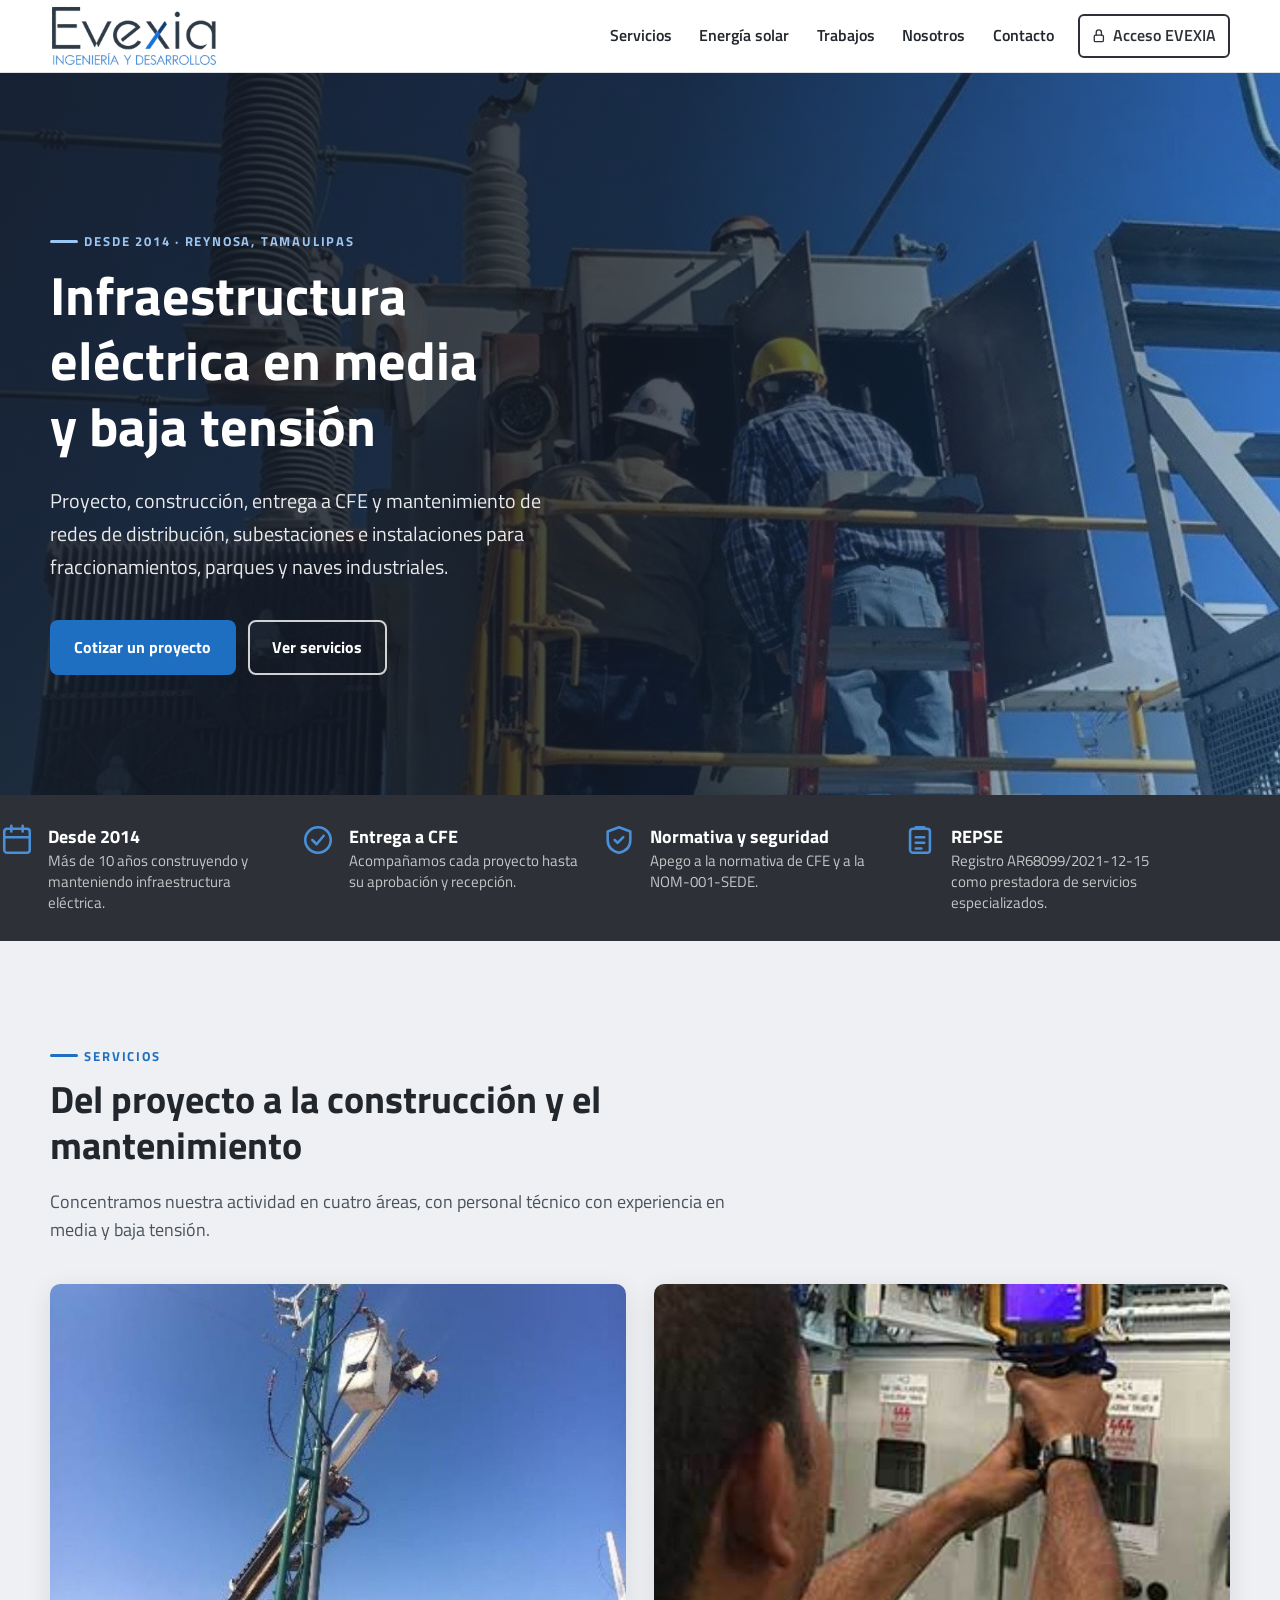
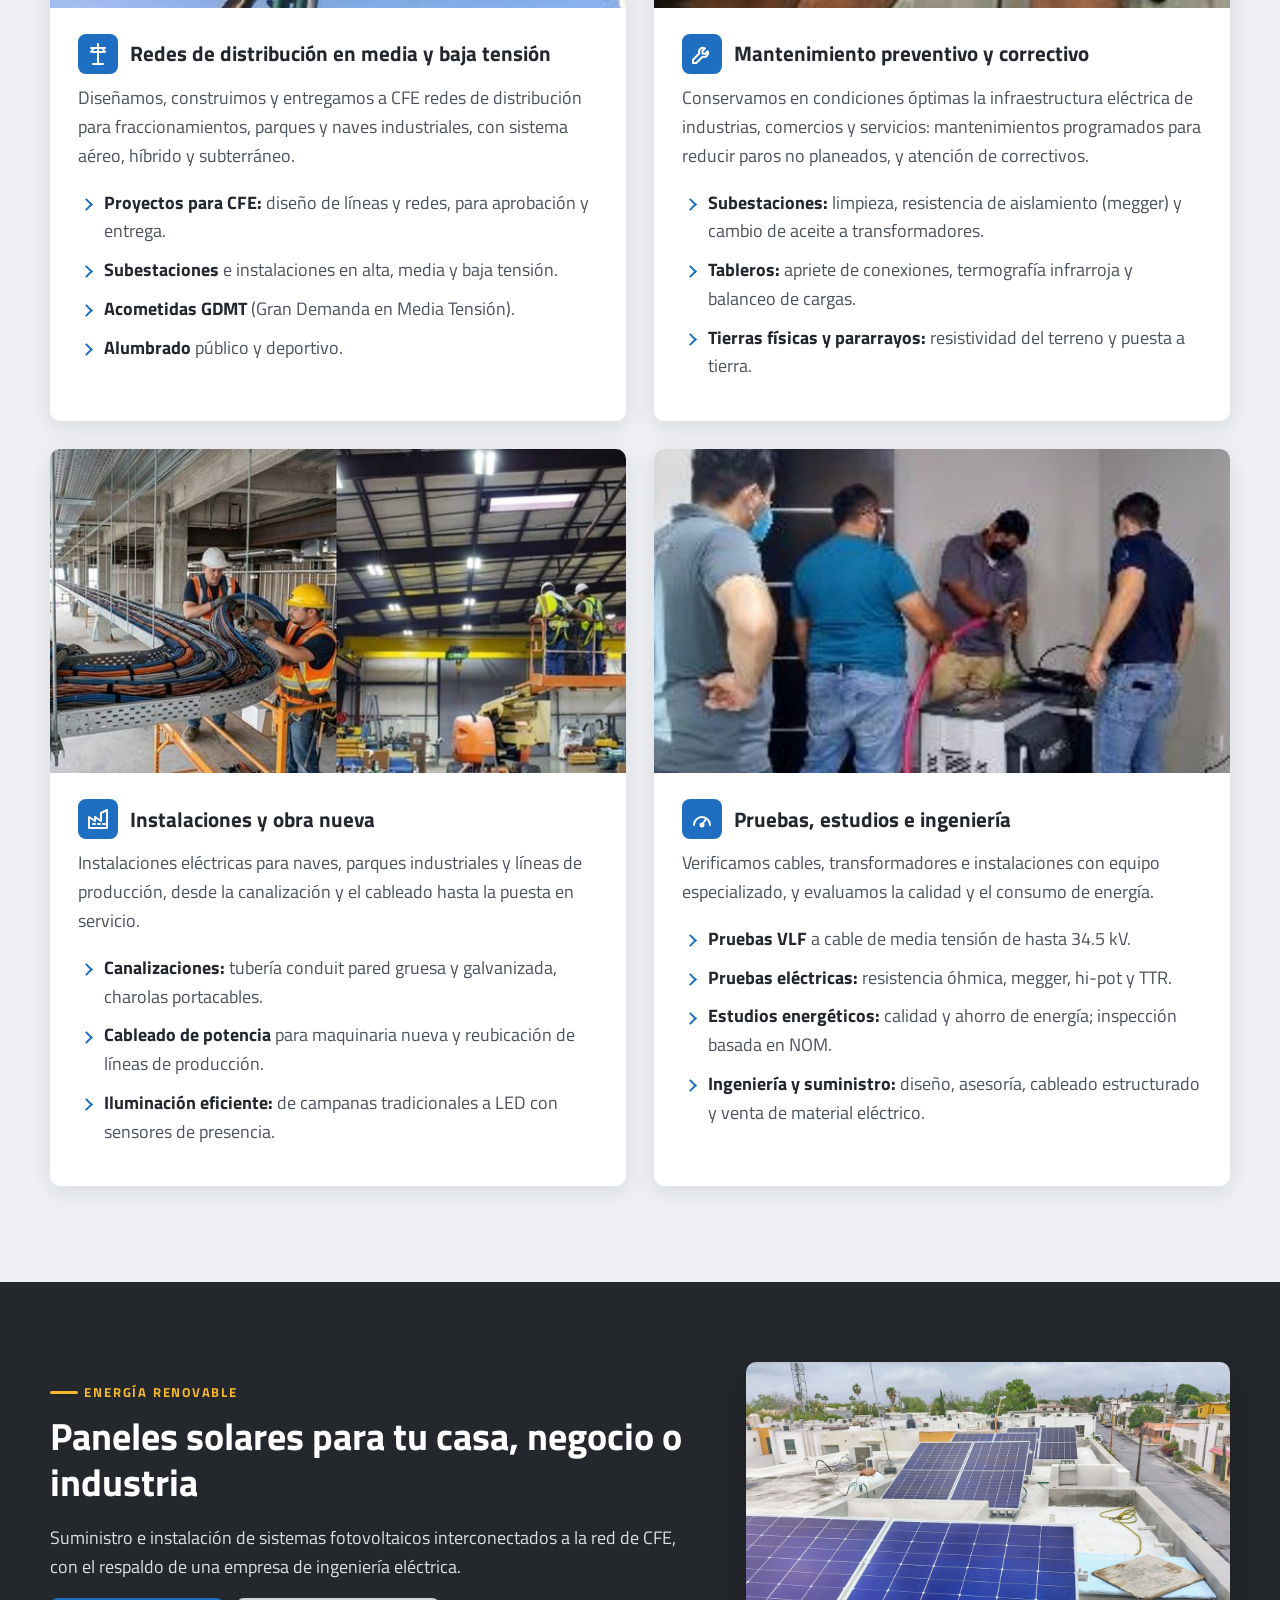
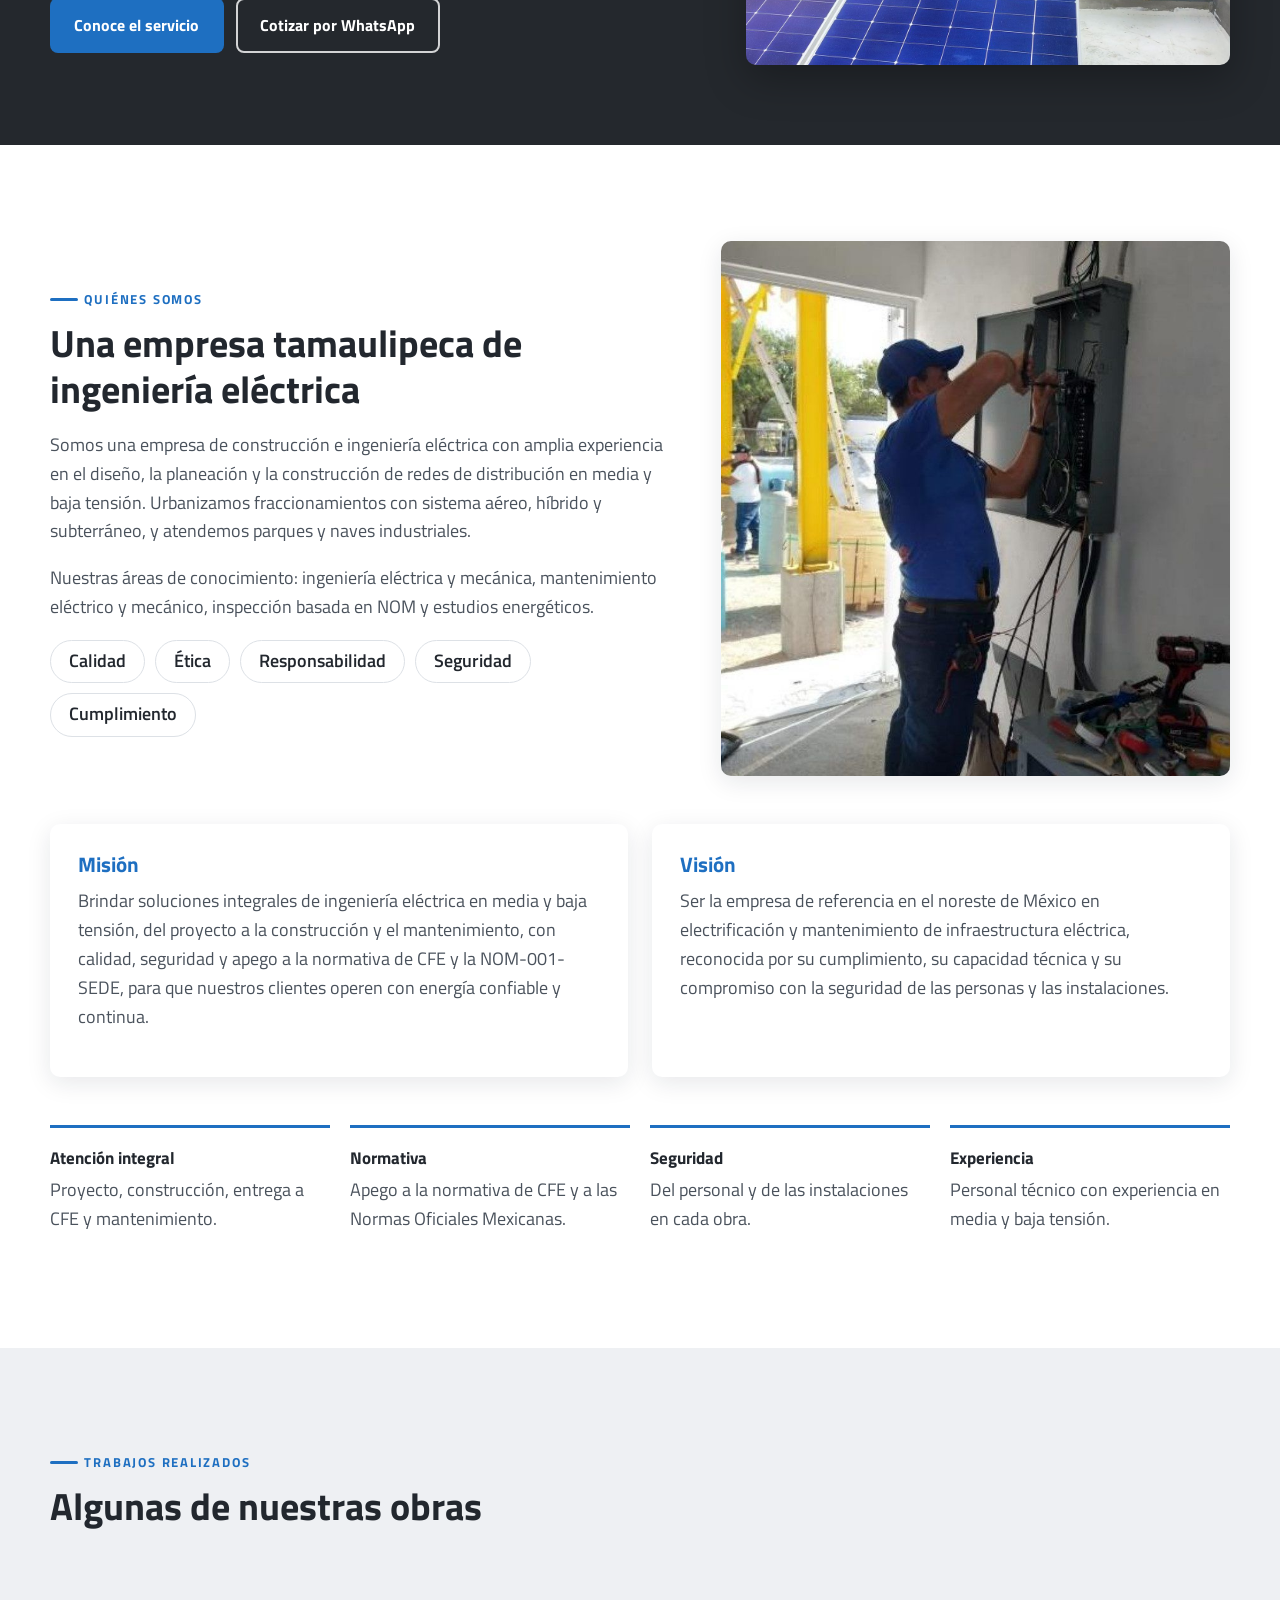
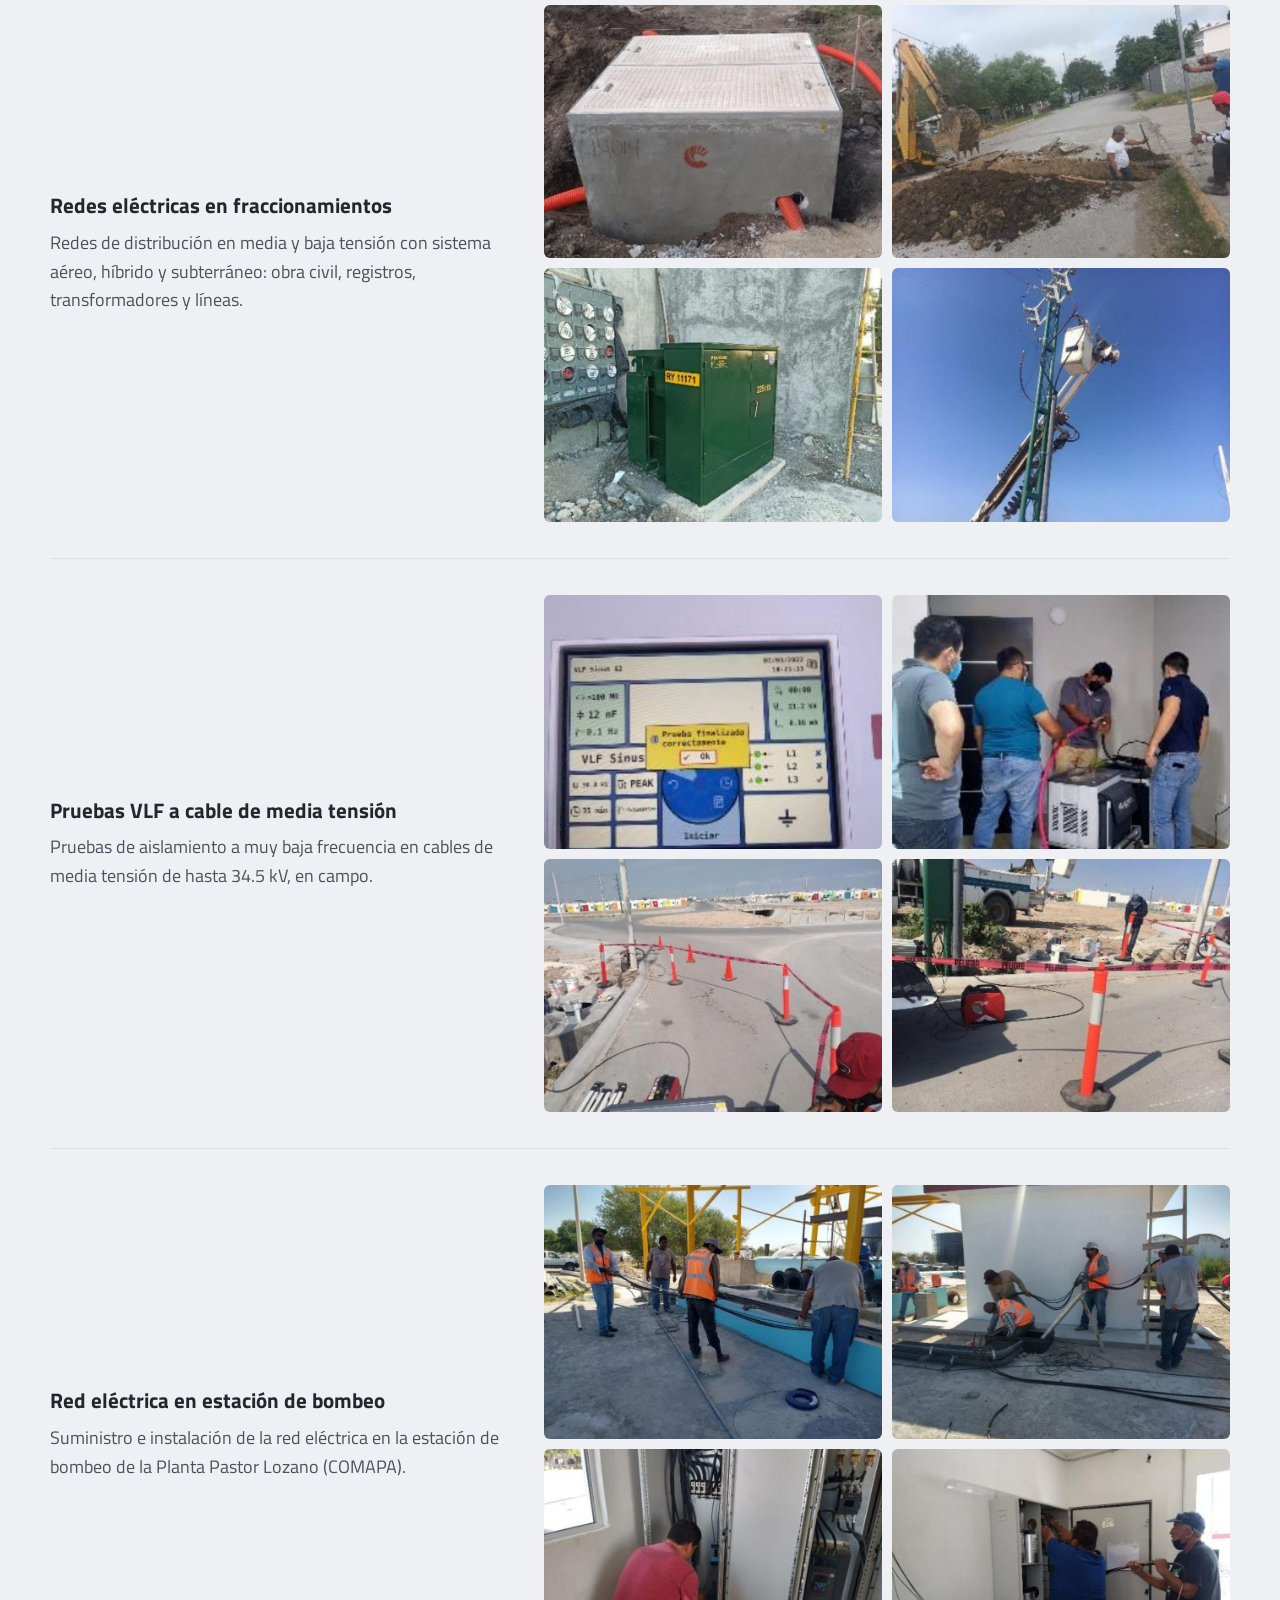
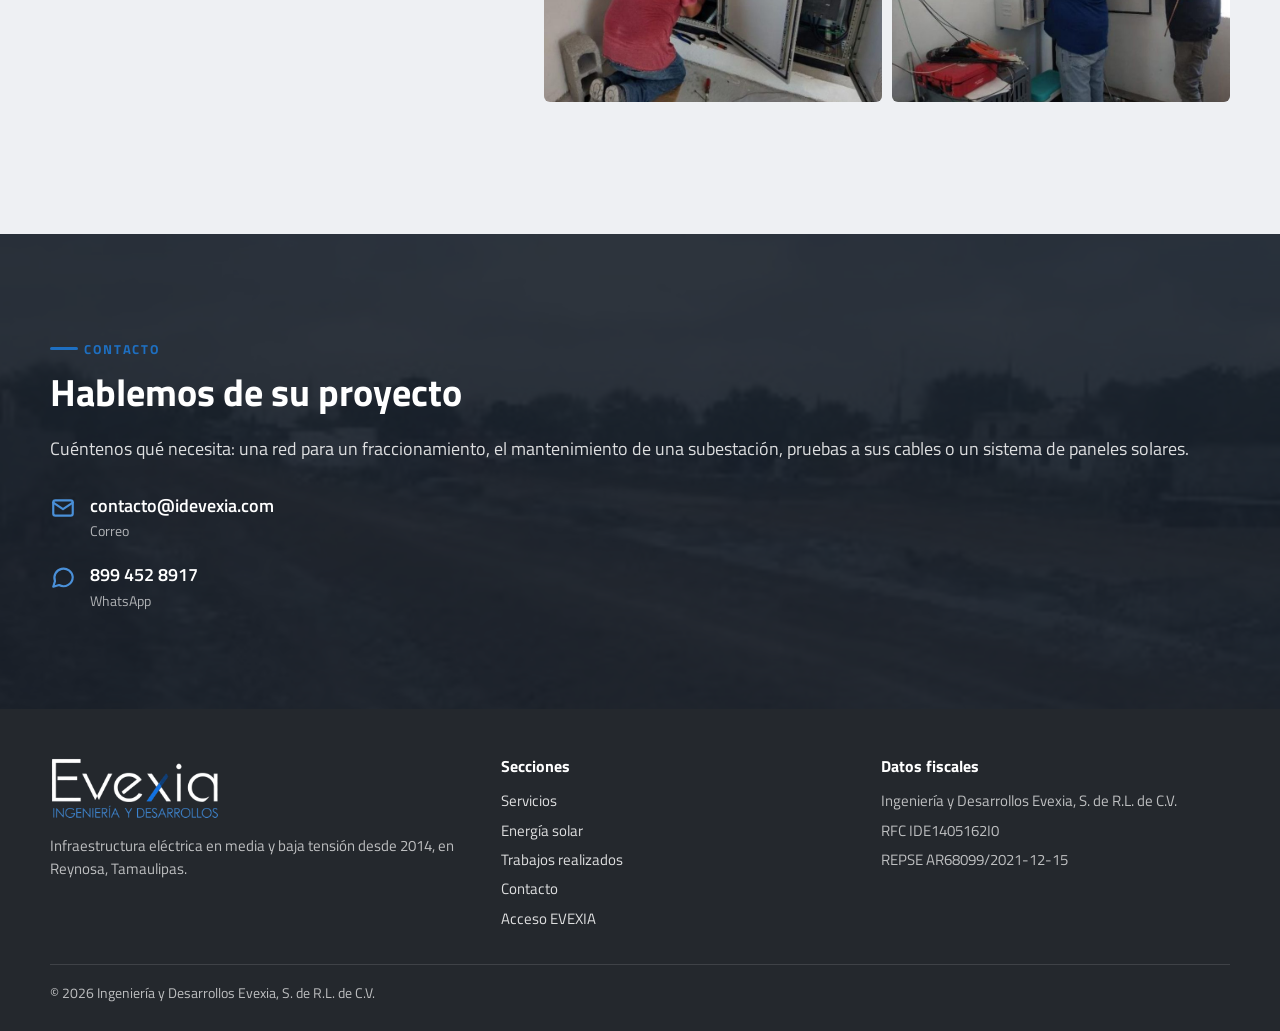
==== index.html @ 0872261a "Contacto: correo de la empresa, WhatsApp y formulario; sin clientes At the owner's request: - The cl" ====
<!doctype html>
<html lang="es-MX">
<head>
<meta charset="utf-8">
<meta name="viewport" content="width=device-width, initial-scale=1">
<title>Ingeniería y Desarrollos EVEXIA · Infraestructura eléctrica en Reynosa, Tamaulipas</title>
<meta name="description" content="Proyecto, construcción, entrega a CFE y mantenimiento de redes de distribución en media y baja tensión, subestaciones e instalaciones industriales. Paneles solares. Desde 2014 en Reynosa, Tamaulipas.">
<link rel="canonical" href="https://idevexia.com/">
<meta property="og:type" content="website">
<meta property="og:locale" content="es_MX">
<meta property="og:site_name" content="Ingeniería y Desarrollos EVEXIA">
<meta property="og:title" content="Ingeniería y Desarrollos EVEXIA · Infraestructura eléctrica">
<meta property="og:description" content="Redes de distribución en media y baja tensión, subestaciones, mantenimiento, pruebas y paneles solares. Desde 2014 en Reynosa, Tamaulipas.">
<meta property="og:url" content="https://idevexia.com/">
<meta property="og:image" content="https://idevexia.com/img/compartir.jpg">
<link rel="icon" href="img/favicon.png" type="image/png">
<link rel="apple-touch-icon" href="img/apple-touch-icon.png">
<link rel="preconnect" href="https://fonts.googleapis.com">
<link rel="preconnect" href="https://fonts.gstatic.com" crossorigin>
<link href="https://fonts.googleapis.com/css2?family=Titillium+Web:wght@400;600;700&display=swap" rel="stylesheet">
<link rel="stylesheet" href="css/estilo.css">
<script type="application/ld+json">
{
  "@context": "https://schema.org",
  "@type": "Electrician",
  "name": "Ingeniería y Desarrollos EVEXIA",
  "legalName": "Ingeniería y Desarrollos Evexia, S. de R.L. de C.V.",
  "url": "https://idevexia.com/",
  "logo": "https://idevexia.com/img/logo.png",
  "image": "https://idevexia.com/img/compartir.jpg",
  "telephone": "+52 899 452 8917",
  "email": "contacto@idevexia.com",
  "foundingDate": "2014-05-16",
  "address": {
    "@type": "PostalAddress",
    "addressLocality": "Reynosa",
    "addressRegion": "Tamaulipas",
    "addressCountry": "MX"
  },
  "areaServed": "Noreste de México"
}
</script>
</head>
<body>

<header class="encabezado" id="encabezado">
  <div class="contenedor">
    <a class="marca" href="./" aria-label="Ingeniería y Desarrollos EVEXIA, inicio"><img src="img/logo.png" alt="Evexia · Ingeniería y Desarrollos" width="480" height="176"></a>
    <button class="boton-menu" type="button" aria-label="Abrir el menú" aria-expanded="false" aria-controls="menu">
      <svg viewBox="0 0 24 24" fill="none" stroke="currentColor" stroke-width="2" stroke-linecap="round"><path d="M4 7h16M4 12h16M4 17h16"/></svg>
    </button>
    <nav class="menu" id="menu" aria-label="Principal">
      <a href="#servicios">Servicios</a>
      <a href="energia-solar.html">Energía solar</a>
      <a href="#trabajos">Trabajos</a>
      <a href="#nosotros">Nosotros</a>
      <a href="#contacto">Contacto</a>
      <a class="acceso" href="https://evexia-ua7i44z5va-pv.a.run.app" rel="noopener">
        <svg viewBox="0 0 24 24" fill="none" stroke="currentColor" stroke-width="2" stroke-linecap="round" stroke-linejoin="round"><rect x="5" y="11" width="14" height="10" rx="2"/><path d="M8 11V7a4 4 0 0 1 8 0v4"/></svg>
        Acceso EVEXIA</a>
    </nav>
  </div>
</header>

<main>
  <section class="portada">
    <div class="contenedor">
      <span class="etiqueta">Desde 2014 · Reynosa, Tamaulipas</span>
      <h1>Infraestructura eléctrica en media y baja tensión</h1>
      <p>Proyecto, construcción, entrega a CFE y mantenimiento de redes de distribución, subestaciones e instalaciones para fraccionamientos, parques y naves industriales.</p>
      <div class="botones">
        <a class="boton primario" href="#contacto">Cotizar un proyecto</a>
        <a class="boton contorno" href="#servicios">Ver servicios</a>
      </div>
    </div>
  </section>

  <section class="datos" aria-label="En pocas palabras">
    <ul class="contenedor">
      <li>
        <svg viewBox="0 0 24 24" fill="none" stroke="currentColor" stroke-width="1.8" stroke-linecap="round" stroke-linejoin="round"><rect x="3" y="4" width="18" height="17" rx="2"/><path d="M16 2v4M8 2v4M3 10h18"/></svg>
        <div><strong>Desde 2014</strong><span>Más de 10 años construyendo y manteniendo infraestructura eléctrica.</span></div>
      </li>
      <li>
        <svg viewBox="0 0 24 24" fill="none" stroke="currentColor" stroke-width="1.8" stroke-linecap="round" stroke-linejoin="round"><circle cx="12" cy="12" r="9"/><path d="m8 12 3 3 5-6"/></svg>
        <div><strong>Entrega a CFE</strong><span>Acompañamos cada proyecto hasta su aprobación y recepción.</span></div>
      </li>
      <li>
        <svg viewBox="0 0 24 24" fill="none" stroke="currentColor" stroke-width="1.8" stroke-linecap="round" stroke-linejoin="round"><path d="M12 3 4 6v6c0 5 3.5 8 8 9 4.5-1 8-4 8-9V6l-8-3z"/><path d="m9 12 2 2 4-4"/></svg>
        <div><strong>Normativa y seguridad</strong><span>Apego a la normativa de CFE y a la NOM-001-SEDE.</span></div>
      </li>
      <li>
        <svg viewBox="0 0 24 24" fill="none" stroke="currentColor" stroke-width="1.8" stroke-linecap="round" stroke-linejoin="round"><rect x="5" y="4" width="14" height="17" rx="2"/><path d="M9 4V3h6v1M9 10h6M9 14h6M9 18h4"/></svg>
        <div><strong>REPSE</strong><span>Registro AR68099/2021-12-15 como prestadora de servicios especializados.</span></div>
      </li>
    </ul>
  </section>

  <section class="seccion gris salto" id="servicios">
    <div class="contenedor">
      <div class="titulo-seccion">
        <span class="etiqueta">Servicios</span>
        <h2>Del proyecto a la construcción y el mantenimiento</h2>
        <p>Concentramos nuestra actividad en cuatro áreas, con personal técnico con experiencia en media y baja tensión.</p>
      </div>
      <div class="servicios">
        <article class="servicio">
          <img src="img/red-aerea.jpg" alt="Poste de una red aérea de media tensión con su equipo" width="900" height="685" loading="lazy">
          <div class="cuerpo">
            <h3><svg viewBox="0 0 24 24" fill="none" stroke="currentColor" stroke-width="2" stroke-linecap="round" stroke-linejoin="round"><path d="M12 2v20M7 22h10M5 6h14M7 10h10M8 6l-3 4M16 6l3 4"/></svg>Redes de distribución en media y baja tensión</h3>
            <p>Diseñamos, construimos y entregamos a CFE redes de distribución para fraccionamientos, parques y naves industriales, con sistema aéreo, híbrido y subterráneo.</p>
            <ul class="lista">
              <li><strong>Proyectos para CFE:</strong> diseño de líneas y redes, para aprobación y entrega.</li>
              <li><strong>Subestaciones</strong> e instalaciones en alta, media y baja tensión.</li>
              <li><strong>Acometidas GDMT</strong> (Gran Demanda en Media Tensión).</li>
              <li><strong>Alumbrado</strong> público y deportivo.</li>
            </ul>
          </div>
        </article>
        <article class="servicio">
          <img src="img/termografia.jpg" alt="Técnico revisando un tablero con cámara termográfica" width="900" height="739" loading="lazy">
          <div class="cuerpo">
            <h3><svg viewBox="0 0 24 24" fill="none" stroke="currentColor" stroke-width="2" stroke-linecap="round" stroke-linejoin="round"><path d="M14.7 6.3a4 4 0 0 0-5.4 5.2L3 17.8V21h3.2l6.3-6.3a4 4 0 0 0 5.2-5.4l-2.6 2.6-2.4-.4-.4-2.4 2.6-2.6z"/></svg>Mantenimiento preventivo y correctivo</h3>
            <p>Conservamos en condiciones óptimas la infraestructura eléctrica de industrias, comercios y servicios: mantenimientos programados para reducir paros no planeados, y atención de correctivos.</p>
            <ul class="lista">
              <li><strong>Subestaciones:</strong> limpieza, resistencia de aislamiento (megger) y cambio de aceite a transformadores.</li>
              <li><strong>Tableros:</strong> apriete de conexiones, termografía infrarroja y balanceo de cargas.</li>
              <li><strong>Tierras físicas y pararrayos:</strong> resistividad del terreno y puesta a tierra.</li>
            </ul>
          </div>
        </article>
        <article class="servicio">
          <img src="img/nave-industrial.jpg" alt="Instalación de charolas y cableado en una nave industrial" width="900" height="337" loading="lazy">
          <div class="cuerpo">
            <h3><svg viewBox="0 0 24 24" fill="none" stroke="currentColor" stroke-width="2" stroke-linecap="round" stroke-linejoin="round"><path d="M3 21V10l6 4V10l6 4V6l6-3v18H3z"/><path d="M7 17h2M12 17h2M17 17h2"/></svg>Instalaciones y obra nueva</h3>
            <p>Instalaciones eléctricas para naves, parques industriales y líneas de producción, desde la canalización y el cableado hasta la puesta en servicio.</p>
            <ul class="lista">
              <li><strong>Canalizaciones:</strong> tubería conduit pared gruesa y galvanizada, charolas portacables.</li>
              <li><strong>Cableado de potencia</strong> para maquinaria nueva y reubicación de líneas de producción.</li>
              <li><strong>Iluminación eficiente:</strong> de campanas tradicionales a LED con sensores de presencia.</li>
            </ul>
          </div>
        </article>
        <article class="servicio">
          <img src="img/pruebas-vlf.jpg" alt="Equipo de pruebas VLF conectado a un cable de media tensión" width="900" height="778" loading="lazy">
          <div class="cuerpo">
            <h3><svg viewBox="0 0 24 24" fill="none" stroke="currentColor" stroke-width="2" stroke-linecap="round" stroke-linejoin="round"><path d="M4 18a8 8 0 1 1 16 0"/><path d="m12 18 4-6"/><circle cx="12" cy="18" r="1.5"/></svg>Pruebas, estudios e ingeniería</h3>
            <p>Verificamos cables, transformadores e instalaciones con equipo especializado, y evaluamos la calidad y el consumo de energía.</p>
            <ul class="lista">
              <li><strong>Pruebas VLF</strong> a cable de media tensión de hasta 34.5 kV.</li>
              <li><strong>Pruebas eléctricas:</strong> resistencia óhmica, megger, hi-pot y TTR.</li>
              <li><strong>Estudios energéticos:</strong> calidad y ahorro de energía; inspección basada en NOM.</li>
              <li><strong>Ingeniería y suministro:</strong> diseño, asesoría, cableado estructurado y venta de material eléctrico.</li>
            </ul>
          </div>
        </article>
      </div>
    </div>
  </section>

  <section class="solar-franja">
    <div class="contenedor">
      <div>
        <span class="etiqueta">Energía renovable</span>
        <h2>Paneles solares para tu casa, negocio o industria</h2>
        <p>Suministro e instalación de sistemas fotovoltaicos interconectados a la red de CFE, con el respaldo de una empresa de ingeniería eléctrica.</p>
        <div class="botones">
          <a class="boton primario" href="energia-solar.html">Conoce el servicio</a>
          <a class="boton contorno" href="https://wa.me/528994528917?text=Hola%2C%20quiero%20cotizar%20un%20sistema%20de%20paneles%20solares." rel="noopener">Cotizar por WhatsApp</a>
        </div>
      </div>
      <img class="foto-solar ancha" src="img/solar-residencial.jpg" alt="Paneles solares instalados por EVEXIA en la azotea de una casa" width="1400" height="788" loading="lazy">
    </div>
  </section>

  <section class="seccion salto" id="nosotros">
    <div class="contenedor">
      <div class="nosotros">
        <div>
          <span class="etiqueta">Quiénes somos</span>
          <h2>Una empresa tamaulipeca de ingeniería eléctrica</h2>
          <p>Somos una empresa de construcción e ingeniería eléctrica con amplia experiencia en el diseño, la planeación y la construcción de redes de distribución en media y baja tensión. Urbanizamos fraccionamientos con sistema aéreo, híbrido y subterráneo, y atendemos parques y naves industriales.</p>
          <p>Nuestras áreas de conocimiento: ingeniería eléctrica y mecánica, mantenimiento eléctrico y mecánico, inspección basada en NOM y estudios energéticos.</p>
          <ul class="valores" aria-label="Valores">
            <li>Calidad</li><li>Ética</li><li>Responsabilidad</li><li>Seguridad</li><li>Cumplimiento</li>
          </ul>
        </div>
        <img src="img/tablero.jpg" alt="Electricista conectando un tablero de distribución" width="816" height="848" loading="lazy">
      </div>
      <div class="tarjetas">
        <div class="tarjeta">
          <h3>Misión</h3>
          <p>Brindar soluciones integrales de ingeniería eléctrica en media y baja tensión, del proyecto a la construcción y el mantenimiento, con calidad, seguridad y apego a la normativa de CFE y la NOM-001-SEDE, para que nuestros clientes operen con energía confiable y continua.</p>
        </div>
        <div class="tarjeta">
          <h3>Visión</h3>
          <p>Ser la empresa de referencia en el noreste de México en electrificación y mantenimiento de infraestructura eléctrica, reconocida por su cumplimiento, su capacidad técnica y su compromiso con la seguridad de las personas y las instalaciones.</p>
        </div>
      </div>
      <ul class="distingue" aria-label="Lo que nos distingue">
        <li><strong>Atención integral</strong>Proyecto, construcción, entrega a CFE y mantenimiento.</li>
        <li><strong>Normativa</strong>Apego a la normativa de CFE y a las Normas Oficiales Mexicanas.</li>
        <li><strong>Seguridad</strong>Del personal y de las instalaciones en cada obra.</li>
        <li><strong>Experiencia</strong>Personal técnico con experiencia en media y baja tensión.</li>
      </ul>
    </div>
  </section>

  <section class="seccion gris salto" id="trabajos">
    <div class="contenedor">
      <div class="titulo-seccion">
        <span class="etiqueta">Trabajos realizados</span>
        <h2>Algunas de nuestras obras</h2>
      </div>
      <article class="trabajo">
        <div>
          <h3>Redes eléctricas en fraccionamientos</h3>
          <p>Redes de distribución en media y baja tensión con sistema aéreo, híbrido y subterráneo: obra civil, registros, transformadores y líneas.</p>
        </div>
        <ul class="galeria">
          <li><img src="img/fracc-registro.jpg" alt="Registro de concreto con sus ductos" width="800" height="609" loading="lazy"></li>
          <li><img src="img/fracc-zanja.jpg" alt="Excavación de zanja para la red subterránea" width="800" height="561" loading="lazy"></li>
          <li><img src="img/fracc-transformador.jpg" alt="Transformador tipo pedestal instalado" width="800" height="609" loading="lazy"></li>
          <li><img src="img/fracc-poste.jpg" alt="Poste de la red aérea con su equipo" width="800" height="609" loading="lazy"></li>
        </ul>
      </article>
      <article class="trabajo">
        <div>
          <h3>Pruebas VLF a cable de media tensión</h3>
          <p>Pruebas de aislamiento a muy baja frecuencia en cables de media tensión de hasta 34.5 kV, en campo.</p>
        </div>
        <ul class="galeria">
          <li><img src="img/vlf-pantalla.jpg" alt="Pantalla del equipo VLF con la prueba terminada correctamente" width="800" height="609" loading="lazy"></li>
          <li><img src="img/vlf-equipo.jpg" alt="Equipo de trabajo preparando la prueba VLF" width="800" height="692" loading="lazy"></li>
          <li><img src="img/vlf-campo.jpg" alt="Área acordonada durante una prueba en campo" width="800" height="609" loading="lazy"></li>
          <li><img src="img/vlf-calle.jpg" alt="Prueba de cable en la vía pública con señalamiento" width="800" height="585" loading="lazy"></li>
        </ul>
      </article>
      <article class="trabajo">
        <div>
          <h3>Red eléctrica en estación de bombeo</h3>
          <p>Suministro e instalación de la red eléctrica en la estación de bombeo de la Planta Pastor Lozano (COMAPA).</p>
        </div>
        <ul class="galeria">
          <li><img src="img/comapa-obra.jpg" alt="Personal tendiendo cable en la estación de bombeo" width="800" height="609" loading="lazy"></li>
          <li><img src="img/comapa-caseta.jpg" alt="Caseta eléctrica de la estación de bombeo" width="800" height="609" loading="lazy"></li>
          <li><img src="img/comapa-tablero.jpg" alt="Conexión de tableros de control" width="800" height="628" loading="lazy"></li>
          <li><img src="img/comapa-centro-carga.jpg" alt="Instalación de centro de carga" width="800" height="609" loading="lazy"></li>
        </ul>
      </article>
    </div>
  </section>

  <section class="seccion contacto salto" id="contacto">
    <div class="contenedor rejilla">
      <div>
        <span class="etiqueta">Contacto</span>
        <h2>Hablemos de su proyecto</h2>
        <p>Cuéntenos qué necesita: una red para un fraccionamiento, el mantenimiento de una subestación, pruebas a sus cables o un sistema de paneles solares.</p>
        <ul class="medios">
          <li>
            <svg viewBox="0 0 24 24" fill="none" stroke="currentColor" stroke-width="2" stroke-linecap="round" stroke-linejoin="round"><rect x="3" y="5" width="18" height="14" rx="2"/><path d="m3 7 9 6 9-6"/></svg>
            <div><a href="mailto:contacto@idevexia.com">contacto@idevexia.com</a><span>Correo</span></div>
          </li>
          <li>
            <svg viewBox="0 0 24 24" fill="none" stroke="currentColor" stroke-width="2" stroke-linecap="round" stroke-linejoin="round"><path d="M21 12a8.5 8.5 0 0 1-12.6 7.4L3 21l1.6-5.2A8.5 8.5 0 1 1 21 12z"/></svg>
            <div><a href="https://wa.me/528994528917?text=Hola%2C%20quiero%20cotizar%20un%20proyecto." rel="noopener">899 452 8917</a><span>WhatsApp</span></div>
          </li>
        </ul>
      </div>
      <!-- El formulario manda sus respuestas a un Formulario de Google de la cuenta de Workspace (js/contacto.js).
           Mientras `data-accion` esté vacío no se enseña. -->
      <form class="formulario" id="formulario" data-accion="" hidden>
        <h3>Escríbanos</h3>
        <label>Nombre
          <input name="nombre" data-entrada="" required maxlength="120" autocomplete="name"></label>
        <label>Correo o WhatsApp
          <input name="contacto" data-entrada="" required maxlength="160" autocomplete="email"></label>
        <label>¿Qué necesita?
          <select name="servicio" data-entrada="">
            <option>Paneles solares</option>
            <option>Redes eléctricas</option>
            <option>Mantenimiento</option>
            <option>Pruebas y estudios</option>
            <option>Otro</option>
          </select></label>
        <label>Mensaje
          <textarea name="mensaje" data-entrada="" rows="4" required maxlength="2000"></textarea></label>
        <button class="boton primario" type="submit">Enviar mensaje</button>
        <p class="estado" role="status" aria-live="polite"></p>
      </form>
    </div>
  </section>
</main>

<footer class="pie">
  <div class="contenedor">
    <div>
      <img src="img/logo-blanco.png" alt="Evexia · Ingeniería y Desarrollos" width="480" height="176" loading="lazy">
      <p>Infraestructura eléctrica en media y baja tensión desde 2014, en Reynosa, Tamaulipas.</p>
    </div>
    <div>
      <h3>Secciones</h3>
      <ul>
        <li><a href="#servicios">Servicios</a></li>
        <li><a href="energia-solar.html">Energía solar</a></li>
        <li><a href="#trabajos">Trabajos realizados</a></li>
        <li><a href="#contacto">Contacto</a></li>
        <li><a href="https://evexia-ua7i44z5va-pv.a.run.app" rel="noopener">Acceso EVEXIA</a></li>
      </ul>
    </div>
    <div>
      <h3>Datos fiscales</h3>
      <ul>
        <li>Ingeniería y Desarrollos Evexia, S. de R.L. de C.V.</li>
        <li>RFC IDE1405162I0</li>
        <li>REPSE AR68099/2021-12-15</li>
      </ul>
    </div>
  </div>
  <div class="contenedor legal">© <span id="anio">2026</span> Ingeniería y Desarrollos Evexia, S. de R.L. de C.V.</div>
</footer>

<script src="js/menu.js" defer></script>
<script src="js/contacto.js" defer></script>
</body>
</html>
---- css/estilo.css ----
/* Ingeniería y Desarrollos EVEXIA · idevexia.com
   Colores y letra del currículum empresarial: pizarra, azul de la marca y blanco; Titillium Web. */

:root {
  --azul: #1e6fc1;
  --azul-oscuro: #17589b;
  --azul-claro: #4a90d9;
  --pizarra: #2d3137;
  --pizarra-2: #24282d;
  --tinta: #22272e;
  --texto: #4a525c;
  --gris: #eef0f3;
  --linea: #dde1e6;
  --blanco: #fff;
  --sol: #f5b82e;
  --radio: 10px;
  --sombra: 0 6px 24px rgba(20, 30, 45, .10);
  --ancho: 1180px;
}

*, *::before, *::after { box-sizing: border-box; }
html { scroll-behavior: smooth; scroll-padding-top: 84px; }
body {
  margin: 0;
  font-family: "Titillium Web", "Segoe UI", system-ui, -apple-system, sans-serif;
  font-size: 18px;
  line-height: 1.6;
  color: var(--texto);
  background: var(--blanco);
}
/* height:auto: sin esto, el alto del atributo HTML le gana al aspect-ratio de cada foto. */
img { max-width: 100%; height: auto; display: block; }
a { color: var(--azul); }
h1, h2, h3 { color: var(--tinta); line-height: 1.2; margin: 0 0 .5em; font-weight: 700; }
h1 { font-size: clamp(2rem, 4.6vw, 3.4rem); }
h2 { font-size: clamp(1.7rem, 3vw, 2.4rem); }
h3 { font-size: 1.3rem; }
p { margin: 0 0 1em; }

.contenedor { width: min(var(--ancho), 100% - 32px); margin-inline: auto; }
.seccion { padding: clamp(56px, 8vw, 96px) 0; }
.seccion.gris { background: var(--gris); }
.etiqueta {
  display: inline-flex; align-items: center; gap: .5em;
  font-size: .8rem; font-weight: 700; letter-spacing: .14em; text-transform: uppercase;
  color: var(--azul); margin-bottom: .8em;
}
.etiqueta::before { content: ""; width: 28px; height: 3px; background: currentColor; border-radius: 2px; }
.titulo-seccion { max-width: 720px; margin-bottom: 40px; }
.titulo-seccion p { font-size: 1.1rem; }
.salto { scroll-margin-top: 84px; }

/* Botones */
.boton {
  display: inline-flex; align-items: center; justify-content: center; gap: .55em;
  padding: .8em 1.4em; border-radius: 8px; border: 2px solid transparent;
  font: inherit; font-weight: 700; font-size: 1rem; text-decoration: none; cursor: pointer;
  transition: background .2s, color .2s, border-color .2s, transform .2s;
}
.boton:hover { transform: translateY(-1px); }
.boton svg { width: 1.2em; height: 1.2em; flex: none; }
.boton.primario { background: var(--azul); color: var(--blanco); }
.boton.primario:hover { background: var(--azul-oscuro); }
.boton.contorno { border-color: rgba(255, 255, 255, .8); color: var(--blanco); }
.boton.contorno:hover { background: rgba(255, 255, 255, .12); }
.boton.contorno-azul { border-color: var(--azul); color: var(--azul); }
.boton.contorno-azul:hover { background: var(--azul); color: var(--blanco); }
.boton.whatsapp { background: #1fa855; color: var(--blanco); }
.boton.whatsapp:hover { background: #178a45; }
.botones { display: flex; flex-wrap: wrap; gap: 12px; }

:focus-visible { outline: 3px solid var(--azul-claro); outline-offset: 3px; }

/* Encabezado */
.encabezado {
  position: sticky; top: 0; z-index: 50;
  background: rgba(255, 255, 255, .97); border-bottom: 1px solid var(--linea);
  backdrop-filter: saturate(1.4) blur(6px);
}
.encabezado .contenedor { display: flex; align-items: center; justify-content: space-between; gap: 20px; min-height: 72px; }
.marca img { width: 168px; height: auto; }
.menu { display: flex; align-items: center; gap: 4px; }
.menu a {
  color: var(--tinta); text-decoration: none; font-weight: 600; font-size: .98rem;
  padding: .45em .75em; border-radius: 6px;
}
.menu a:hover, .menu a[aria-current="page"] { color: var(--azul); background: var(--gris); }
.menu a.acceso {
  margin-left: 8px; border: 2px solid var(--pizarra); color: var(--pizarra);
  display: inline-flex; align-items: center; gap: .4em;
}
.menu a.acceso:hover { background: var(--pizarra); color: var(--blanco); }
.menu a.acceso svg { width: 1em; height: 1em; }
.boton-menu {
  display: none; background: none; border: 0; padding: 8px; cursor: pointer; color: var(--tinta);
}
.boton-menu svg { width: 28px; height: 28px; }

@media (max-width: 960px) {
  .boton-menu { display: block; }
  .menu {
    position: absolute; top: 100%; left: 0; right: 0;
    flex-direction: column; align-items: stretch; gap: 0;
    background: var(--blanco); border-bottom: 1px solid var(--linea); box-shadow: var(--sombra);
    padding: 8px 16px 16px; display: none;
  }
  .encabezado.abierto .menu { display: flex; }
  .menu a { padding: .8em .6em; border-radius: 0; border-bottom: 1px solid var(--gris); }
  .menu a.acceso { margin: 12px 0 0; justify-content: center; border-radius: 8px; }
}

/* Portada */
.portada {
  position: relative; color: var(--blanco); isolation: isolate;
  background: var(--pizarra) url("../img/subestacion.jpg") center 30% / cover no-repeat;
}
.portada::before {
  content: ""; position: absolute; inset: 0; z-index: -1;
  background: linear-gradient(100deg, rgba(20, 28, 40, .92) 0%, rgba(20, 28, 40, .78) 48%, rgba(30, 111, 193, .35) 100%);
}
.portada .contenedor { padding: clamp(72px, 12vw, 150px) 0 clamp(64px, 10vw, 120px); }
.portada h1 { color: var(--blanco); max-width: 15ch; }
.portada p { font-size: clamp(1.05rem, 1.6vw, 1.3rem); max-width: 46ch; color: rgba(255, 255, 255, .9); margin-bottom: 1.8em; }
.portada .etiqueta { color: #9cc6f2; }

/* Franja de datos */
.datos { background: var(--pizarra); color: var(--blanco); }
.datos ul {
  list-style: none; margin: 0; padding: 28px 0;
  display: grid; grid-template-columns: repeat(4, 1fr); gap: 24px;
}
.datos li { display: flex; gap: 14px; align-items: flex-start; }
.datos svg { width: 34px; height: 34px; flex: none; color: var(--azul-claro); }
.datos strong { display: block; font-size: 1.1rem; }
.datos span { font-size: .92rem; color: rgba(255, 255, 255, .72); line-height: 1.4; display: block; }
@media (max-width: 900px) { .datos ul { grid-template-columns: repeat(2, 1fr); } }
@media (max-width: 520px) { .datos ul { grid-template-columns: 1fr; } }

/* Servicios */
.servicios { display: grid; grid-template-columns: repeat(2, 1fr); gap: 28px; }
.servicio {
  background: var(--blanco); border-radius: var(--radio); overflow: hidden; box-shadow: var(--sombra);
  display: flex; flex-direction: column;
}
.servicio img { width: 100%; aspect-ratio: 16 / 9; object-fit: cover; }
.servicio .cuerpo { padding: 26px 28px 30px; }
.servicio h3 { display: flex; align-items: center; gap: 12px; }
.servicio h3 svg {
  width: 40px; height: 40px; padding: 8px; flex: none; border-radius: 8px;
  background: var(--azul); color: var(--blanco);
}
@media (max-width: 820px) { .servicios { grid-template-columns: 1fr; } }

.lista { list-style: none; margin: 0; padding: 0; }
.lista li { position: relative; padding-left: 26px; margin-bottom: .55em; }
.lista li::before {
  content: ""; position: absolute; left: 4px; top: .62em; width: 9px; height: 9px;
  border-right: 2.5px solid var(--azul); border-top: 2.5px solid var(--azul); transform: rotate(45deg);
}
.lista strong { color: var(--tinta); }

/* Franja solar */
.solar-franja { background: var(--pizarra-2); color: var(--blanco); overflow: hidden; }
.solar-franja .contenedor {
  display: grid; grid-template-columns: 1.15fr .85fr; gap: 40px; align-items: center;
  padding: clamp(48px, 7vw, 80px) 0;
}
.solar-franja h2 { color: var(--blanco); }
.solar-franja p { color: rgba(255, 255, 255, .85); font-size: 1.1rem; }
.solar-franja .etiqueta { color: var(--sol); }
.foto-solar {
  width: 100%; max-width: 540px; justify-self: center; aspect-ratio: 4 / 3; object-fit: cover;
  border-radius: var(--radio); box-shadow: 0 14px 40px rgba(0, 0, 0, .28);
}
.foto-solar.ancha { max-width: 600px; aspect-ratio: 16 / 10; object-position: 40% 60%; }
@media (max-width: 820px) {
  .solar-franja .contenedor { grid-template-columns: 1fr; }
}

/* Nosotros */
.nosotros { display: grid; grid-template-columns: 1.1fr .9fr; gap: 48px; align-items: center; }
.nosotros img { border-radius: var(--radio); box-shadow: var(--sombra); aspect-ratio: 4 / 4.2; object-fit: cover; }
@media (max-width: 860px) { .nosotros { grid-template-columns: 1fr; } .nosotros img { aspect-ratio: 16 / 10; } }

.tarjetas { display: grid; grid-template-columns: repeat(2, 1fr); gap: 24px; margin-top: 48px; }
.tarjeta { background: var(--blanco); border-radius: var(--radio); padding: 28px; box-shadow: var(--sombra); }
.tarjeta h3 { color: var(--azul); }
@media (max-width: 720px) { .tarjetas { grid-template-columns: 1fr; } }

.valores { display: flex; flex-wrap: wrap; gap: 10px; list-style: none; padding: 0; margin: 12px 0 0; }
.valores li {
  background: var(--blanco); border: 1px solid var(--linea); border-radius: 999px;
  padding: .35em 1em; font-weight: 600; color: var(--tinta);
}

.distingue { display: grid; grid-template-columns: repeat(4, 1fr); gap: 20px; margin-top: 48px; list-style: none; padding: 0; }
.distingue li { border-top: 3px solid var(--azul); padding-top: 16px; }
.distingue strong { display: block; color: var(--tinta); font-size: 1.08rem; margin-bottom: 4px; }
@media (max-width: 900px) { .distingue { grid-template-columns: repeat(2, 1fr); } }
@media (max-width: 520px) { .distingue { grid-template-columns: 1fr; } }

/* Trabajos realizados */
.trabajo { display: grid; grid-template-columns: .8fr 1.2fr; gap: 36px; align-items: center; padding: 36px 0; }
.trabajo + .trabajo { border-top: 1px solid var(--linea); }
.galeria { display: grid; grid-template-columns: repeat(2, 1fr); gap: 10px; list-style: none; margin: 0; padding: 0; }
.galeria img { width: 100%; aspect-ratio: 4 / 3; object-fit: cover; border-radius: 6px; }
@media (max-width: 860px) { .trabajo { grid-template-columns: 1fr; gap: 18px; } }

/* Dos proyectos distintos lado a lado en cualquier pantalla (él lo pidió así: sin bajar ni alejar), cada foto en su
   proporción: las columnas van como sus anchos (16:9 junto a 9:16 → 3.16 a 1) y las dos miden lo mismo de alto. */
.otras-obras { margin: 28px 0 14px; }
.obras-pares { display: grid; grid-template-columns: 3.16fr 1fr; gap: 12px; align-items: start; }
.obras-pares img { width: 100%; border-radius: 6px; }
@media (max-width: 560px) { .obras-pares { gap: 6px; } }

/* Contacto */
.contacto {
  position: relative; color: var(--blanco); isolation: isolate;
  background: var(--pizarra) url("../img/fraccionamiento.jpg") center / cover no-repeat;
}
.contacto::before { content: ""; position: absolute; inset: 0; z-index: -1; background: rgba(23, 30, 40, .9); }
.contacto h2 { color: var(--blanco); }
.contacto .rejilla { display: grid; grid-template-columns: 1fr 1fr; gap: 48px; align-items: start; }
.contacto p { color: rgba(255, 255, 255, .85); }
.medios { list-style: none; margin: 0; padding: 0; display: grid; gap: 18px; }
.medios li { display: flex; gap: 14px; align-items: flex-start; }
.medios svg { width: 26px; height: 26px; flex: none; color: var(--azul-claro); margin-top: 3px; }
.medios a { color: var(--blanco); font-weight: 600; text-decoration: none; }
.medios a:hover { text-decoration: underline; }
.medios span { display: block; font-size: .9rem; color: rgba(255, 255, 255, .65); }
.contacto .medios { margin-top: 28px; }
/* Sin el formulario configurado, el texto y los medios ocupan todo el ancho. */
.contacto .rejilla:has(> .formulario[hidden]) { grid-template-columns: 1fr; }
@media (max-width: 860px) { .contacto .rejilla { grid-template-columns: 1fr; } }

/* Formulario de contacto: tarjeta blanca sobre el fondo oscuro. */
.formulario {
  background: var(--blanco); color: var(--texto); border-radius: var(--radio); padding: 28px;
  box-shadow: 0 14px 40px rgba(0, 0, 0, .3); display: grid; gap: 14px;
}
.formulario[hidden] { display: none; }
.formulario h3 { margin: 0; }
.formulario label { display: grid; gap: 6px; font-weight: 600; color: var(--tinta); font-size: .95rem; }
.formulario input, .formulario select, .formulario textarea {
  font: inherit; font-weight: 400; color: var(--tinta); background: #fbfcfd;
  padding: .6em .8em; border: 1px solid var(--linea); border-radius: 8px; width: 100%;
}
.formulario textarea { resize: vertical; min-height: 110px; }
.formulario input:focus, .formulario select:focus, .formulario textarea:focus { outline: 2px solid var(--azul-claro); border-color: var(--azul); }
.formulario button { justify-self: start; }
.contacto .formulario .estado { margin: 0; min-height: 1.4em; color: var(--texto); font-size: .95rem; }

/* Pie */
.pie { background: var(--pizarra-2); color: rgba(255, 255, 255, .7); font-size: .92rem; }
.pie .contenedor { display: grid; grid-template-columns: 1.2fr 1fr 1fr; gap: 32px; padding: 48px 0 28px; }
.pie img { width: 170px; margin-bottom: 14px; }
.pie h3 { color: var(--blanco); font-size: 1rem; margin-bottom: .8em; }
.pie ul { list-style: none; margin: 0; padding: 0; }
.pie li { margin-bottom: .4em; }
.pie a { color: rgba(255, 255, 255, .85); text-decoration: none; }
.pie a:hover { color: var(--blanco); text-decoration: underline; }
.pie .contenedor.legal { display: block; border-top: 1px solid rgba(255, 255, 255, .12); padding: 18px 0 26px; font-size: .85rem; }
@media (max-width: 820px) { .pie .contenedor { grid-template-columns: 1fr; } }

/* Página de energía solar */
.portada-solar { background: linear-gradient(160deg, #eaf3fc 0%, #f7fbff 55%, #fff6e0 100%); }
.portada-solar .contenedor {
  display: grid; grid-template-columns: 1.1fr .9fr; gap: 40px; align-items: center;
  padding: clamp(56px, 9vw, 110px) 0;
}
.portada-solar p { font-size: 1.2rem; max-width: 44ch; }
@media (max-width: 860px) { .portada-solar .contenedor { grid-template-columns: 1fr; } }

.pasos { display: grid; grid-template-columns: repeat(3, 1fr); gap: 24px; list-style: none; padding: 0; margin: 0; counter-reset: paso; }
.pasos li { background: var(--blanco); border-radius: var(--radio); padding: 28px; box-shadow: var(--sombra); counter-increment: paso; }
.pasos li::before {
  content: counter(paso); display: grid; place-items: center; width: 44px; height: 44px; border-radius: 50%;
  background: var(--azul); color: var(--blanco); font-weight: 700; font-size: 1.2rem; margin-bottom: 14px;
}
.pasos strong { display: block; color: var(--tinta); font-size: 1.1rem; margin-bottom: 4px; }
@media (max-width: 820px) { .pasos { grid-template-columns: 1fr; } }

.tres { display: grid; grid-template-columns: repeat(3, 1fr); gap: 24px; }
@media (max-width: 820px) { .tres { grid-template-columns: 1fr; } }
.dos { display: grid; grid-template-columns: 1fr 1fr; gap: 48px; align-items: start; }
@media (max-width: 820px) { .dos { grid-template-columns: 1fr; } }

.preguntas details {
  background: var(--blanco); border-radius: 8px; box-shadow: var(--sombra); margin-bottom: 12px; padding: 0 22px;
}
.preguntas summary {
  cursor: pointer; list-style: none; padding: 18px 0; font-weight: 700; color: var(--tinta);
  display: flex; justify-content: space-between; gap: 16px;
}
.preguntas summary::-webkit-details-marker { display: none; }
.preguntas summary::after { content: "+"; color: var(--azul); font-size: 1.4rem; line-height: 1; }
.preguntas details[open] summary::after { content: "–"; }
.preguntas details p { padding-bottom: 18px; margin: 0; }

.llamado { background: var(--azul); color: var(--blanco); text-align: center; }
.llamado h2 { color: var(--blanco); }
.llamado p { color: rgba(255, 255, 255, .9); font-size: 1.15rem; max-width: 52ch; margin-inline: auto; }
.llamado .botones { justify-content: center; }
.llamado .boton.contorno { border-color: var(--blanco); }

/* Página no encontrada */
.no-encontrada { text-align: center; padding: 120px 0; }
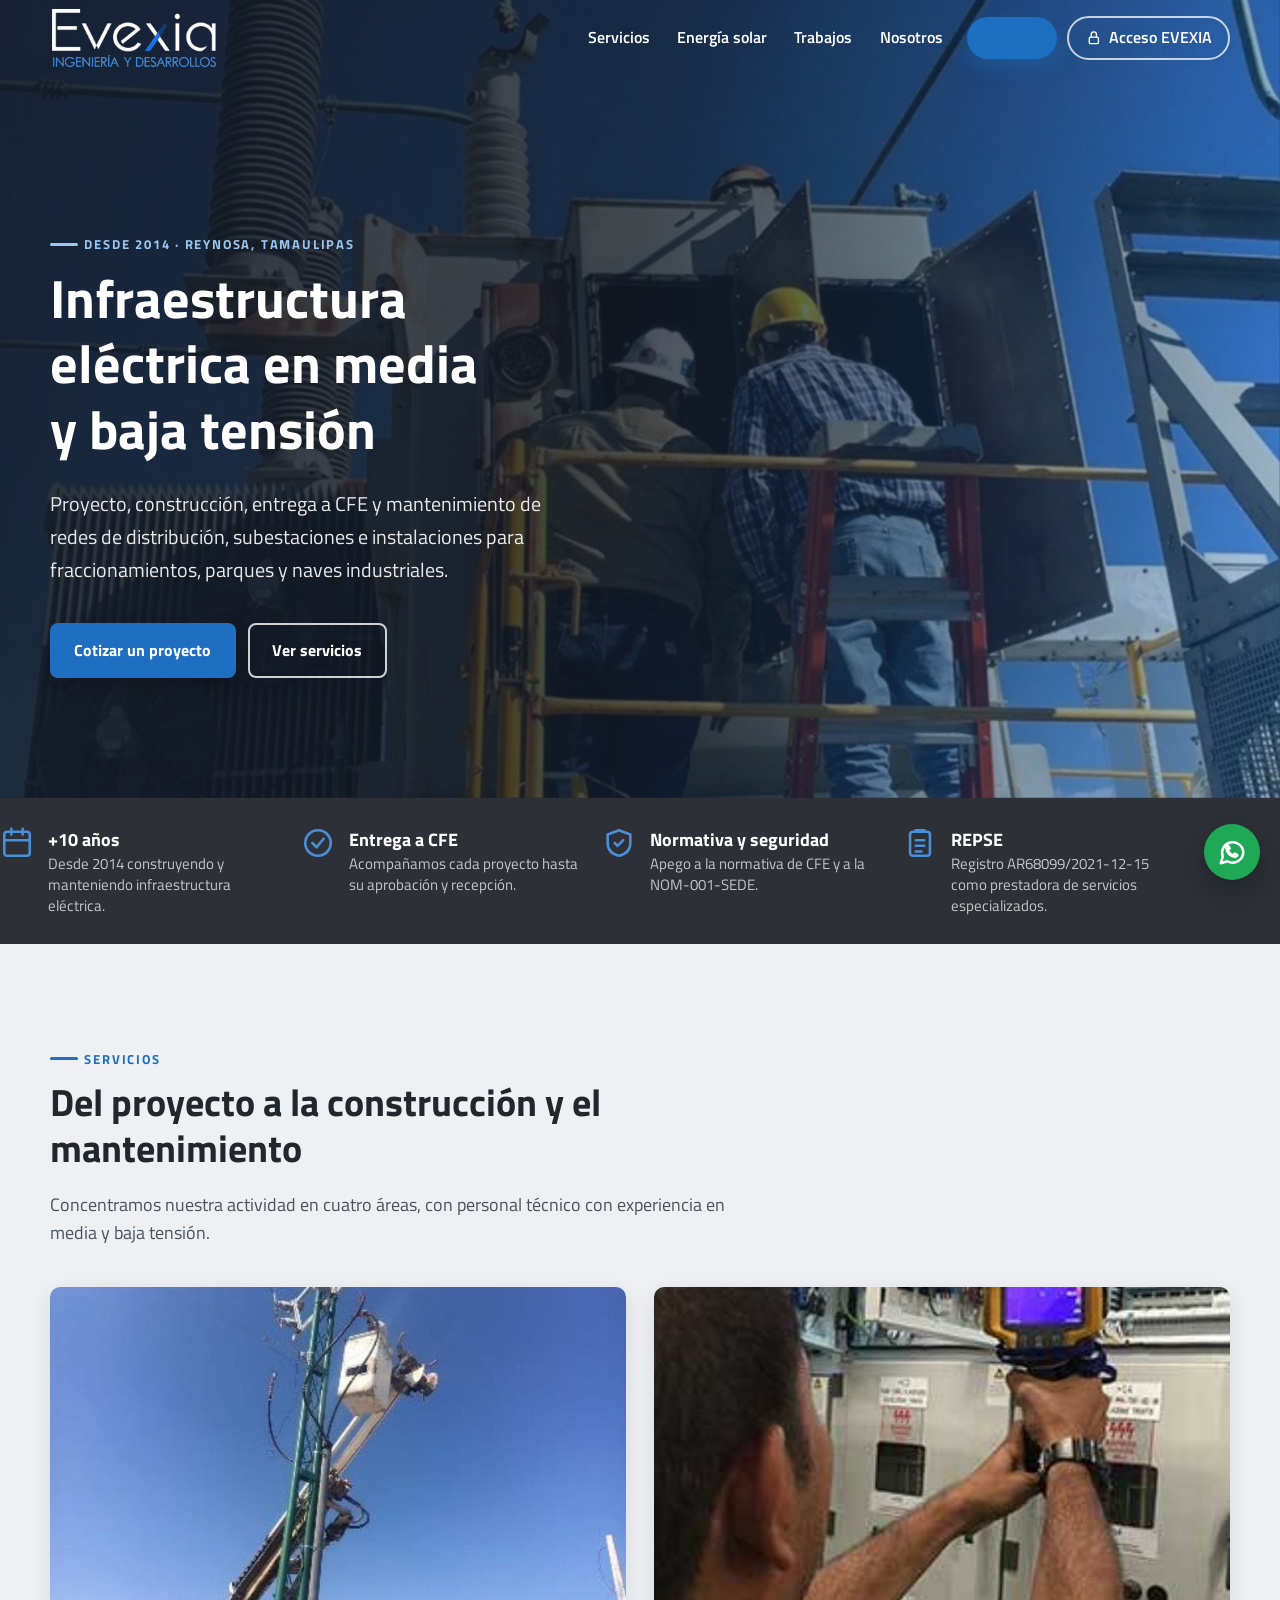
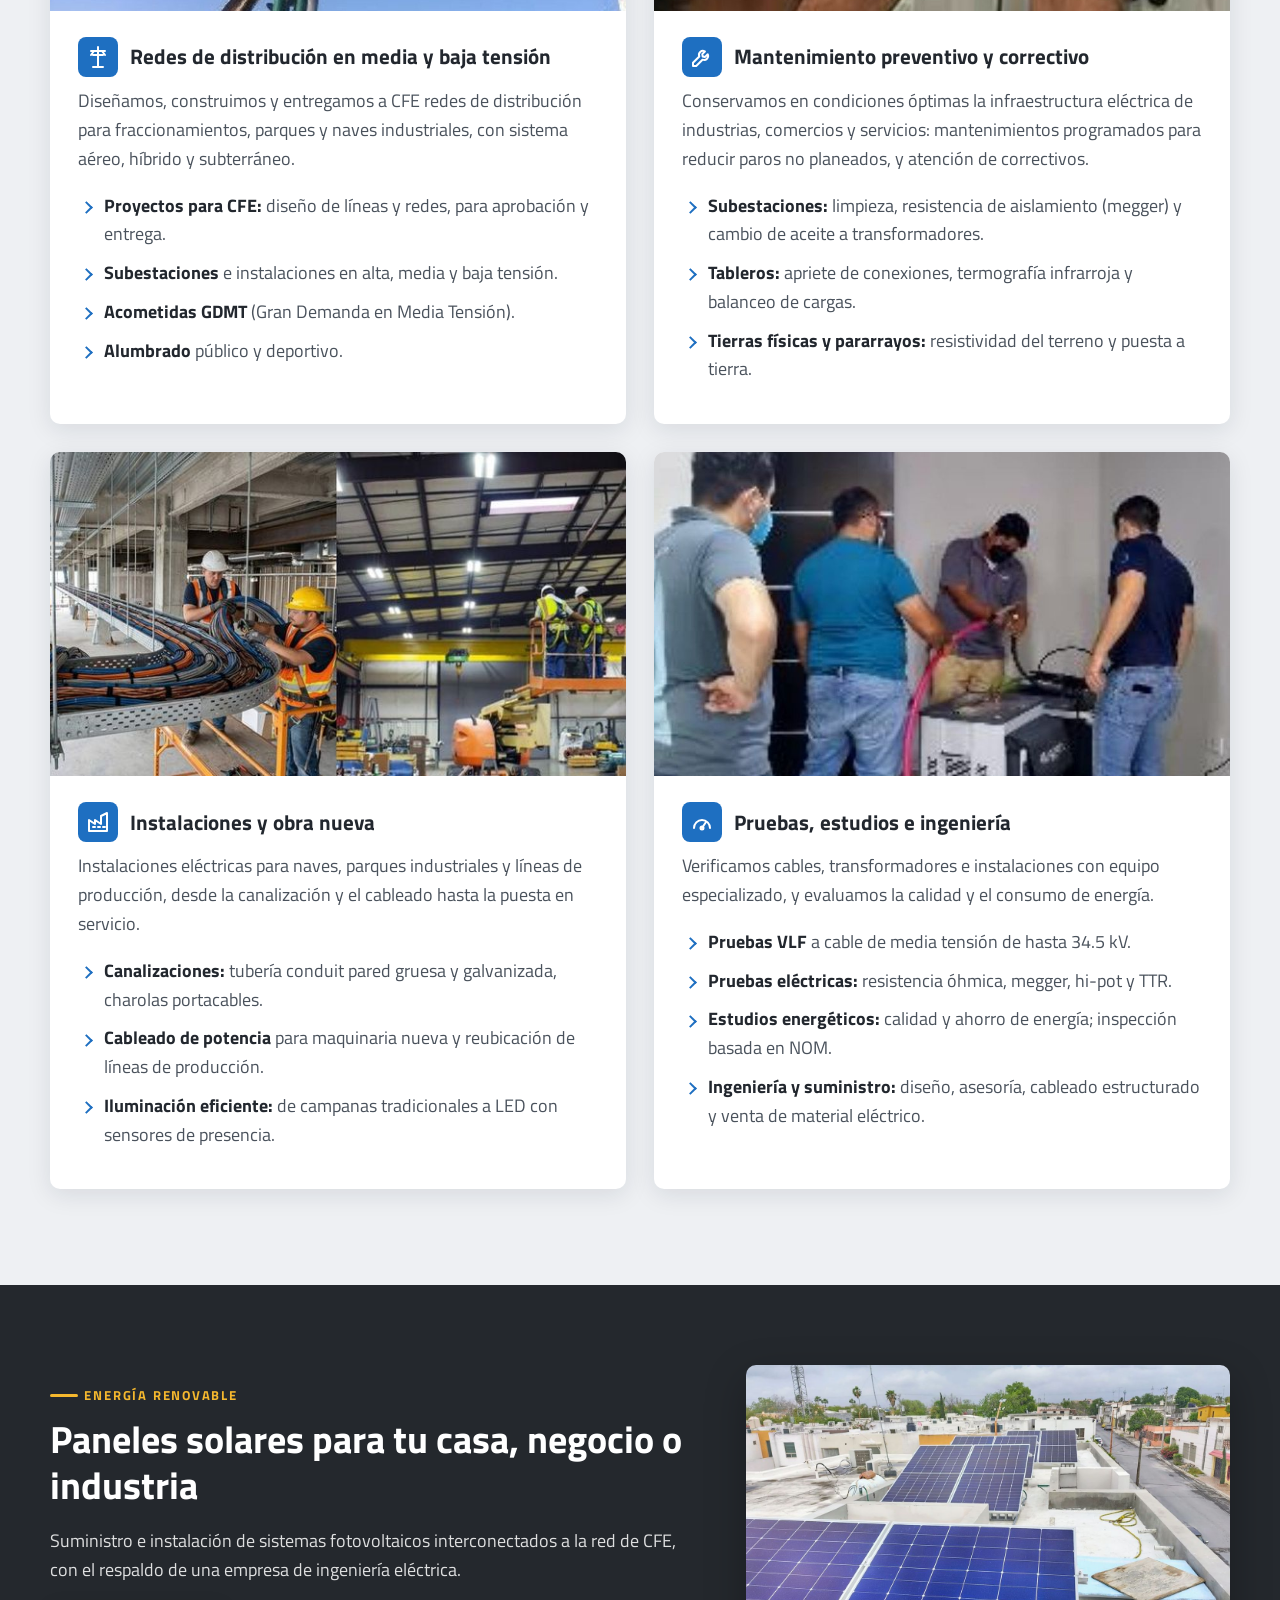
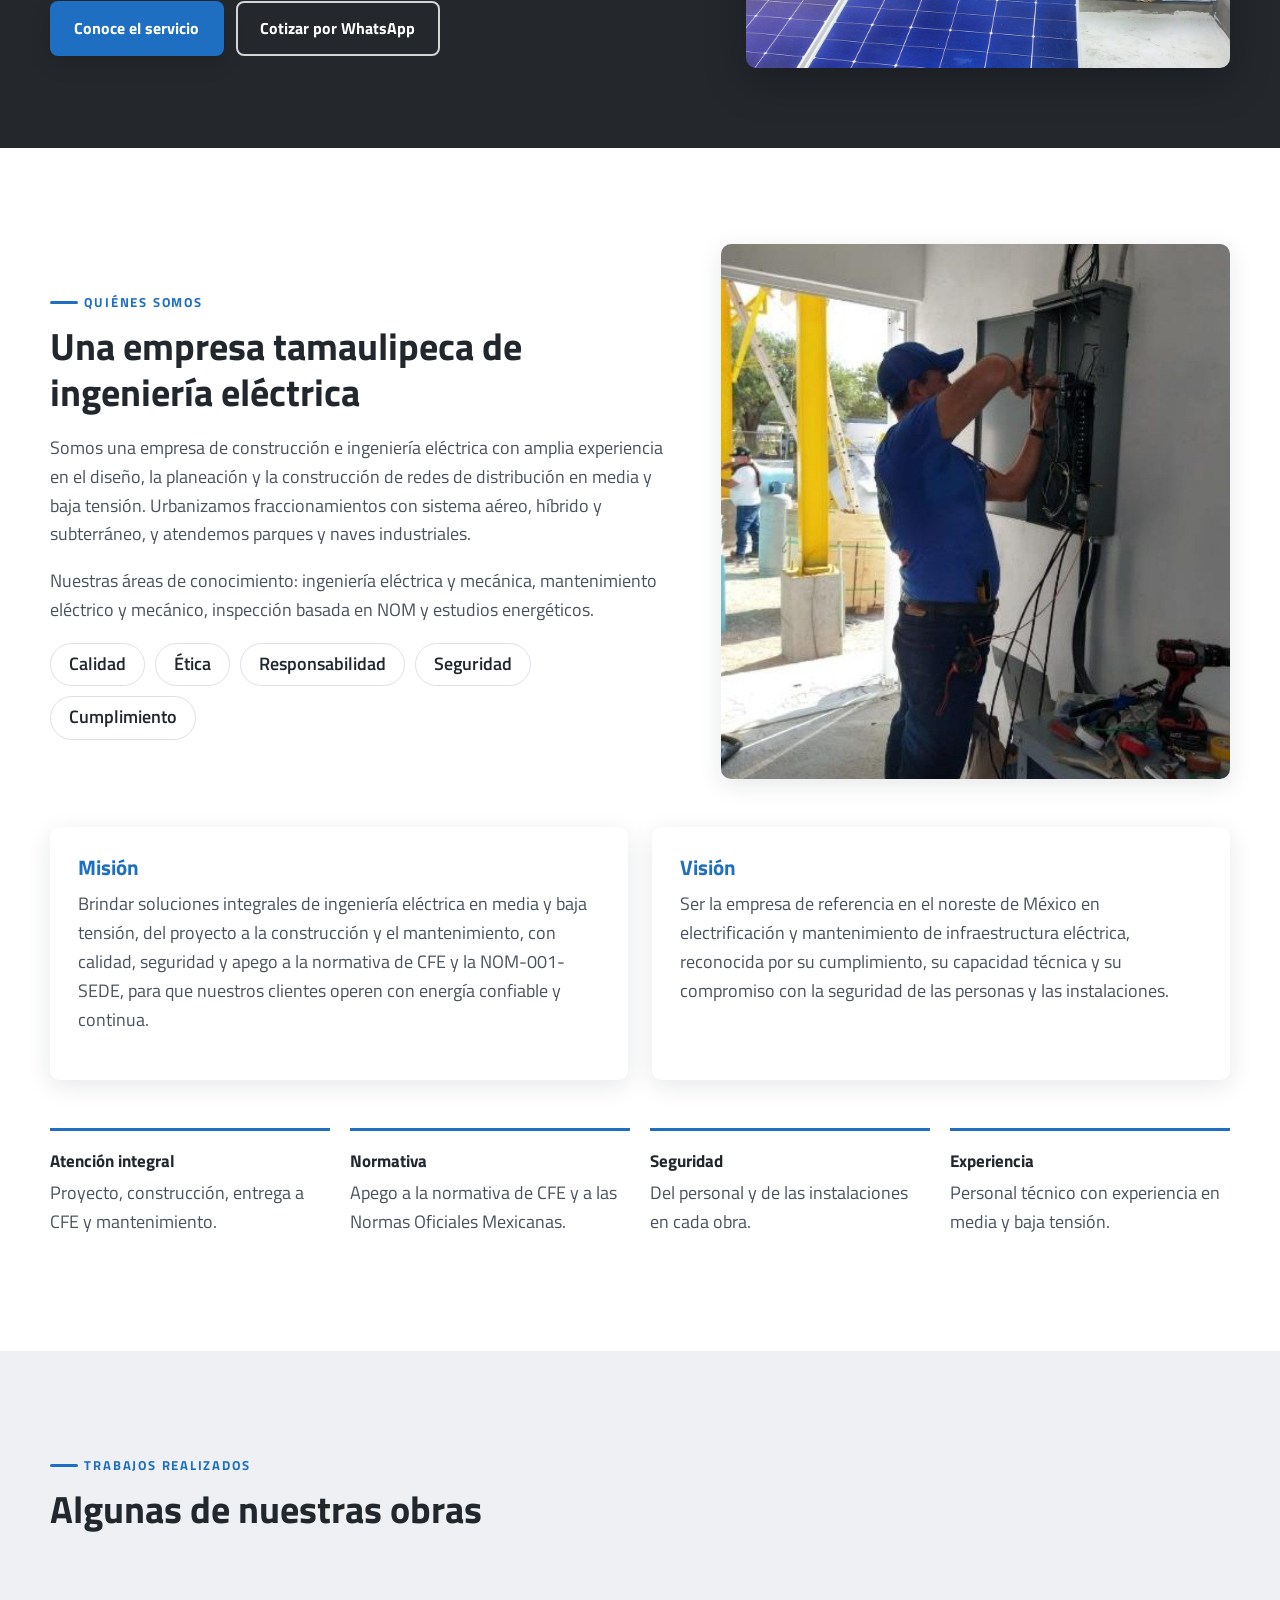
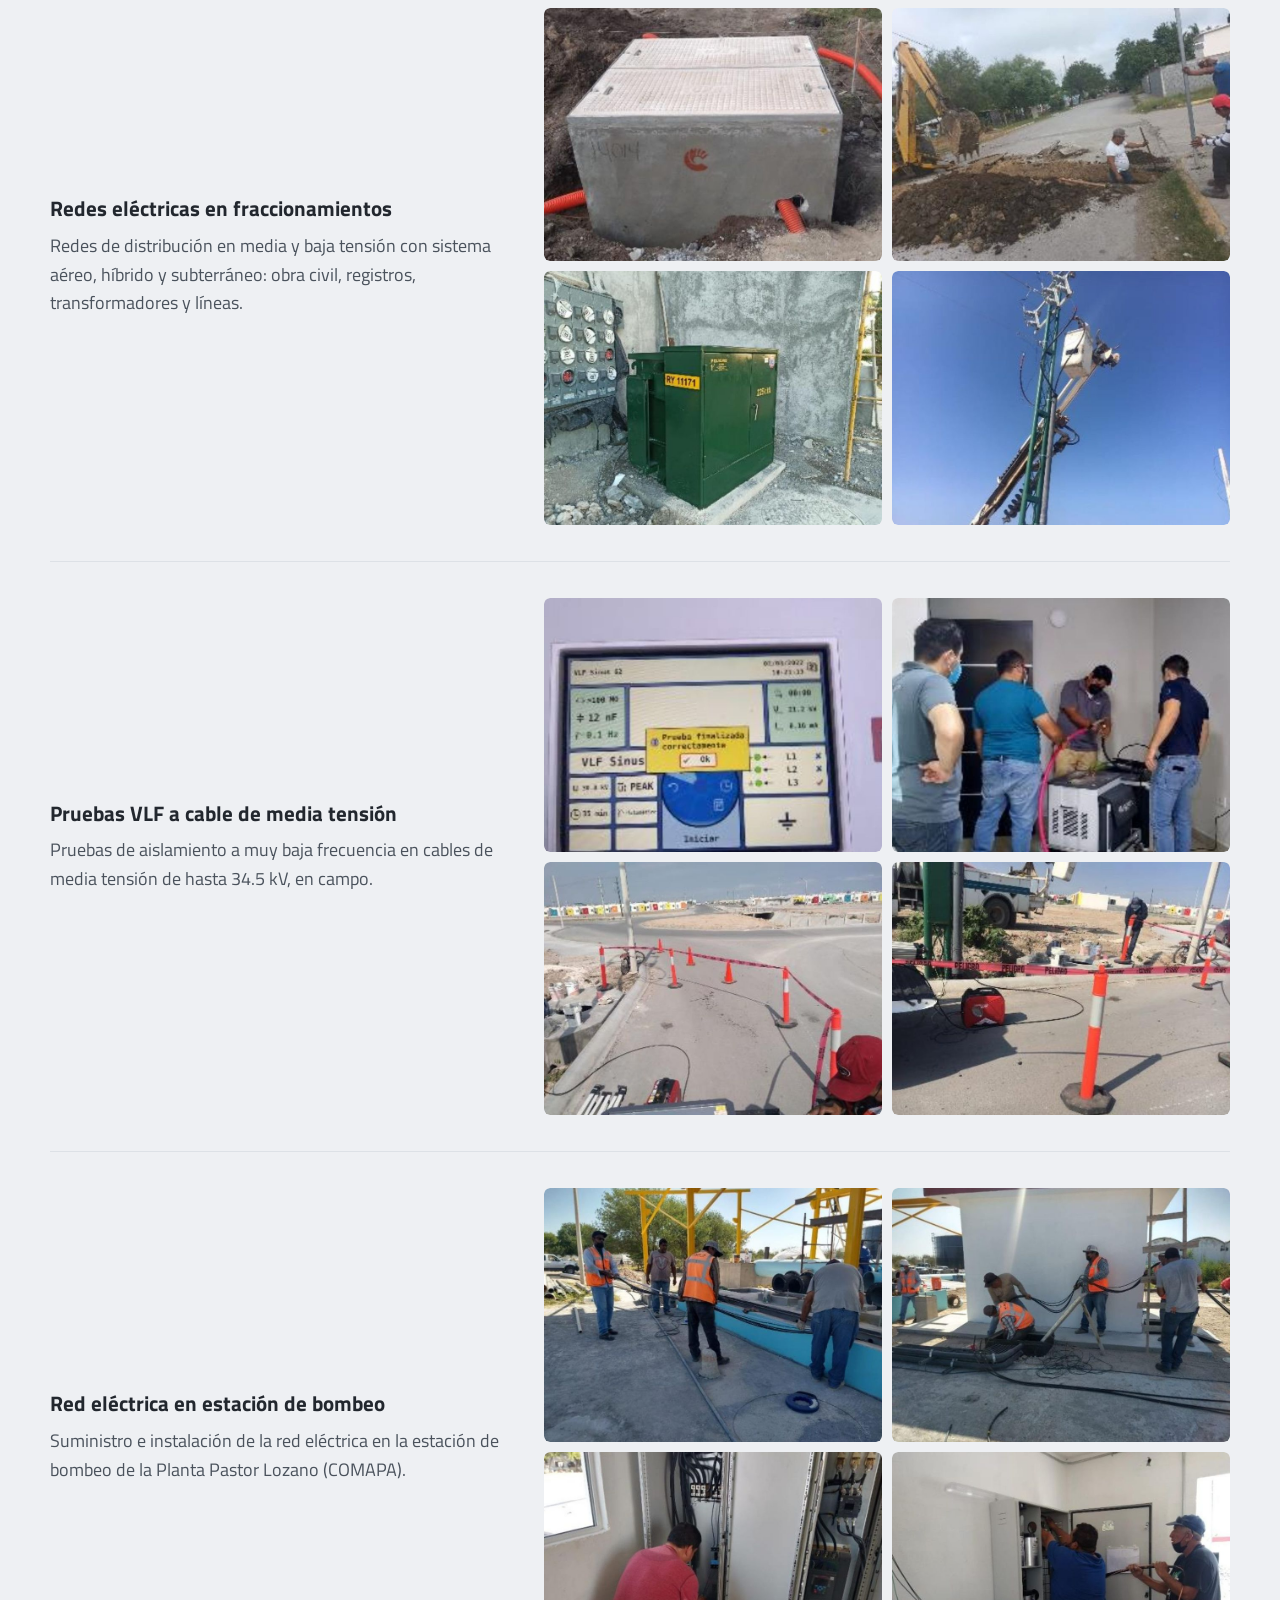
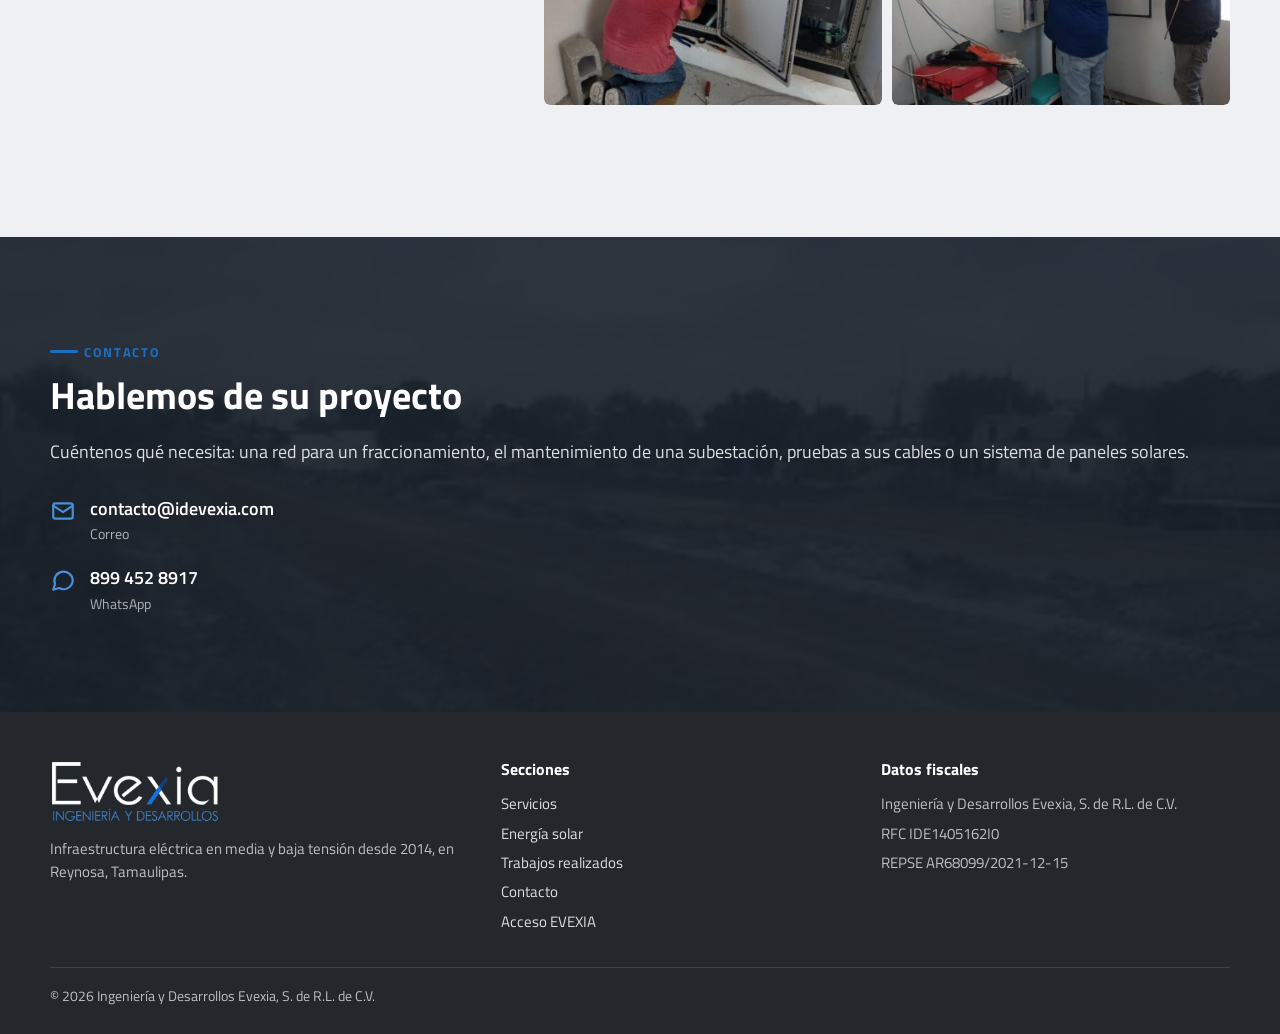
==== commit 0703efe9: "Diseno: menu, animaciones, visor de fotos y WhatsApp flotante First design package, approved by the " ====
--- a/index.html
+++ b/index.html
@@ -43,22 +43,28 @@
 </head>
 <body>
 
-<header class="encabezado" id="encabezado">
+<header class="encabezado sobre-portada" id="encabezado">
   <div class="contenedor">
-    <a class="marca" href="./" aria-label="Ingeniería y Desarrollos EVEXIA, inicio"><img src="img/logo.png" alt="Evexia · Ingeniería y Desarrollos" width="480" height="176"></a>
-    <button class="boton-menu" type="button" aria-label="Abrir el menú" aria-expanded="false" aria-controls="menu">
-      <svg viewBox="0 0 24 24" fill="none" stroke="currentColor" stroke-width="2" stroke-linecap="round"><path d="M4 7h16M4 12h16M4 17h16"/></svg>
-    </button>
+    <a class="marca" href="./" aria-label="Ingeniería y Desarrollos EVEXIA, inicio">
+      <img class="logo-color" src="img/logo.png" alt="Evexia · Ingeniería y Desarrollos" width="480" height="176">
+      <img class="logo-claro" src="img/logo-blanco.png" alt="" width="480" height="176">
+    </a>
     <nav class="menu" id="menu" aria-label="Principal">
       <a href="#servicios">Servicios</a>
       <a href="energia-solar.html">Energía solar</a>
       <a href="#trabajos">Trabajos</a>
       <a href="#nosotros">Nosotros</a>
-      <a href="#contacto">Contacto</a>
+      <a class="boton-cotizar" href="#contacto">Cotizar</a>
       <a class="acceso" href="https://evexia-ua7i44z5va-pv.a.run.app" rel="noopener">
         <svg viewBox="0 0 24 24" fill="none" stroke="currentColor" stroke-width="2" stroke-linecap="round" stroke-linejoin="round"><rect x="5" y="11" width="14" height="10" rx="2"/><path d="M8 11V7a4 4 0 0 1 8 0v4"/></svg>
         Acceso EVEXIA</a>
+      <a class="whatsapp-menu" href="https://wa.me/528994528917?text=Hola%2C%20quiero%20cotizar%20un%20proyecto." rel="noopener">
+        <svg viewBox="0 0 24 24" fill="none" stroke="currentColor" stroke-width="2" stroke-linecap="round" stroke-linejoin="round"><path d="M21 12a8.5 8.5 0 0 1-12.6 7.4L3 21l1.6-5.2A8.5 8.5 0 1 1 21 12z"/></svg>
+        WhatsApp 899 452 8917</a>
     </nav>
+    <button class="boton-menu" type="button" aria-label="Abrir el menú" aria-expanded="false" aria-controls="menu">
+      <span></span><span></span><span></span>
+    </button>
   </div>
 </header>
 
@@ -79,7 +85,7 @@
     <ul class="contenedor">
       <li>
         <svg viewBox="0 0 24 24" fill="none" stroke="currentColor" stroke-width="1.8" stroke-linecap="round" stroke-linejoin="round"><rect x="3" y="4" width="18" height="17" rx="2"/><path d="M16 2v4M8 2v4M3 10h18"/></svg>
-        <div><strong>Desde 2014</strong><span>Más de 10 años construyendo y manteniendo infraestructura eléctrica.</span></div>
+        <div><strong>+<span data-contar="10">10</span> años</strong><span>Desde 2014 construyendo y manteniendo infraestructura eléctrica.</span></div>
       </li>
       <li>
         <svg viewBox="0 0 24 24" fill="none" stroke="currentColor" stroke-width="1.8" stroke-linecap="round" stroke-linejoin="round"><circle cx="12" cy="12" r="9"/><path d="m8 12 3 3 5-6"/></svg>
@@ -321,7 +327,12 @@
   <div class="contenedor legal">© <span id="anio">2026</span> Ingeniería y Desarrollos Evexia, S. de R.L. de C.V.</div>
 </footer>
 
-<script src="js/menu.js" defer></script>
+<a class="whatsapp-flotante" href="https://wa.me/528994528917?text=Hola%2C%20quiero%20cotizar%20un%20proyecto." rel="noopener" aria-label="Escríbanos por WhatsApp">
+  <svg viewBox="0 0 24 24" fill="none" stroke="currentColor" stroke-width="2" stroke-linecap="round" stroke-linejoin="round"><path d="M21 12a8.5 8.5 0 0 1-12.6 7.4L3 21l1.6-5.2A8.5 8.5 0 1 1 21 12z"/><path d="M8.5 9.5c.3 2.3 2.2 4.4 4.6 5l1.2-1.2 2 1.1c-.3 1-1.2 1.6-2.2 1.5-3.4-.4-6.1-3.1-6.5-6.5-.1-1 .5-1.9 1.5-2.2l1.1 2-1.7.3z"/></svg>
+  <span>¿Cotizamos? Escríbanos</span>
+</a>
+
+<script src="js/sitio.js" defer></script>
 <script src="js/contacto.js" defer></script>
 </body>
 </html>
--- a/css/estilo.css
+++ b/css/estilo.css
@@ -71,49 +71,124 @@
 
 :focus-visible { outline: 3px solid var(--azul-claro); outline-offset: 3px; }
 
-/* Encabezado */
+/* Encabezado (2026-10-15): sólido y fijo arriba; en el inicio, transparente sobre la portada hasta que se baja
+   (`.sobre-portada` → `.solido`, js/sitio.js). Sin backdrop-filter: haría del encabezado el marco del menú de
+   pantalla completa del celular. */
 .encabezado {
   position: sticky; top: 0; z-index: 50;
-  background: rgba(255, 255, 255, .97); border-bottom: 1px solid var(--linea);
-  backdrop-filter: saturate(1.4) blur(6px);
-}
-.encabezado .contenedor { display: flex; align-items: center; justify-content: space-between; gap: 20px; min-height: 72px; }
-.marca img { width: 168px; height: auto; }
-.menu { display: flex; align-items: center; gap: 4px; }
-.menu a {
-  color: var(--tinta); text-decoration: none; font-weight: 600; font-size: .98rem;
-  padding: .45em .75em; border-radius: 6px;
-}
-.menu a:hover, .menu a[aria-current="page"] { color: var(--azul); background: var(--gris); }
+  background: var(--blanco); border-bottom: 1px solid var(--linea);
+  transition: background-color .35s ease, box-shadow .35s ease, border-color .35s ease;
+}
+.encabezado .contenedor { display: flex; align-items: center; justify-content: space-between; gap: 20px; min-height: 76px; }
+.marca { position: relative; display: block; z-index: 60; flex: none; }
+.marca img { width: 168px; height: auto; transition: opacity .35s ease; }
+.marca .logo-claro { position: absolute; inset: 0; opacity: 0; }
+.encabezado.sobre-portada { position: fixed; left: 0; right: 0; background: transparent; border-bottom-color: transparent; }
+.encabezado.sobre-portada.solido {
+  background: var(--blanco); border-bottom-color: var(--linea); box-shadow: 0 8px 28px rgba(20, 30, 45, .10);
+}
+.encabezado.sobre-portada:not(.solido) .logo-claro, .encabezado.abierto .logo-claro { opacity: 1; }
+.encabezado.sobre-portada:not(.solido) .logo-color, .encabezado.abierto .logo-color { opacity: 0; }
+
+.menu { display: flex; align-items: center; gap: 2px; }
+.menu > a {
+  position: relative; color: var(--tinta); text-decoration: none; font-weight: 600; font-size: .98rem;
+  padding: .5em .8em; transition: color .25s ease;
+}
+/* La línea que se desliza: al pasar el mouse, en la sección en la que vas y en la página actual. */
+.menu > a:not(.boton-cotizar):not(.acceso):not(.whatsapp-menu)::after {
+  content: ""; position: absolute; left: .8em; right: .8em; bottom: .2em; height: 2px; border-radius: 2px;
+  background: var(--azul); transform: scaleX(0); transform-origin: left; transition: transform .3s cubic-bezier(.2, .7, .2, 1);
+}
+.menu > a:hover::after, .menu > a.activo::after, .menu > a[aria-current="page"]::after { transform: scaleX(1); }
+.menu > a:hover, .menu > a.activo, .menu > a[aria-current="page"] { color: var(--azul); }
+.menu .boton-cotizar {
+  margin-left: 10px; padding: .55em 1.35em; border-radius: 999px; background: var(--azul); color: var(--blanco);
+  box-shadow: 0 8px 20px rgba(30, 111, 193, .35); transition: background-color .25s, transform .25s, box-shadow .25s;
+}
+.menu .boton-cotizar:hover { background: var(--azul-oscuro); color: var(--blanco); transform: translateY(-1px); }
 .menu a.acceso {
-  margin-left: 8px; border: 2px solid var(--pizarra); color: var(--pizarra);
-  display: inline-flex; align-items: center; gap: .4em;
+  margin-left: 8px; padding: .45em 1.05em; border: 2px solid var(--pizarra); border-radius: 999px; color: var(--pizarra);
+  display: inline-flex; align-items: center; gap: .45em; transition: background-color .25s, color .25s, border-color .25s;
 }
 .menu a.acceso:hover { background: var(--pizarra); color: var(--blanco); }
 .menu a.acceso svg { width: 1em; height: 1em; }
+.menu .whatsapp-menu { display: none; }
+/* Sobre la portada oscura, en blanco. */
+.encabezado.sobre-portada:not(.solido) .menu > a:not(.boton-cotizar) { color: var(--blanco); }
+.encabezado.sobre-portada:not(.solido) .menu > a:not(.boton-cotizar)::after { background: #9cc6f2; }
+.encabezado.sobre-portada:not(.solido) .menu a.acceso { border-color: rgba(255, 255, 255, .75); }
+.encabezado.sobre-portada:not(.solido) .menu a.acceso:hover { background: var(--blanco); color: var(--pizarra); }
+
+/* El botón del celular: tres rayas que se vuelven una ✕. */
 .boton-menu {
-  display: none; background: none; border: 0; padding: 8px; cursor: pointer; color: var(--tinta);
-}
-.boton-menu svg { width: 28px; height: 28px; }
+  display: none; position: relative; z-index: 60; width: 44px; height: 44px; padding: 0;
+  background: none; border: 0; cursor: pointer; color: var(--tinta);
+}
+.boton-menu span {
+  position: absolute; left: 10px; right: 10px; top: 21px; height: 2px; border-radius: 2px; background: currentColor;
+  transition: transform .35s cubic-bezier(.2, .7, .2, 1), opacity .2s;
+}
+.boton-menu span:nth-child(1) { transform: translateY(-7px); }
+.boton-menu span:nth-child(3) { transform: translateY(7px); }
+.encabezado.abierto .boton-menu span:nth-child(1) { transform: rotate(45deg); }
+.encabezado.abierto .boton-menu span:nth-child(2) { opacity: 0; }
+.encabezado.abierto .boton-menu span:nth-child(3) { transform: rotate(-45deg); }
+.encabezado.sobre-portada:not(.solido) .boton-menu, .encabezado.abierto .boton-menu { color: var(--blanco); }
 
 @media (max-width: 960px) {
   .boton-menu { display: block; }
+  /* El menú a pantalla completa: entra deslizándose y sus ligas aparecen una tras otra. */
   .menu {
-    position: absolute; top: 100%; left: 0; right: 0;
-    flex-direction: column; align-items: stretch; gap: 0;
-    background: var(--blanco); border-bottom: 1px solid var(--linea); box-shadow: var(--sombra);
-    padding: 8px 16px 16px; display: none;
+    position: fixed; inset: 0; z-index: 55; display: flex; flex-direction: column; align-items: stretch; gap: 0;
+    padding: 108px 28px 36px; overflow-y: auto;
+    background: linear-gradient(160deg, var(--pizarra) 0%, #1b2430 100%);
+    opacity: 0; visibility: hidden; transform: translateY(-16px);
+    transition: opacity .35s ease, transform .35s cubic-bezier(.2, .7, .2, 1), visibility 0s linear .35s;
   }
-  .encabezado.abierto .menu { display: flex; }
-  .menu a { padding: .8em .6em; border-radius: 0; border-bottom: 1px solid var(--gris); }
-  .menu a.acceso { margin: 12px 0 0; justify-content: center; border-radius: 8px; }
-}
-
-/* Portada */
+  .encabezado.abierto .menu { opacity: 1; visibility: visible; transform: none; transition: opacity .35s ease, transform .35s cubic-bezier(.2, .7, .2, 1); }
+  .menu > a { color: var(--blanco); }
+  .menu > a:not(.boton-cotizar):not(.acceso):not(.whatsapp-menu) {
+    font-size: 1.45rem; padding: .55em 0; border-bottom: 1px solid rgba(255, 255, 255, .08);
+  }
+  .menu > a:not(.boton-cotizar):not(.acceso):not(.whatsapp-menu)::after { left: 0; right: auto; width: 36px; bottom: .25em; background: var(--azul-claro); }
+  .menu > a.activo, .menu > a[aria-current="page"], .menu > a:hover { color: #9cc6f2; }
+  .menu .boton-cotizar, .menu a.acceso, .menu .whatsapp-menu {
+    margin: 14px 0 0; justify-content: center; text-align: center; font-size: 1.05rem; padding: .85em 1em; border-radius: 12px; border-bottom: 0;
+  }
+  .menu .boton-cotizar { margin-top: 28px; }
+  .menu a.acceso, .encabezado.sobre-portada:not(.solido) .menu a.acceso { border-color: rgba(255, 255, 255, .5); color: var(--blanco); }
+  .menu .whatsapp-menu { display: inline-flex; align-items: center; gap: .5em; background: #1fa855; color: var(--blanco); }
+  .menu .whatsapp-menu svg { width: 1.2em; height: 1.2em; }
+  .encabezado.abierto .menu > a { animation: entrar-liga .45s cubic-bezier(.2, .7, .2, 1) both; }
+  .encabezado.abierto .menu > a:nth-child(2) { animation-delay: .04s; }
+  .encabezado.abierto .menu > a:nth-child(3) { animation-delay: .08s; }
+  .encabezado.abierto .menu > a:nth-child(4) { animation-delay: .12s; }
+  .encabezado.abierto .menu > a:nth-child(5) { animation-delay: .16s; }
+  .encabezado.abierto .menu > a:nth-child(6) { animation-delay: .20s; }
+  .encabezado.abierto .menu > a:nth-child(7) { animation-delay: .24s; }
+}
+@keyframes entrar-liga { from { opacity: 0; transform: translateY(14px); } to { opacity: 1; transform: none; } }
+html.menu-abierto, html.visor-abierto { overflow: hidden; }
+
+/* Portada: la foto se acerca despacio y el texto entra escalonado. */
 .portada {
-  position: relative; color: var(--blanco); isolation: isolate;
-  background: var(--pizarra) url("../img/subestacion.jpg") center 30% / cover no-repeat;
-}
+  position: relative; color: var(--blanco); isolation: isolate; overflow: hidden;
+  background: var(--pizarra); padding-top: 76px;
+}
+.portada::after {
+  content: ""; position: absolute; inset: 0; z-index: -2;
+  background: url("../img/subestacion.jpg") center 30% / cover no-repeat;
+  animation: acercar 22s ease-out both;
+}
+@keyframes acercar { from { transform: scale(1.12); } to { transform: scale(1); } }
+/* En el celular, la misma foto más ligera (71 KB en lugar de 164). */
+@media (max-width: 700px) { .portada::after { background-image: url("../img/subestacion-movil.jpg"); } }
+.portada .etiqueta, .portada h1, .portada p, .portada .botones { animation: subir .9s cubic-bezier(.2, .7, .2, 1) both; }
+.portada h1 { animation-delay: .12s; }
+.portada p { animation-delay: .24s; }
+.portada .botones { animation-delay: .36s; }
+@keyframes subir { from { opacity: 0; transform: translateY(28px); } to { opacity: 1; transform: none; } }
 .portada::before {
   content: ""; position: absolute; inset: 0; z-index: -1;
   background: linear-gradient(100deg, rgba(20, 28, 40, .92) 0%, rgba(20, 28, 40, .78) 48%, rgba(30, 111, 193, .35) 100%);
@@ -133,6 +208,7 @@
 .datos svg { width: 34px; height: 34px; flex: none; color: var(--azul-claro); }
 .datos strong { display: block; font-size: 1.1rem; }
 .datos span { font-size: .92rem; color: rgba(255, 255, 255, .72); line-height: 1.4; display: block; }
+.datos [data-contar] { display: inline; font-size: inherit; color: inherit; line-height: inherit; font-variant-numeric: tabular-nums; }
 @media (max-width: 900px) { .datos ul { grid-template-columns: repeat(2, 1fr); } }
 @media (max-width: 520px) { .datos ul { grid-template-columns: 1fr; } }
 
@@ -305,3 +381,97 @@
 
 /* Página no encontrada */
 .no-encontrada { text-align: center; padding: 120px 0; }
+
+/* ===== Movimiento (2026-10-15) ======================================================================== */
+
+/* Aparecer al bajar: js/sitio.js marca `.revelar` sólo lo que no se ve al cargar, y `.visible` al llegar. */
+.revelar {
+  opacity: 0; transform: translateY(28px);
+  transition: opacity .75s ease, transform .75s cubic-bezier(.2, .7, .2, 1);
+  transition-delay: var(--retraso, 0ms);
+}
+.revelar.visible { opacity: 1; transform: none; }
+
+/* Tarjetas que se elevan y fotos que se acercan al pasar el mouse. */
+.servicio, .tarjeta, .pasos li { transition: transform .35s cubic-bezier(.2, .7, .2, 1), box-shadow .35s ease; }
+.servicio:hover, .tarjeta:hover, .pasos li:hover { transform: translateY(-6px); box-shadow: 0 20px 44px rgba(20, 30, 45, .16); }
+.servicio img { transition: transform .7s cubic-bezier(.2, .7, .2, 1); }
+.servicio:hover img { transform: scale(1.05); }
+.servicio h3 svg { transition: transform .35s cubic-bezier(.2, .7, .2, 1), background-color .35s; }
+.servicio:hover h3 svg { transform: rotate(-6deg) scale(1.08); background: var(--azul-oscuro); }
+.galeria li { overflow: hidden; border-radius: 6px; }
+.galeria img, .obras-pares img { cursor: zoom-in; transition: transform .6s cubic-bezier(.2, .7, .2, 1), filter .3s; }
+.galeria li:hover img { transform: scale(1.06); }
+.obras-pares img:hover { filter: brightness(1.06); }
+.boton.primario, .boton.whatsapp { box-shadow: 0 8px 20px rgba(0, 0, 0, .14); }
+.boton:hover { transform: translateY(-2px); }
+
+/* Botón flotante de WhatsApp: un círculo que late; al pasar el mouse dice qué hace. */
+.whatsapp-flotante {
+  position: fixed; right: 20px; bottom: 20px; z-index: 40;
+  display: flex; align-items: center; padding: 13px; border-radius: 999px;
+  background: #1fa855; color: var(--blanco); text-decoration: none; font-weight: 700;
+  box-shadow: 0 12px 28px rgba(0, 0, 0, .28); transition: transform .25s, background-color .25s;
+}
+.whatsapp-flotante::before {
+  content: ""; position: absolute; inset: 0; border-radius: inherit; animation: latido 2.6s ease-out infinite;
+}
+.whatsapp-flotante svg { width: 30px; height: 30px; flex: none; }
+.whatsapp-flotante span {
+  max-width: 0; overflow: hidden; white-space: nowrap;
+  transition: max-width .4s cubic-bezier(.2, .7, .2, 1), padding .4s;
+}
+.whatsapp-flotante:hover, .whatsapp-flotante:focus-visible { background: #178a45; transform: translateY(-2px); }
+.whatsapp-flotante:hover span, .whatsapp-flotante:focus-visible span { max-width: 260px; padding: 0 8px 0 10px; }
+@keyframes latido {
+  0% { box-shadow: 0 0 0 0 rgba(31, 168, 85, .55); }
+  70% { box-shadow: 0 0 0 18px rgba(31, 168, 85, 0); }
+  100% { box-shadow: 0 0 0 0 rgba(31, 168, 85, 0); }
+}
+html.menu-abierto .whatsapp-flotante, html.visor-abierto .whatsapp-flotante { opacity: 0; pointer-events: none; }
+@media (max-width: 560px) {
+  .whatsapp-flotante { right: 14px; bottom: 14px; padding: 12px; }
+  .whatsapp-flotante svg { width: 28px; height: 28px; }
+  /* Que el botón flotante no tape la última línea de la página. */
+  .pie .contenedor.legal { padding-bottom: 96px; }
+  /* Botones que llenan el ancho: dos por renglón si caben, si no uno. */
+  .botones .boton { flex: 1 1 auto; }
+}
+
+/* Visor de fotos. */
+.visor {
+  position: fixed; inset: 0; z-index: 90; display: grid; grid-template-columns: auto 1fr auto; align-items: center;
+  gap: 12px; padding: 56px 18px 40px; background: rgba(12, 16, 22, .92);
+  opacity: 0; transition: opacity .22s ease;
+}
+.visor.abierto { opacity: 1; }
+.visor[hidden] { display: none; }
+.visor figure { margin: 0; display: grid; justify-items: center; gap: 12px; min-width: 0; }
+.visor img {
+  max-width: 100%; max-height: calc(100vh - 150px); width: auto; height: auto; border-radius: 6px;
+  box-shadow: 0 20px 60px rgba(0, 0, 0, .5); transform: scale(.96); transition: transform .3s cubic-bezier(.2, .7, .2, 1);
+}
+.visor.abierto img { transform: none; }
+.visor figcaption { color: rgba(255, 255, 255, .85); font-size: .95rem; text-align: center; max-width: 60ch; }
+.visor button {
+  display: grid; place-items: center; width: 48px; height: 48px; border-radius: 50%; border: 0; cursor: pointer;
+  background: rgba(255, 255, 255, .12); color: var(--blanco); font-size: 2rem; line-height: 1; transition: background-color .2s;
+}
+.visor button:hover { background: rgba(255, 255, 255, .25); }
+.visor button[hidden] { visibility: hidden; display: grid; }
+.visor .visor-cerrar { position: absolute; top: 12px; right: 14px; font-size: 1.8rem; }
+.visor-cuenta { position: absolute; top: 22px; left: 0; right: 0; margin: 0; text-align: center; color: rgba(255, 255, 255, .7); font-size: .9rem; pointer-events: none; }
+@media (max-width: 560px) {
+  .visor { grid-template-columns: 1fr; padding: 56px 10px 30px; }
+  .visor .visor-anterior, .visor .visor-siguiente { position: absolute; bottom: 18px; }
+  .visor .visor-anterior { left: 24px; }
+  .visor .visor-siguiente { right: 24px; }
+}
+
+/* Quien pidió reducir movimiento: sin animaciones ni desplazamientos. */
+@media (prefers-reduced-motion: reduce) {
+  html { scroll-behavior: auto; }
+  *, *::before, *::after { animation: none !important; transition-duration: .01ms !important; transition-delay: 0ms !important; }
+  .revelar { opacity: 1; transform: none; }
+  .servicio:hover, .tarjeta:hover, .pasos li:hover, .servicio:hover img, .galeria li:hover img, .boton:hover { transform: none; }
+}
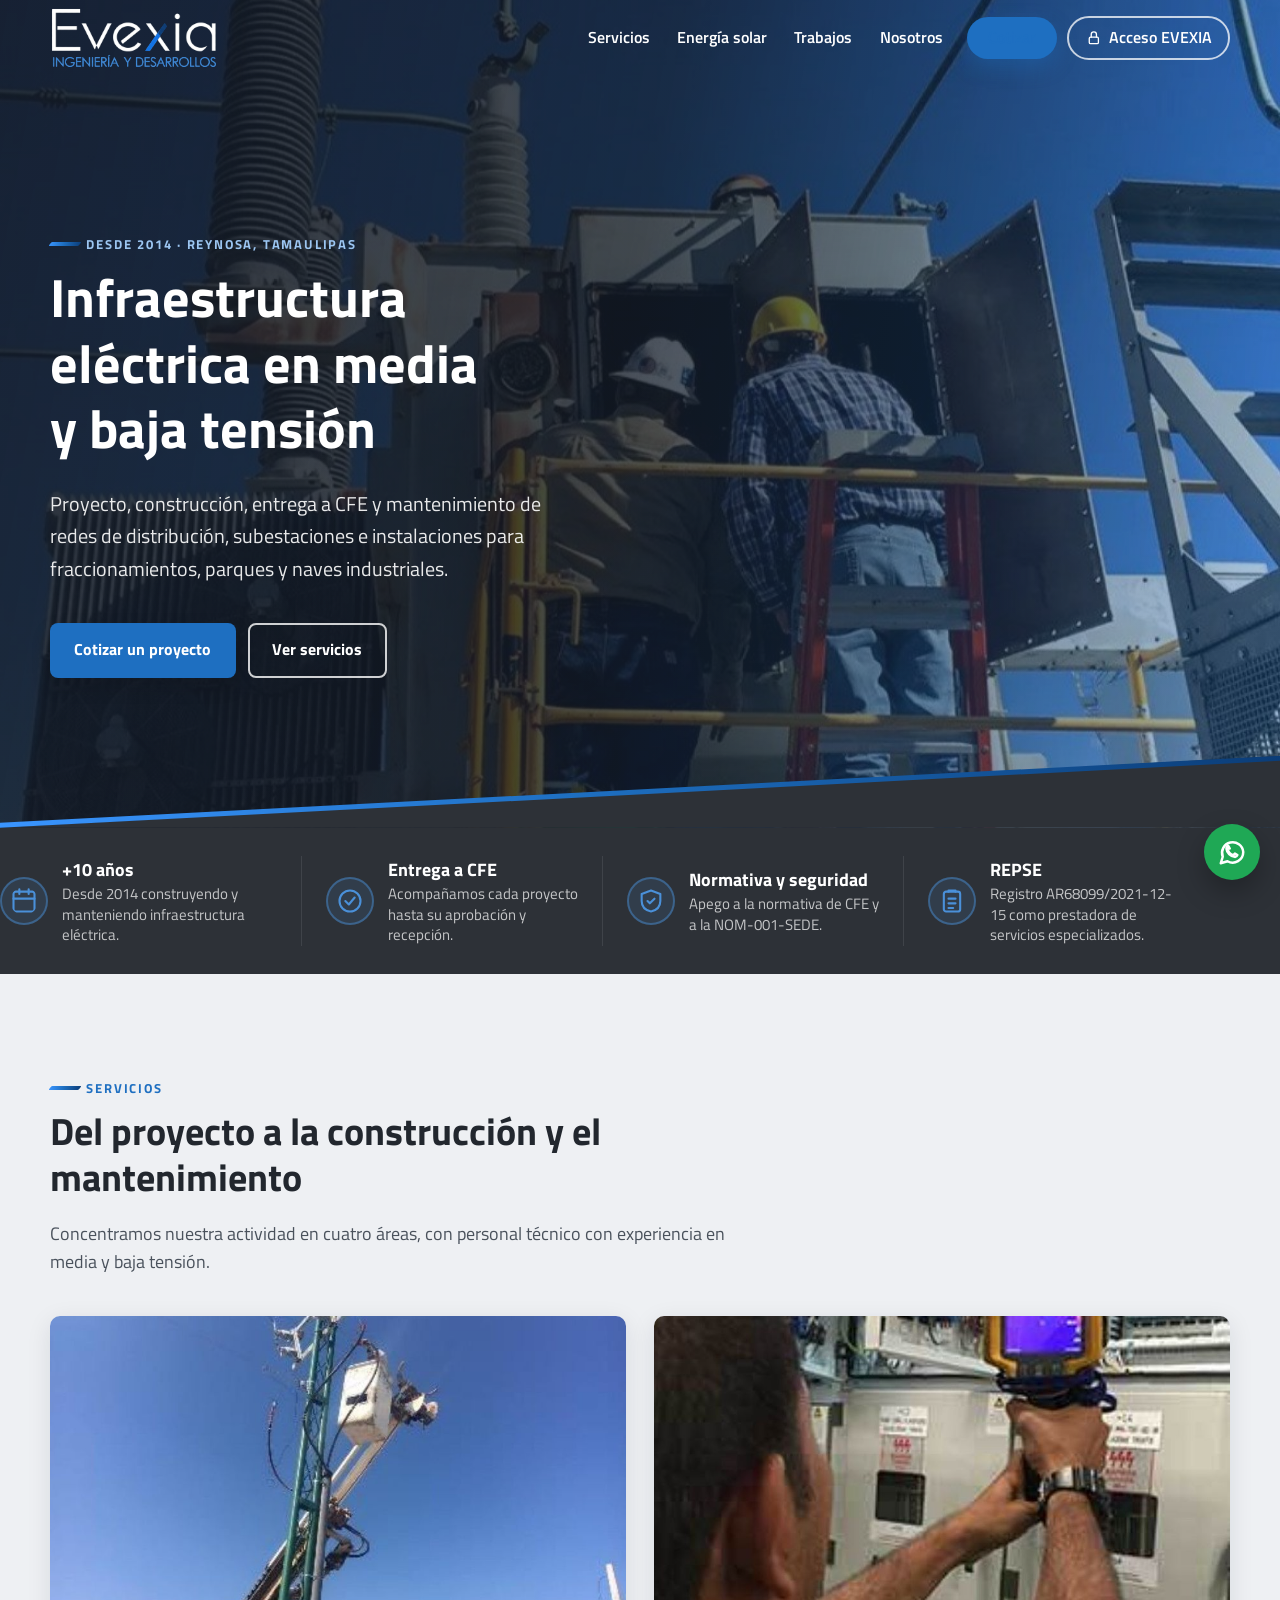
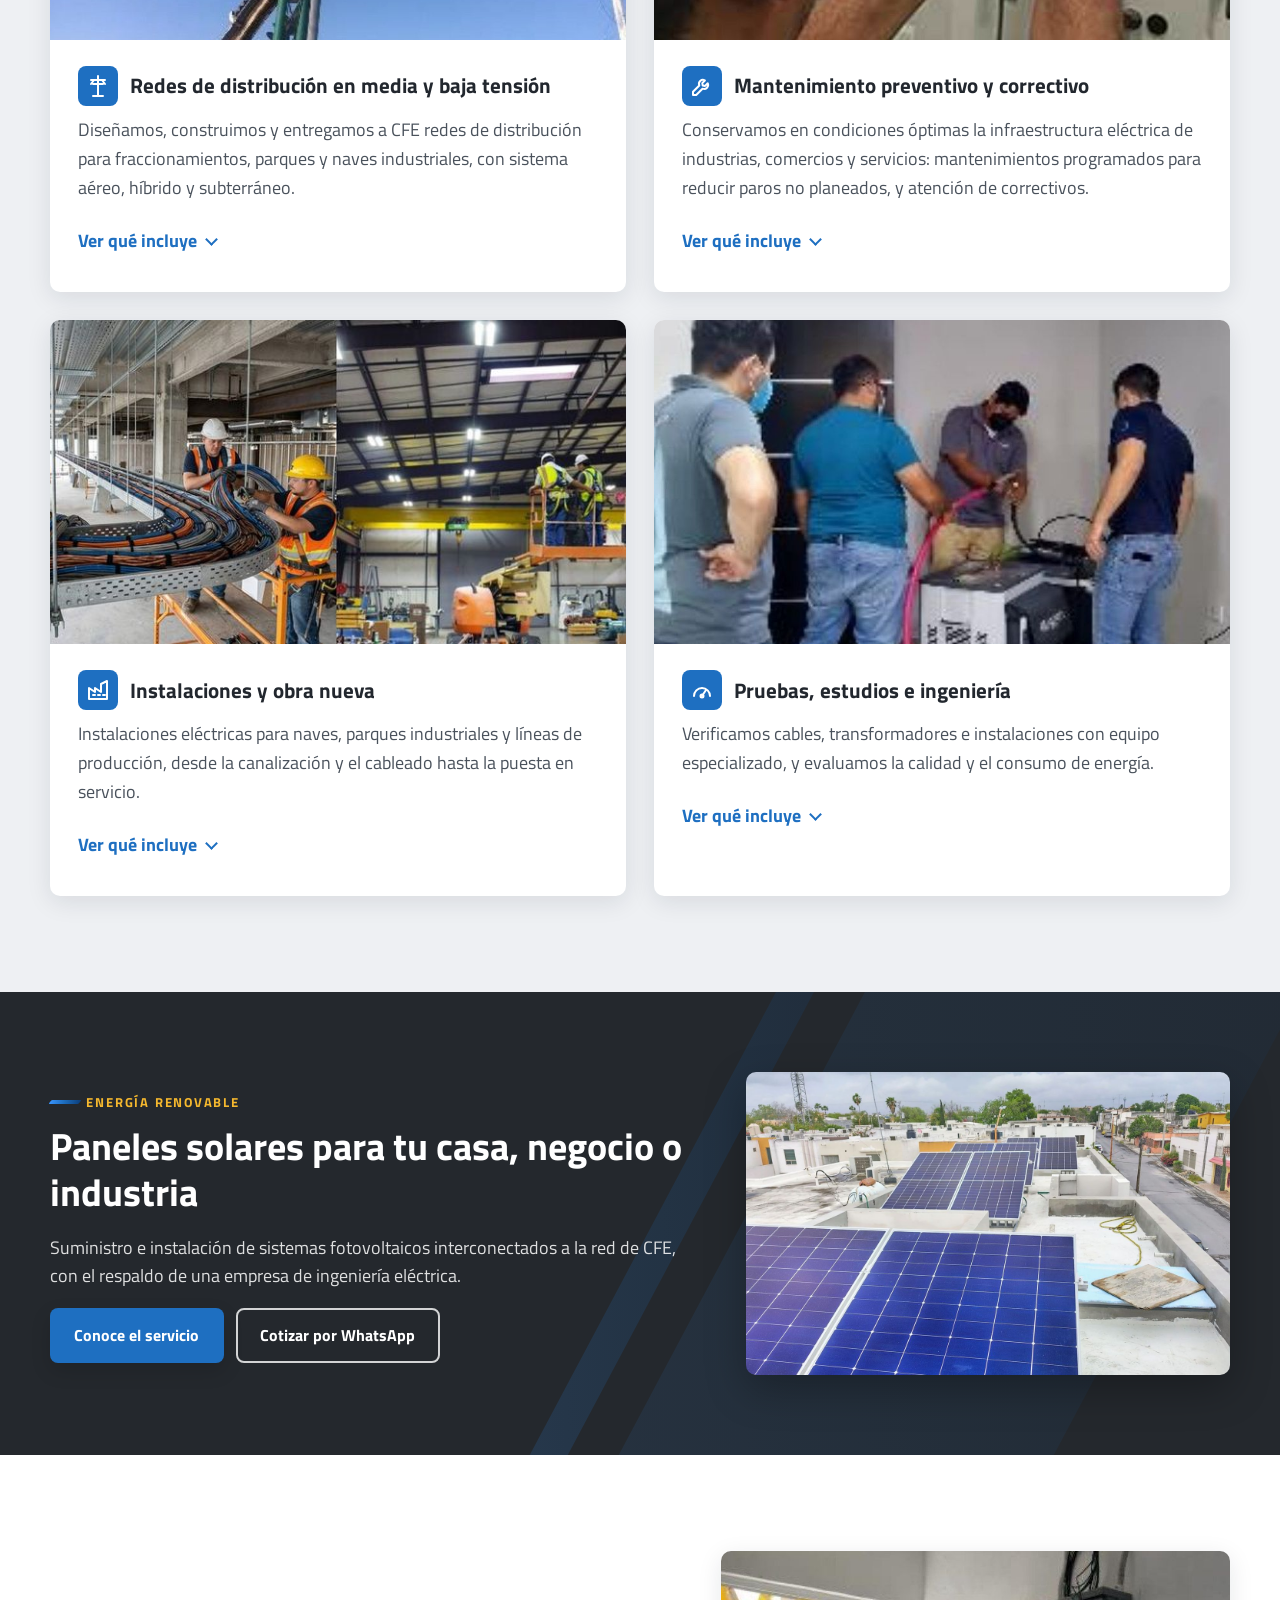
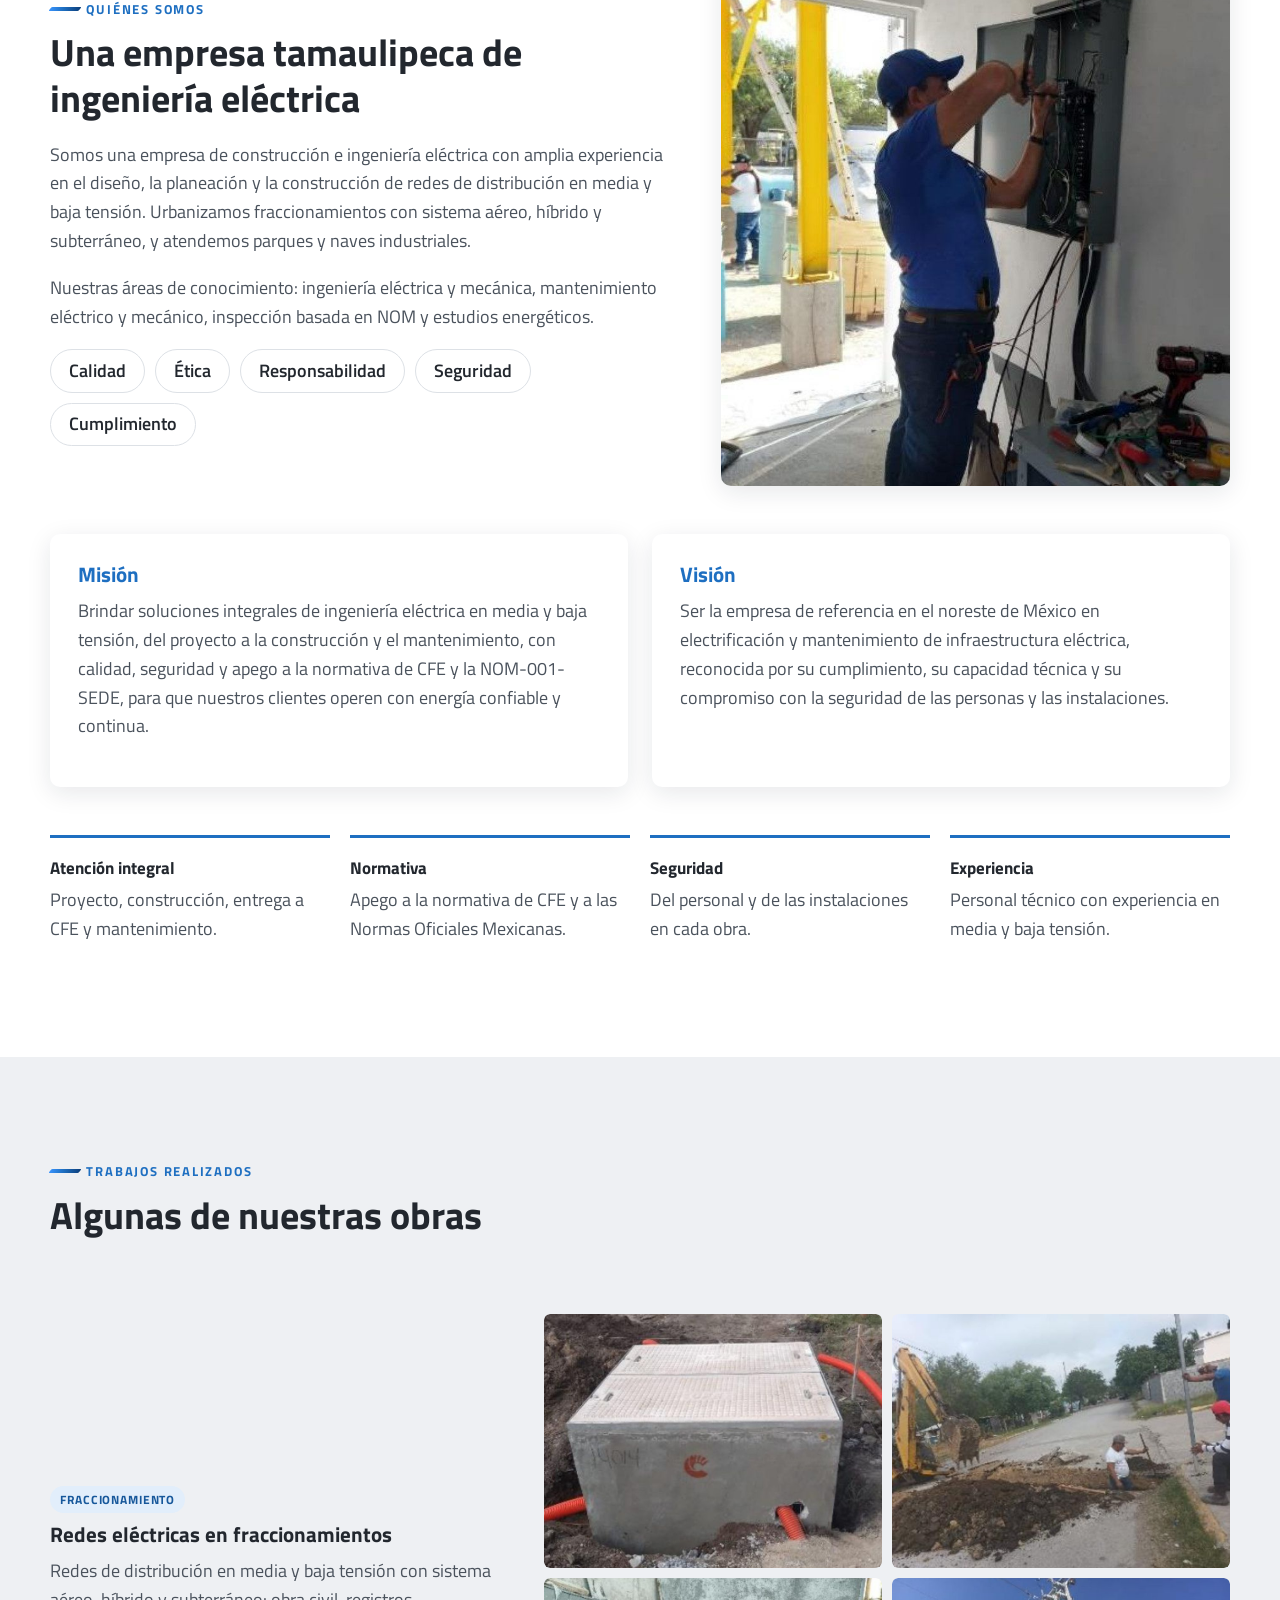
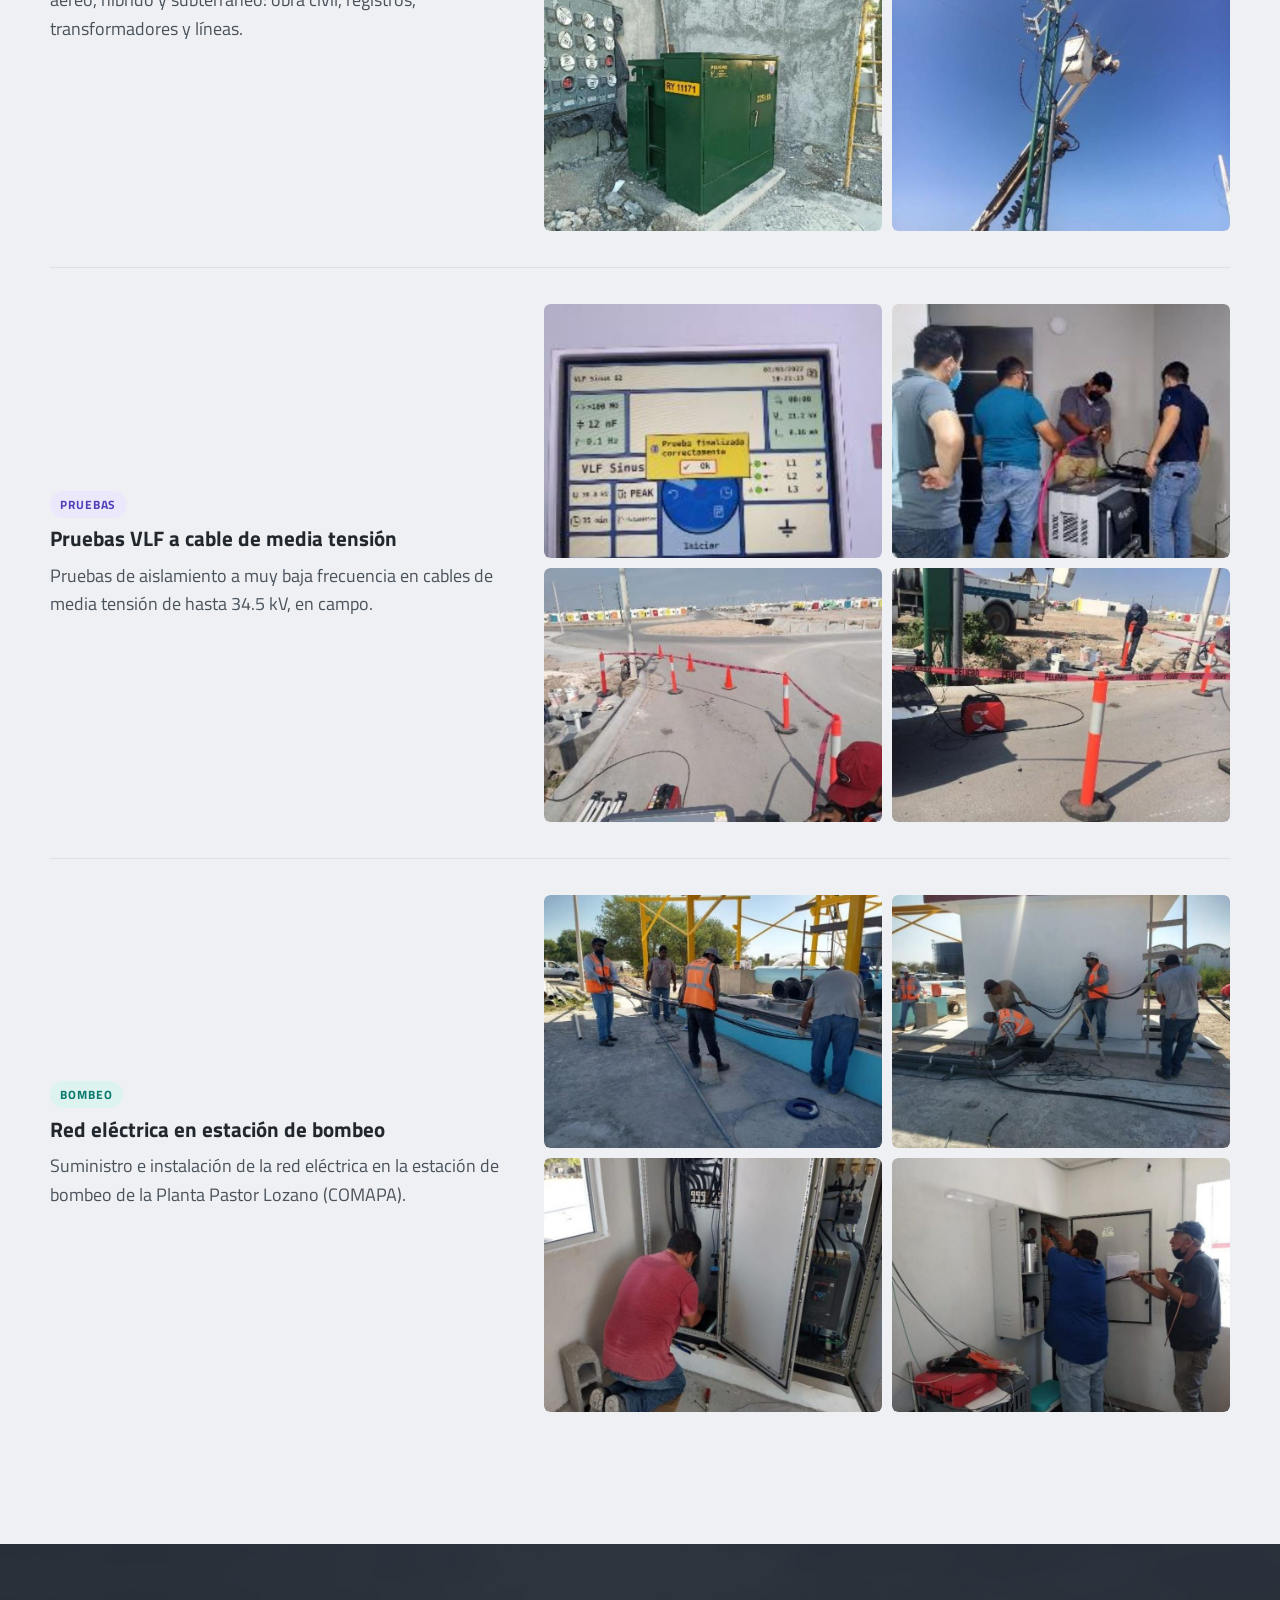
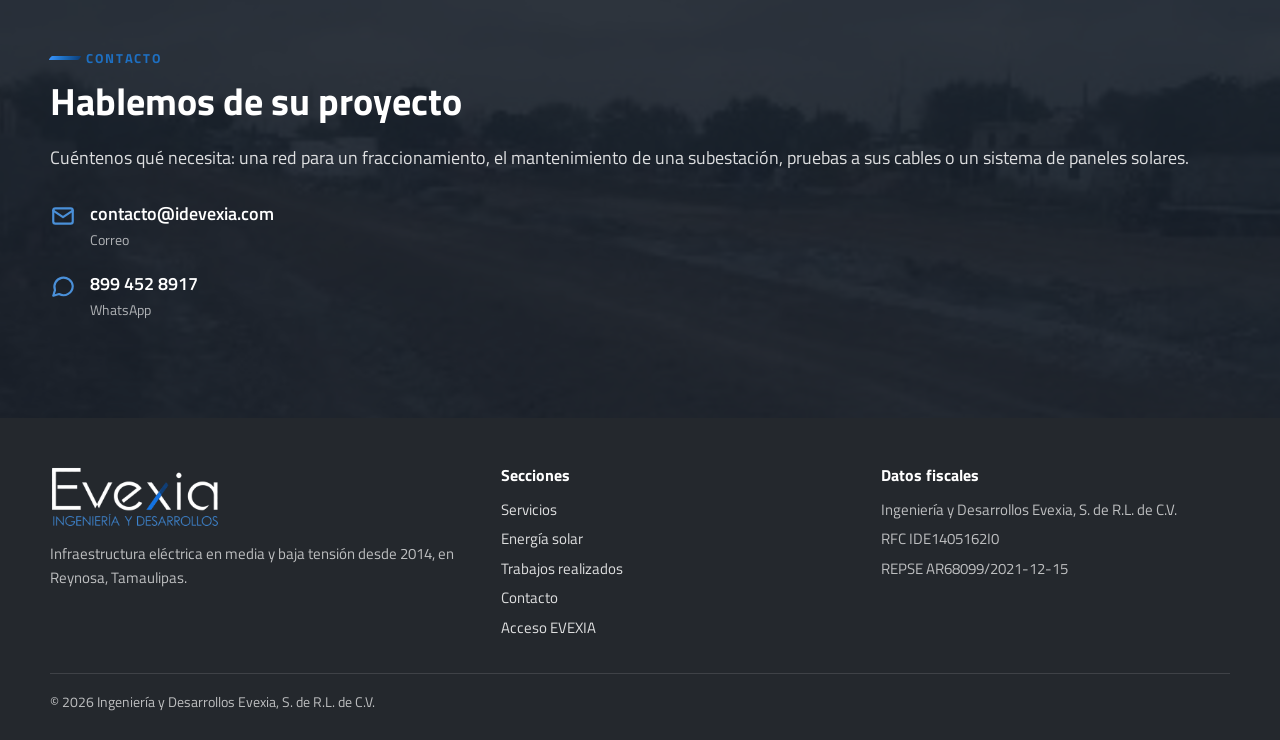
==== commit f97f2d31: "Diseno: diagonal de la marca, servicios plegables, insignias y etiquetas Second design package, appr" ====
--- a/index.html
+++ b/index.html
@@ -13,12 +13,13 @@
 <meta property="og:description" content="Redes de distribución en media y baja tensión, subestaciones, mantenimiento, pruebas y paneles solares. Desde 2014 en Reynosa, Tamaulipas.">
 <meta property="og:url" content="https://idevexia.com/">
 <meta property="og:image" content="https://idevexia.com/img/compartir.jpg">
+<link rel="icon" href="img/favicon.svg" type="image/svg+xml">
 <link rel="icon" href="img/favicon.png" type="image/png">
 <link rel="apple-touch-icon" href="img/apple-touch-icon.png">
 <link rel="preconnect" href="https://fonts.googleapis.com">
 <link rel="preconnect" href="https://fonts.gstatic.com" crossorigin>
 <link href="https://fonts.googleapis.com/css2?family=Titillium+Web:wght@400;600;700&display=swap" rel="stylesheet">
-<link rel="stylesheet" href="css/estilo.css">
+<link rel="stylesheet" href="css/estilo.css?v=20261015c">
 <script type="application/ld+json">
 {
   "@context": "https://schema.org",
@@ -115,12 +116,15 @@
           <div class="cuerpo">
             <h3><svg viewBox="0 0 24 24" fill="none" stroke="currentColor" stroke-width="2" stroke-linecap="round" stroke-linejoin="round"><path d="M12 2v20M7 22h10M5 6h14M7 10h10M8 6l-3 4M16 6l3 4"/></svg>Redes de distribución en media y baja tensión</h3>
             <p>Diseñamos, construimos y entregamos a CFE redes de distribución para fraccionamientos, parques y naves industriales, con sistema aéreo, híbrido y subterráneo.</p>
-            <ul class="lista">
-              <li><strong>Proyectos para CFE:</strong> diseño de líneas y redes, para aprobación y entrega.</li>
-              <li><strong>Subestaciones</strong> e instalaciones en alta, media y baja tensión.</li>
-              <li><strong>Acometidas GDMT</strong> (Gran Demanda en Media Tensión).</li>
-              <li><strong>Alumbrado</strong> público y deportivo.</li>
-            </ul>
+            <details class="mas">
+              <summary><span class="cerrado">Ver qué incluye</span><span class="abierto">Ver menos</span></summary>
+              <ul class="lista">
+                <li><strong>Proyectos para CFE:</strong> diseño de líneas y redes, para aprobación y entrega.</li>
+                <li><strong>Subestaciones</strong> e instalaciones en alta, media y baja tensión.</li>
+                <li><strong>Acometidas GDMT</strong> (Gran Demanda en Media Tensión).</li>
+                <li><strong>Alumbrado</strong> público y deportivo.</li>
+              </ul>
+            </details>
           </div>
         </article>
         <article class="servicio">
@@ -128,11 +132,14 @@
           <div class="cuerpo">
             <h3><svg viewBox="0 0 24 24" fill="none" stroke="currentColor" stroke-width="2" stroke-linecap="round" stroke-linejoin="round"><path d="M14.7 6.3a4 4 0 0 0-5.4 5.2L3 17.8V21h3.2l6.3-6.3a4 4 0 0 0 5.2-5.4l-2.6 2.6-2.4-.4-.4-2.4 2.6-2.6z"/></svg>Mantenimiento preventivo y correctivo</h3>
             <p>Conservamos en condiciones óptimas la infraestructura eléctrica de industrias, comercios y servicios: mantenimientos programados para reducir paros no planeados, y atención de correctivos.</p>
-            <ul class="lista">
-              <li><strong>Subestaciones:</strong> limpieza, resistencia de aislamiento (megger) y cambio de aceite a transformadores.</li>
-              <li><strong>Tableros:</strong> apriete de conexiones, termografía infrarroja y balanceo de cargas.</li>
-              <li><strong>Tierras físicas y pararrayos:</strong> resistividad del terreno y puesta a tierra.</li>
-            </ul>
+            <details class="mas">
+              <summary><span class="cerrado">Ver qué incluye</span><span class="abierto">Ver menos</span></summary>
+              <ul class="lista">
+                <li><strong>Subestaciones:</strong> limpieza, resistencia de aislamiento (megger) y cambio de aceite a transformadores.</li>
+                <li><strong>Tableros:</strong> apriete de conexiones, termografía infrarroja y balanceo de cargas.</li>
+                <li><strong>Tierras físicas y pararrayos:</strong> resistividad del terreno y puesta a tierra.</li>
+              </ul>
+            </details>
           </div>
         </article>
         <article class="servicio">
@@ -140,11 +147,14 @@
           <div class="cuerpo">
             <h3><svg viewBox="0 0 24 24" fill="none" stroke="currentColor" stroke-width="2" stroke-linecap="round" stroke-linejoin="round"><path d="M3 21V10l6 4V10l6 4V6l6-3v18H3z"/><path d="M7 17h2M12 17h2M17 17h2"/></svg>Instalaciones y obra nueva</h3>
             <p>Instalaciones eléctricas para naves, parques industriales y líneas de producción, desde la canalización y el cableado hasta la puesta en servicio.</p>
-            <ul class="lista">
-              <li><strong>Canalizaciones:</strong> tubería conduit pared gruesa y galvanizada, charolas portacables.</li>
-              <li><strong>Cableado de potencia</strong> para maquinaria nueva y reubicación de líneas de producción.</li>
-              <li><strong>Iluminación eficiente:</strong> de campanas tradicionales a LED con sensores de presencia.</li>
-            </ul>
+            <details class="mas">
+              <summary><span class="cerrado">Ver qué incluye</span><span class="abierto">Ver menos</span></summary>
+              <ul class="lista">
+                <li><strong>Canalizaciones:</strong> tubería conduit pared gruesa y galvanizada, charolas portacables.</li>
+                <li><strong>Cableado de potencia</strong> para maquinaria nueva y reubicación de líneas de producción.</li>
+                <li><strong>Iluminación eficiente:</strong> de campanas tradicionales a LED con sensores de presencia.</li>
+              </ul>
+            </details>
           </div>
         </article>
         <article class="servicio">
@@ -152,12 +162,15 @@
           <div class="cuerpo">
             <h3><svg viewBox="0 0 24 24" fill="none" stroke="currentColor" stroke-width="2" stroke-linecap="round" stroke-linejoin="round"><path d="M4 18a8 8 0 1 1 16 0"/><path d="m12 18 4-6"/><circle cx="12" cy="18" r="1.5"/></svg>Pruebas, estudios e ingeniería</h3>
             <p>Verificamos cables, transformadores e instalaciones con equipo especializado, y evaluamos la calidad y el consumo de energía.</p>
-            <ul class="lista">
-              <li><strong>Pruebas VLF</strong> a cable de media tensión de hasta 34.5 kV.</li>
-              <li><strong>Pruebas eléctricas:</strong> resistencia óhmica, megger, hi-pot y TTR.</li>
-              <li><strong>Estudios energéticos:</strong> calidad y ahorro de energía; inspección basada en NOM.</li>
-              <li><strong>Ingeniería y suministro:</strong> diseño, asesoría, cableado estructurado y venta de material eléctrico.</li>
-            </ul>
+            <details class="mas">
+              <summary><span class="cerrado">Ver qué incluye</span><span class="abierto">Ver menos</span></summary>
+              <ul class="lista">
+                <li><strong>Pruebas VLF</strong> a cable de media tensión de hasta 34.5 kV.</li>
+                <li><strong>Pruebas eléctricas:</strong> resistencia óhmica, megger, hi-pot y TTR.</li>
+                <li><strong>Estudios energéticos:</strong> calidad y ahorro de energía; inspección basada en NOM.</li>
+                <li><strong>Ingeniería y suministro:</strong> diseño, asesoría, cableado estructurado y venta de material eléctrico.</li>
+              </ul>
+            </details>
           </div>
         </article>
       </div>
@@ -220,6 +233,7 @@
       </div>
       <article class="trabajo">
         <div>
+          <span class="chip chip-azul">Fraccionamiento</span>
           <h3>Redes eléctricas en fraccionamientos</h3>
           <p>Redes de distribución en media y baja tensión con sistema aéreo, híbrido y subterráneo: obra civil, registros, transformadores y líneas.</p>
         </div>
@@ -232,6 +246,7 @@
       </article>
       <article class="trabajo">
         <div>
+          <span class="chip chip-violeta">Pruebas</span>
           <h3>Pruebas VLF a cable de media tensión</h3>
           <p>Pruebas de aislamiento a muy baja frecuencia en cables de media tensión de hasta 34.5 kV, en campo.</p>
         </div>
@@ -244,6 +259,7 @@
       </article>
       <article class="trabajo">
         <div>
+          <span class="chip chip-turquesa">Bombeo</span>
           <h3>Red eléctrica en estación de bombeo</h3>
           <p>Suministro e instalación de la red eléctrica en la estación de bombeo de la Planta Pastor Lozano (COMAPA).</p>
         </div>
@@ -332,7 +348,7 @@
   <span>¿Cotizamos? Escríbanos</span>
 </a>
 
-<script src="js/sitio.js" defer></script>
-<script src="js/contacto.js" defer></script>
+<script src="js/sitio.js?v=20261015c" defer></script>
+<script src="js/contacto.js?v=20261015c" defer></script>
 </body>
 </html>
--- a/css/estilo.css
+++ b/css/estilo.css
@@ -468,6 +468,75 @@
   .visor .visor-siguiente { right: 24px; }
 }
 
+/* ===== Marca (2026-10-15, segundo paquete) =========================================================== */
+/* La diagonal de la «X» del logo: el trazo «/» en degradado azul. Se repite en la portada, las etiquetas de
+   sección y los fondos oscuros. */
+:root { --diagonal: linear-gradient(60deg, #3a95ff 0%, #1e6fc1 45%, #0b3d78 100%); }
+
+/* Las etiquetas de sección: la raya se inclina como el trazo del logo. */
+.etiqueta::before { width: 30px; height: 4px; background: var(--diagonal); transform: skewX(-38deg); border-radius: 1px; }
+
+/* La portada termina en diagonal sobre la franja de datos, con el trazo azul en el borde. */
+.datos { position: relative; }
+.datos::before, .datos::after {
+  content: ""; position: absolute; left: 0; right: 0; bottom: 100%; height: 72px; pointer-events: none;
+}
+.datos::before { background: var(--pizarra); clip-path: polygon(0 100%, 100% 0, 100% 100%); }
+.datos::after { background: var(--diagonal); clip-path: polygon(0 calc(100% - 5px), 100% 0, 100% 5px, 0 100%); }
+.portada .contenedor { padding-bottom: clamp(96px, 12vw, 150px); }
+@media (max-width: 700px) { .datos::before, .datos::after { height: 38px; } }
+
+/* Los datos, como insignias: el ícono en un círculo con anillo y una raya entre una y otra. */
+.datos svg {
+  width: 48px; height: 48px; padding: 10px; border-radius: 50%;
+  background: rgba(74, 144, 217, .12); box-shadow: inset 0 0 0 2px rgba(74, 144, 217, .45);
+}
+.datos li { align-items: center; }
+@media (min-width: 901px) {
+  .datos li + li { border-left: 1px solid rgba(255, 255, 255, .09); padding-left: 24px; }
+}
+
+/* Trazos diagonales de fondo en las franjas oscuras y en la azul. */
+.solar-franja, .llamado { position: relative; overflow: hidden; isolation: isolate; }
+.solar-franja::before, .llamado::before {
+  content: ""; position: absolute; z-index: -1; top: -30%; bottom: -30%; width: 34%; right: 8%;
+  background: var(--diagonal); opacity: .09; transform: skewX(-28deg);
+}
+.solar-franja::after, .llamado::after {
+  content: ""; position: absolute; z-index: -1; top: -30%; bottom: -30%; width: 3%; right: 46%;
+  background: var(--diagonal); opacity: .16; transform: skewX(-28deg);
+}
+.llamado::before, .llamado::after { background: var(--blanco); }
+
+/* Servicios: las viñetas se abren con «Ver qué incluye». */
+.mas { margin-top: 4px; }
+.mas summary {
+  list-style: none; cursor: pointer; display: inline-flex; align-items: center; gap: .55em;
+  font-weight: 700; color: var(--azul); padding: .35em 0; user-select: none;
+}
+.mas summary::-webkit-details-marker { display: none; }
+.mas summary::after {
+  content: ""; width: .5em; height: .5em; border-right: 2.5px solid currentColor; border-bottom: 2.5px solid currentColor;
+  transform: translateY(-2px) rotate(45deg); transition: transform .3s cubic-bezier(.2, .7, .2, 1);
+}
+.mas[open] summary::after { transform: translateY(2px) rotate(-135deg); }
+.mas summary:hover { color: var(--azul-oscuro); }
+.mas .abierto, .mas[open] .cerrado { display: none; }
+.mas[open] .abierto { display: inline; }
+.mas .lista { margin-top: 10px; }
+.mas[open] .lista { animation: desplegar .4s cubic-bezier(.2, .7, .2, 1) both; }
+@keyframes desplegar { from { opacity: 0; transform: translateY(-6px); } to { opacity: 1; transform: none; } }
+
+/* Etiquetas de color de las obras. */
+.chip {
+  display: inline-block; margin-bottom: .7em; padding: .3em .85em; border-radius: 999px;
+  font-size: .76rem; font-weight: 700; letter-spacing: .07em; text-transform: uppercase;
+}
+.chip-azul { background: #e2eefb; color: #17589b; }
+.chip-violeta { background: #ebe8fb; color: #4f40b8; }
+.chip-turquesa { background: #dcf3ef; color: #0b7a6d; }
+.chip-solar { background: #fff1d1; color: #8a5d00; }
+
 /* Quien pidió reducir movimiento: sin animaciones ni desplazamientos. */
 @media (prefers-reduced-motion: reduce) {
   html { scroll-behavior: auto; }
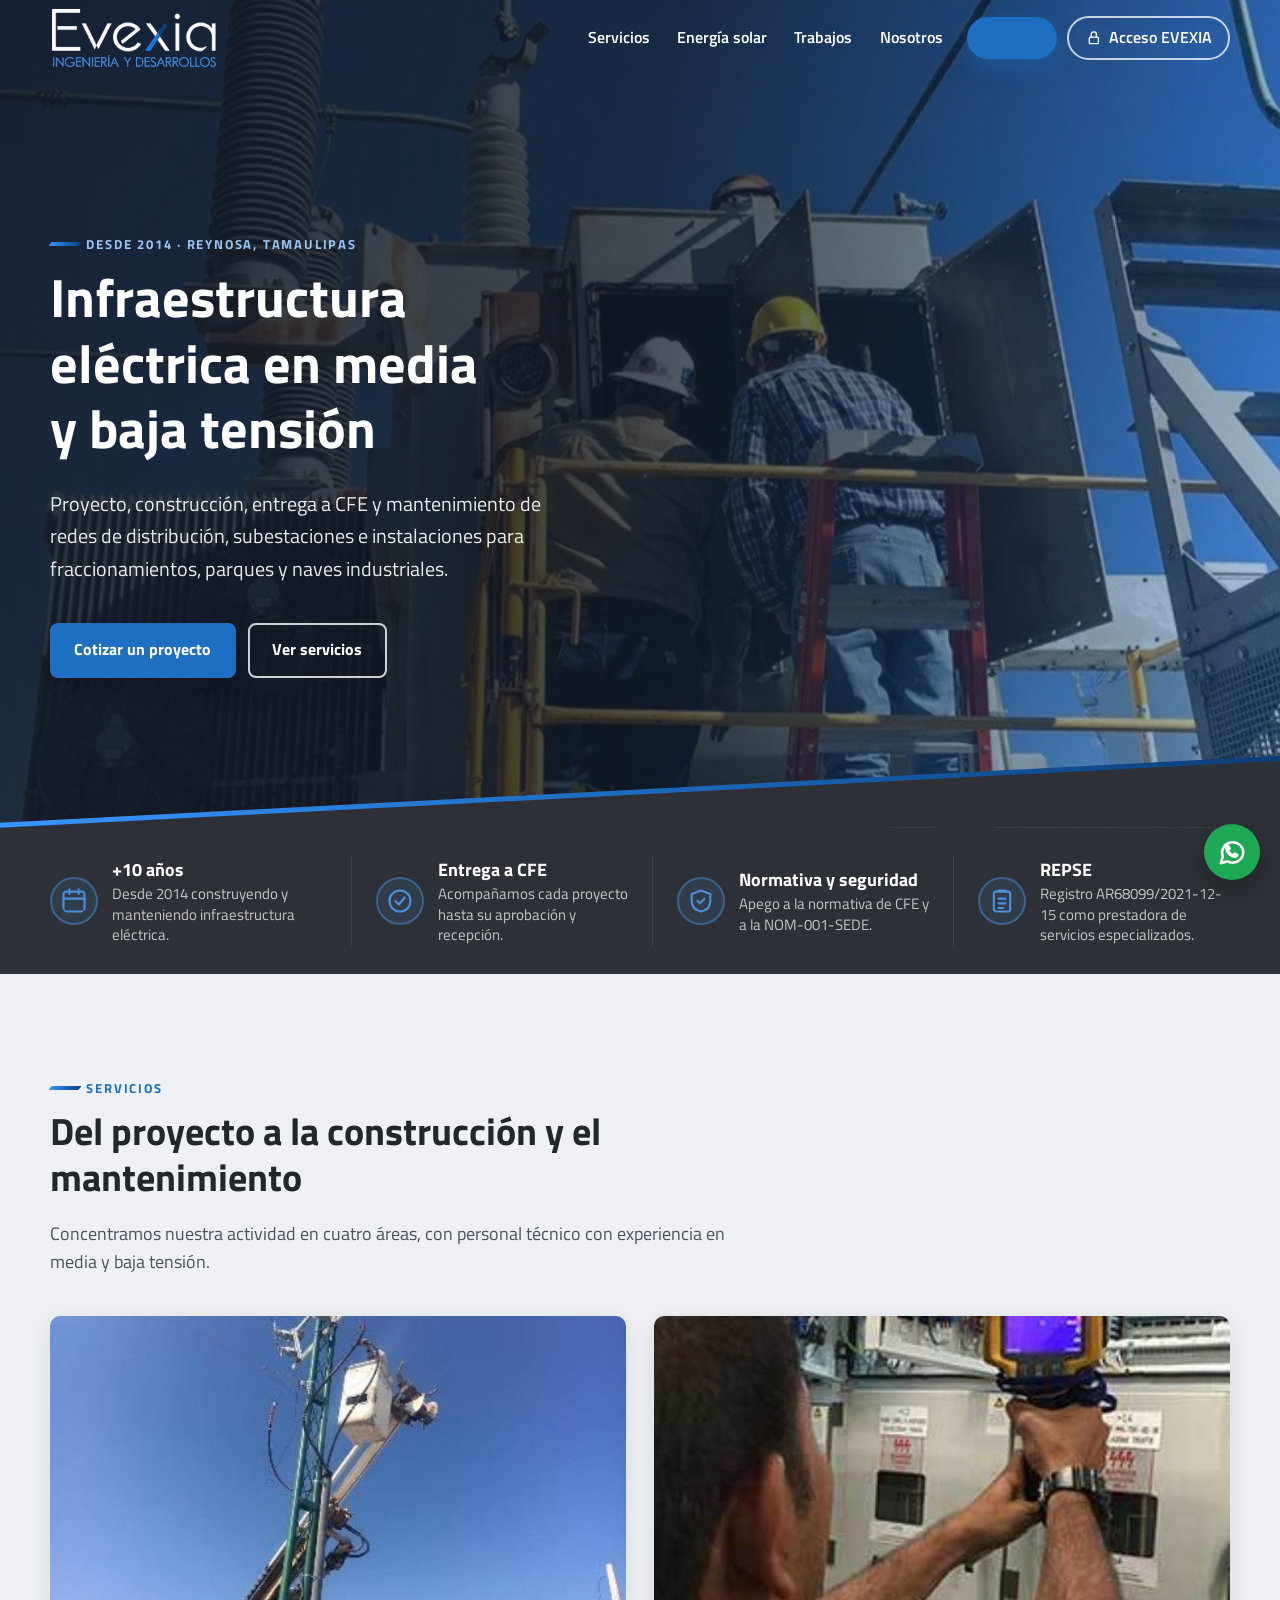
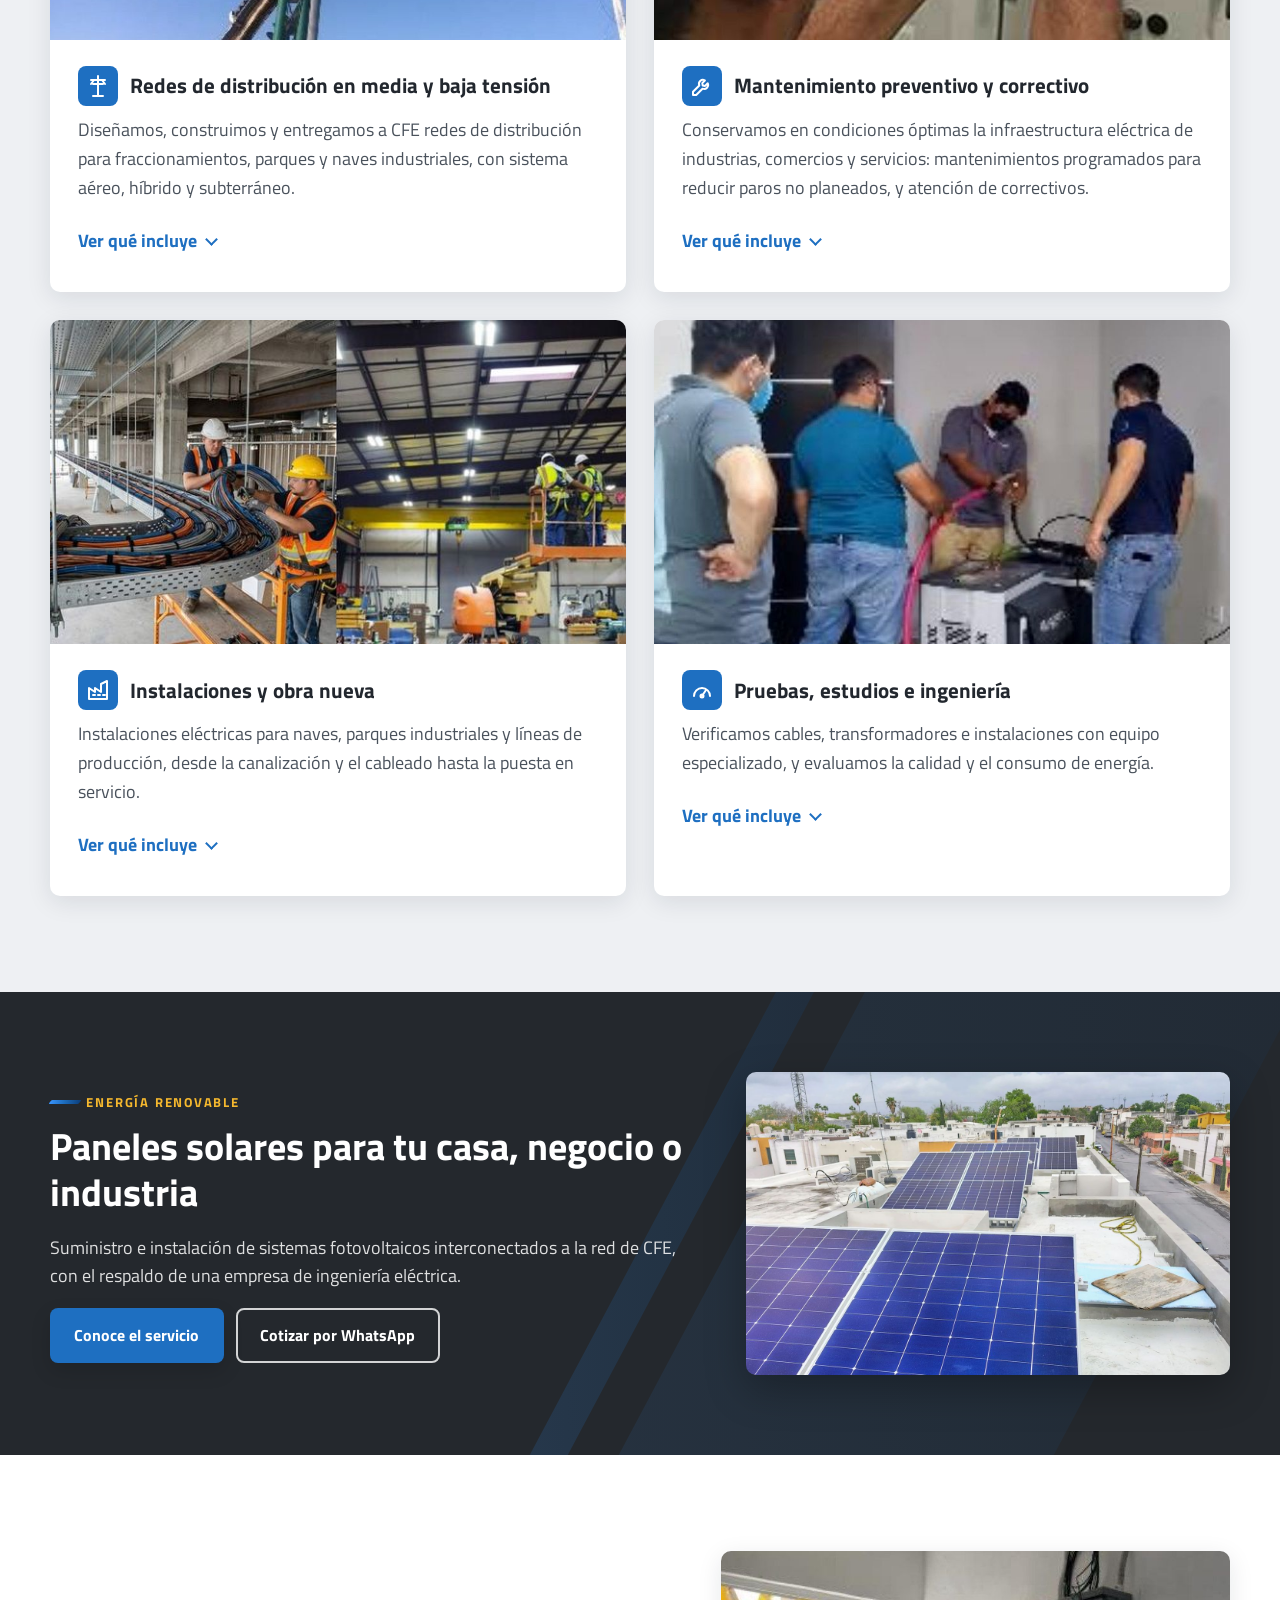
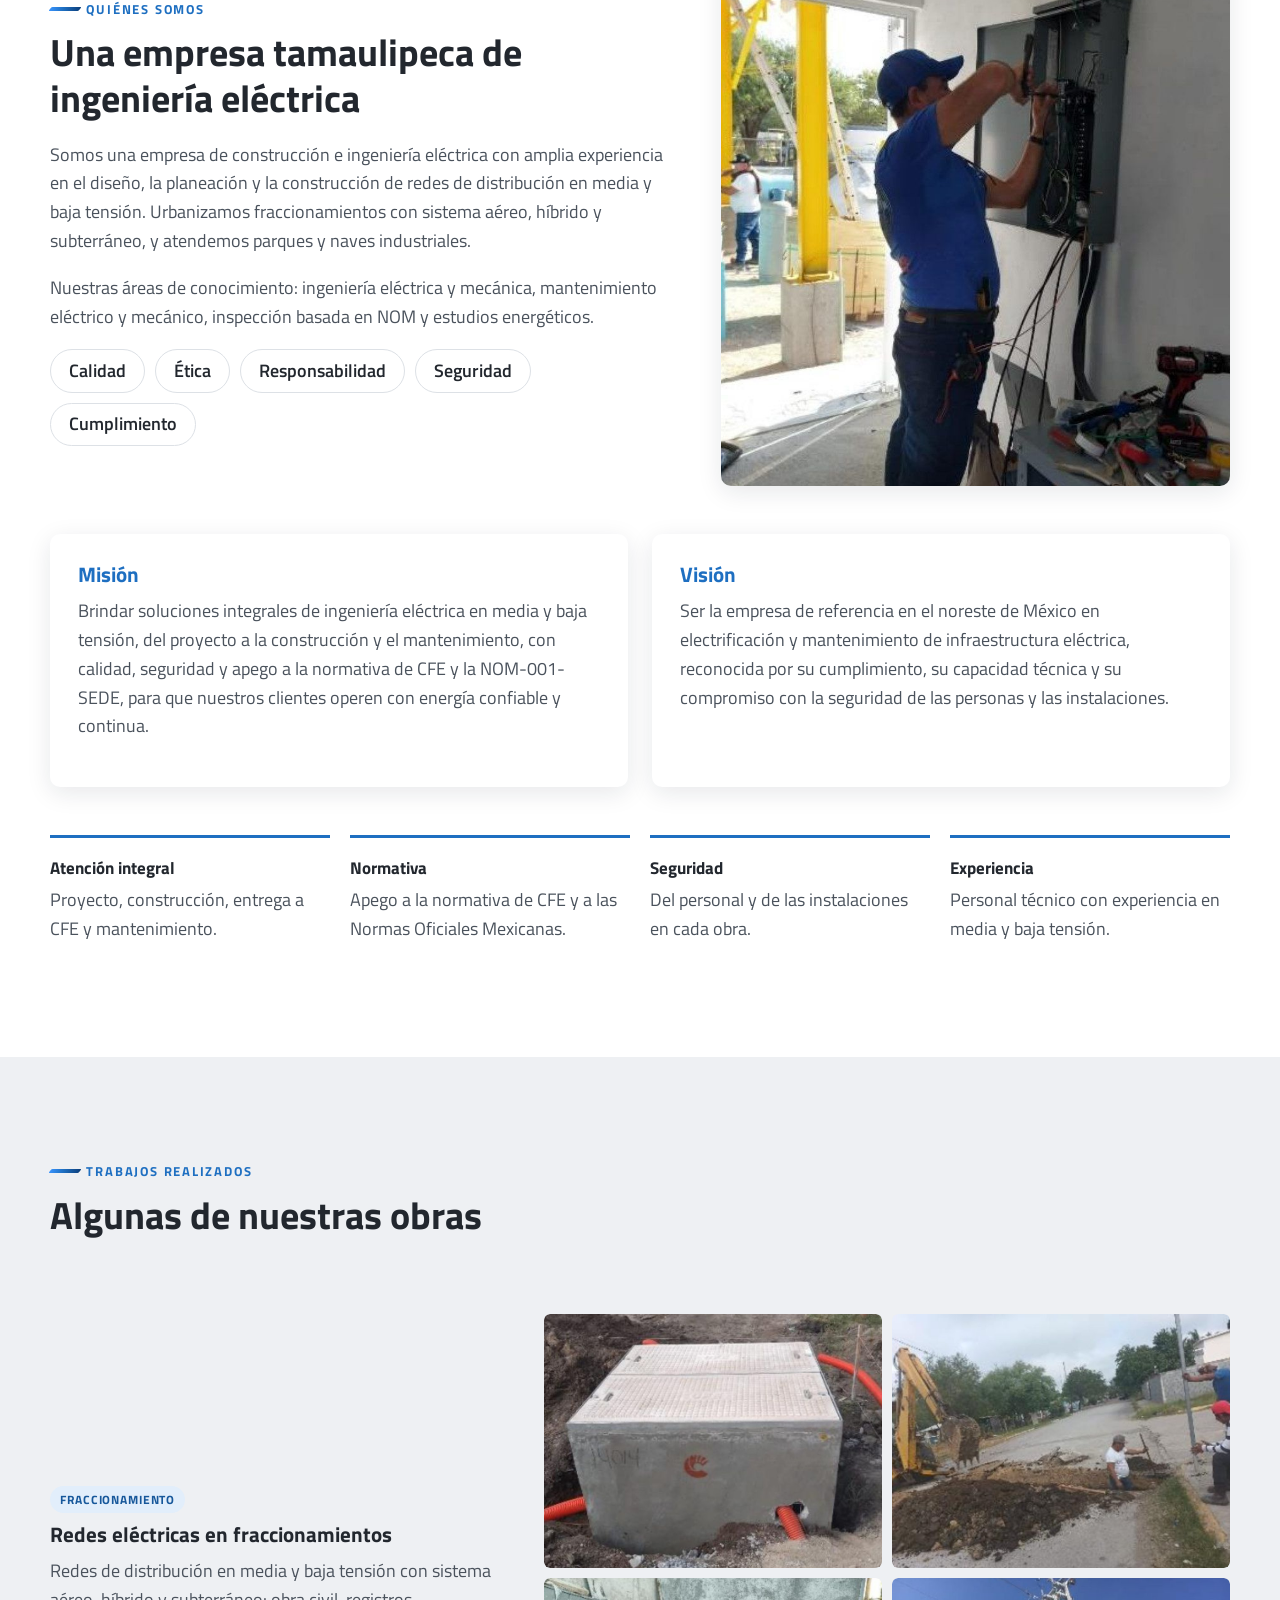
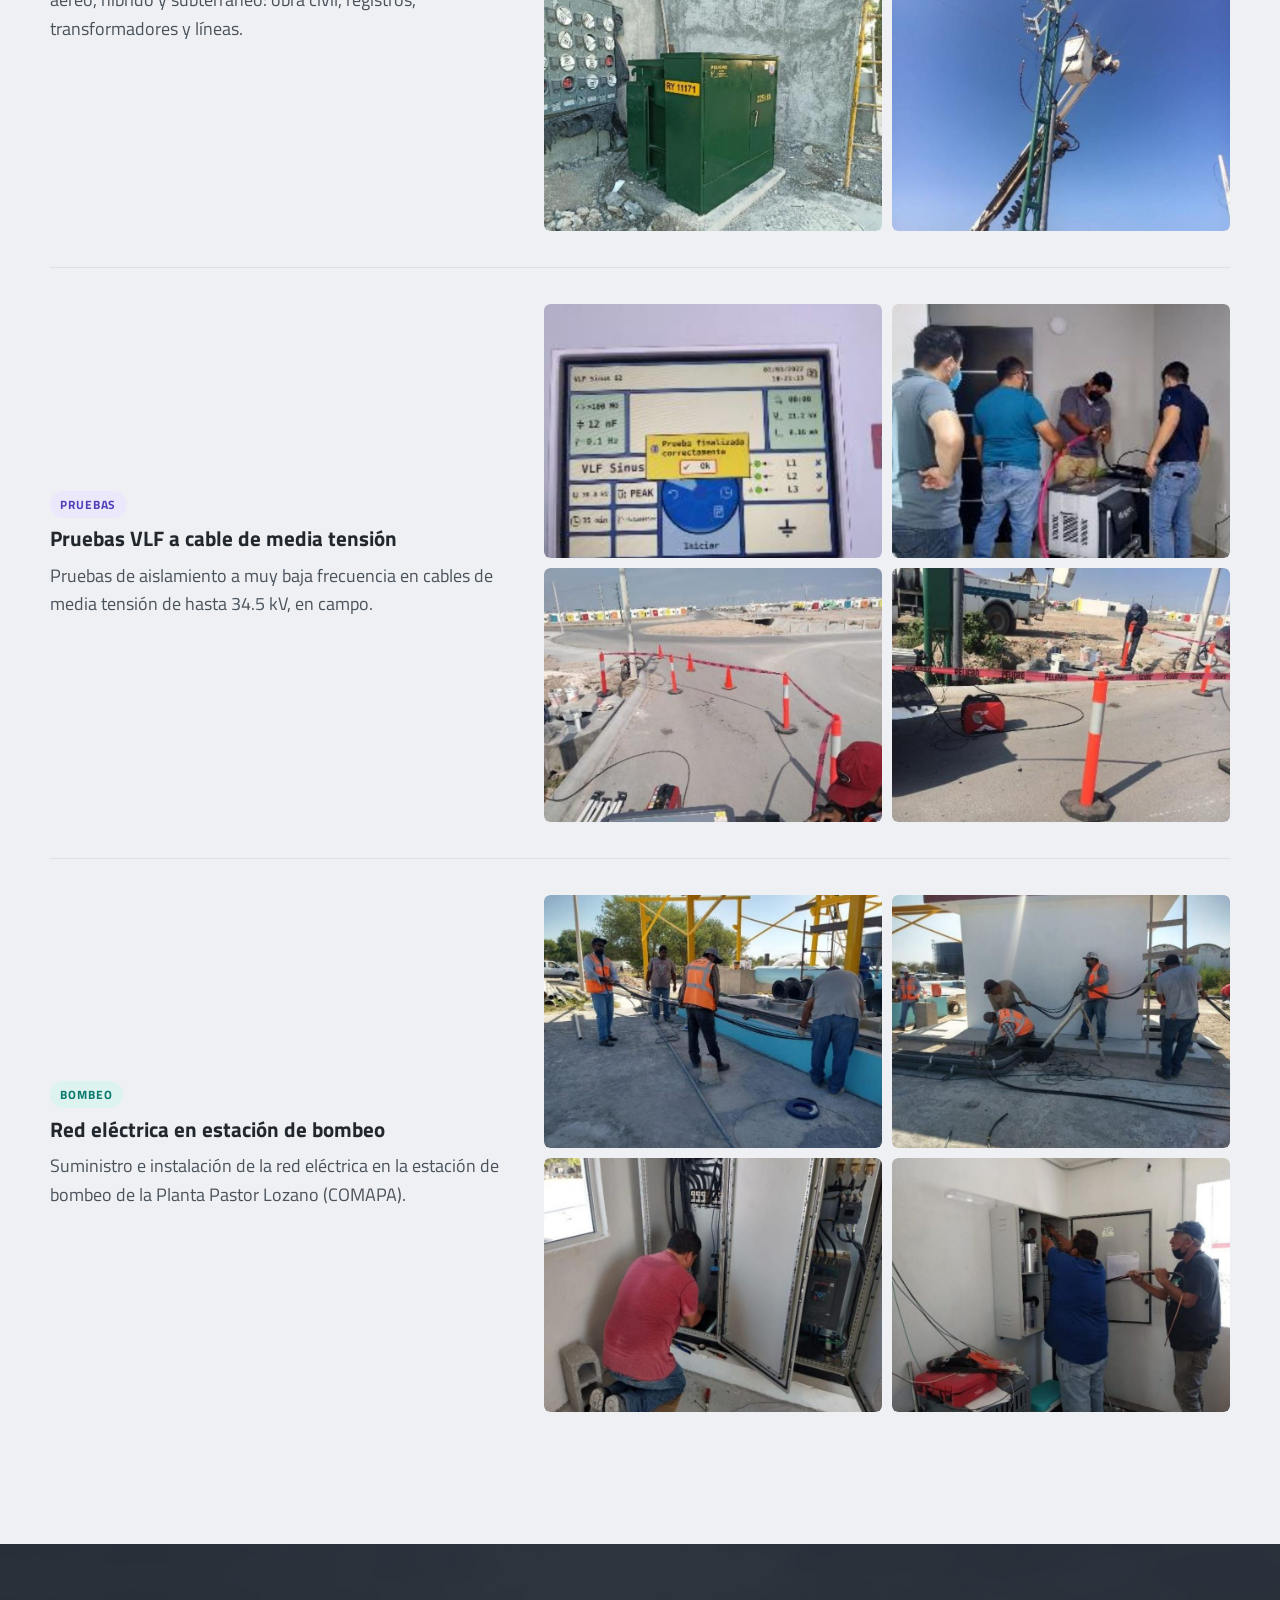
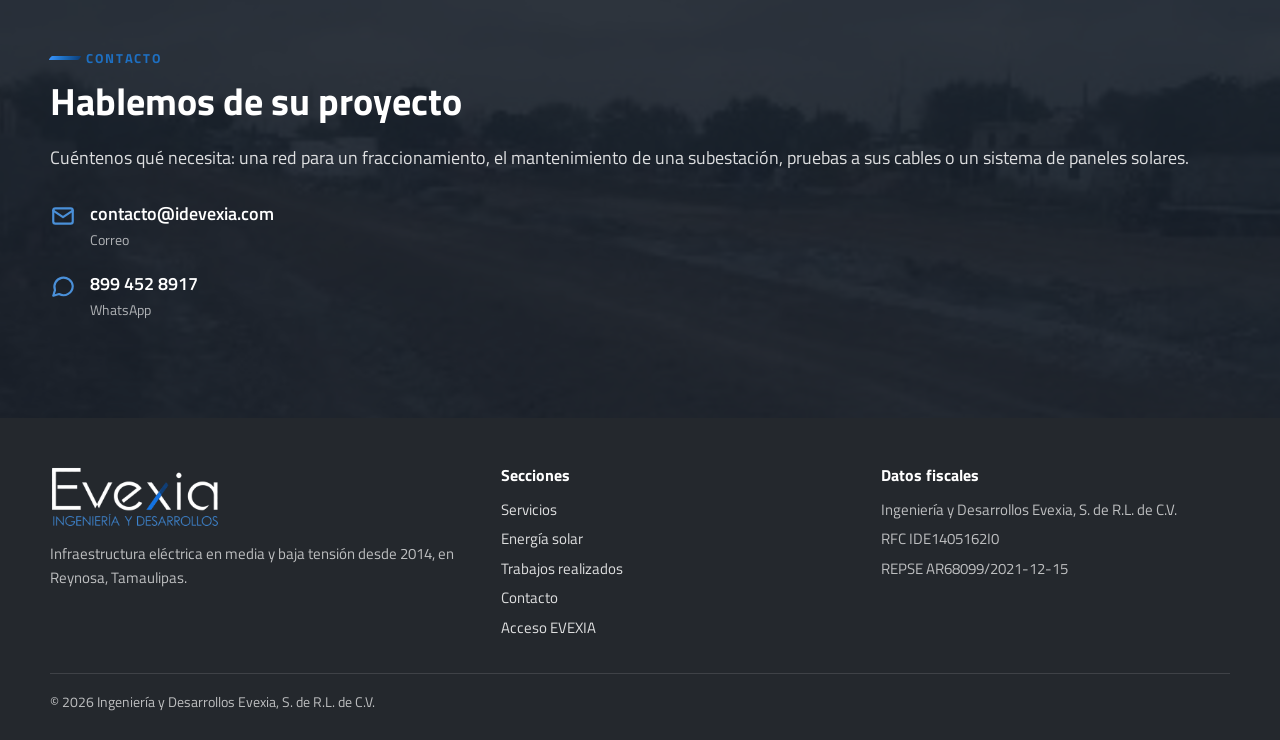
==== commit bbd96988: "Portada: franja de datos alineada y foto grande tambien en el celular La franja de datos perdia el m" ====
--- a/index.html
+++ b/index.html
@@ -19,7 +19,7 @@
 <link rel="preconnect" href="https://fonts.googleapis.com">
 <link rel="preconnect" href="https://fonts.gstatic.com" crossorigin>
 <link href="https://fonts.googleapis.com/css2?family=Titillium+Web:wght@400;600;700&display=swap" rel="stylesheet">
-<link rel="stylesheet" href="css/estilo.css?v=20261015c">
+<link rel="stylesheet" href="css/estilo.css?v=20261018b">
 <script type="application/ld+json">
 {
   "@context": "https://schema.org",
@@ -348,7 +348,7 @@
   <span>¿Cotizamos? Escríbanos</span>
 </a>
 
-<script src="js/sitio.js?v=20261015c" defer></script>
-<script src="js/contacto.js?v=20261015c" defer></script>
+<script src="js/sitio.js?v=20261018b" defer></script>
+<script src="js/contacto.js?v=20261018b" defer></script>
 </body>
 </html>
--- a/css/estilo.css
+++ b/css/estilo.css
@@ -182,8 +182,8 @@
   animation: acercar 22s ease-out both;
 }
 @keyframes acercar { from { transform: scale(1.12); } to { transform: scale(1); } }
-/* En el celular, la misma foto más ligera (71 KB en lugar de 164). */
-@media (max-width: 700px) { .portada::after { background-image: url("../img/subestacion-movil.jpg"); } }
+/* En el celular la portada es alta y angosta: la foto se estira más que en la computadora, así que va la misma
+   foto grande (la versión de 760 px se veía pixeleada). */
 .portada .etiqueta, .portada h1, .portada p, .portada .botones { animation: subir .9s cubic-bezier(.2, .7, .2, 1) both; }
 .portada h1 { animation-delay: .12s; }
 .portada p { animation-delay: .24s; }
@@ -201,7 +201,7 @@
 /* Franja de datos */
 .datos { background: var(--pizarra); color: var(--blanco); }
 .datos ul {
-  list-style: none; margin: 0; padding: 28px 0;
+  list-style: none; margin: 0 auto; padding: 28px 0;
   display: grid; grid-template-columns: repeat(4, 1fr); gap: 24px;
 }
 .datos li { display: flex; gap: 14px; align-items: flex-start; }
@@ -248,6 +248,7 @@
   width: 100%; max-width: 540px; justify-self: center; aspect-ratio: 4 / 3; object-fit: cover;
   border-radius: var(--radio); box-shadow: 0 14px 40px rgba(0, 0, 0, .28);
 }
+video.foto-solar { display: block; height: auto; background: #dfe9f3; }
 .foto-solar.ancha { max-width: 600px; aspect-ratio: 16 / 10; object-position: 40% 60%; }
 @media (max-width: 820px) {
   .solar-franja .contenedor { grid-template-columns: 1fr; }
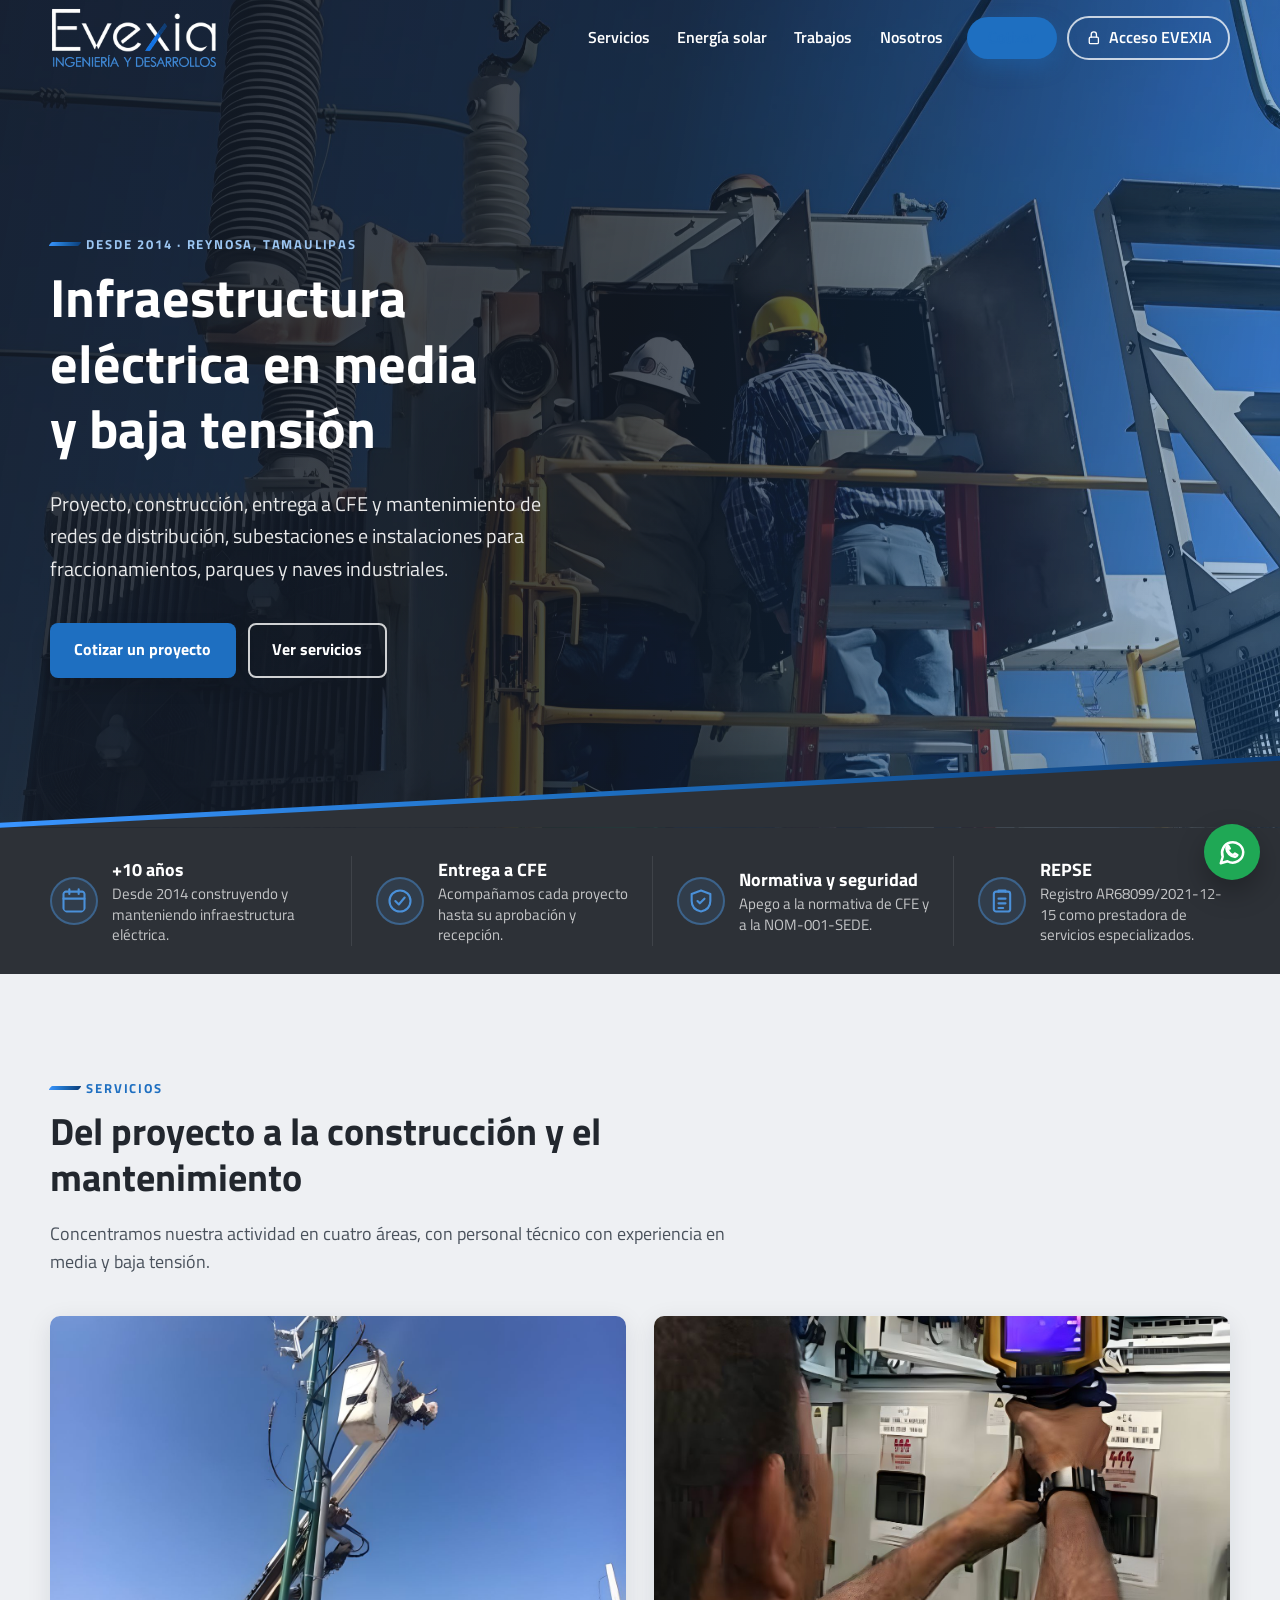
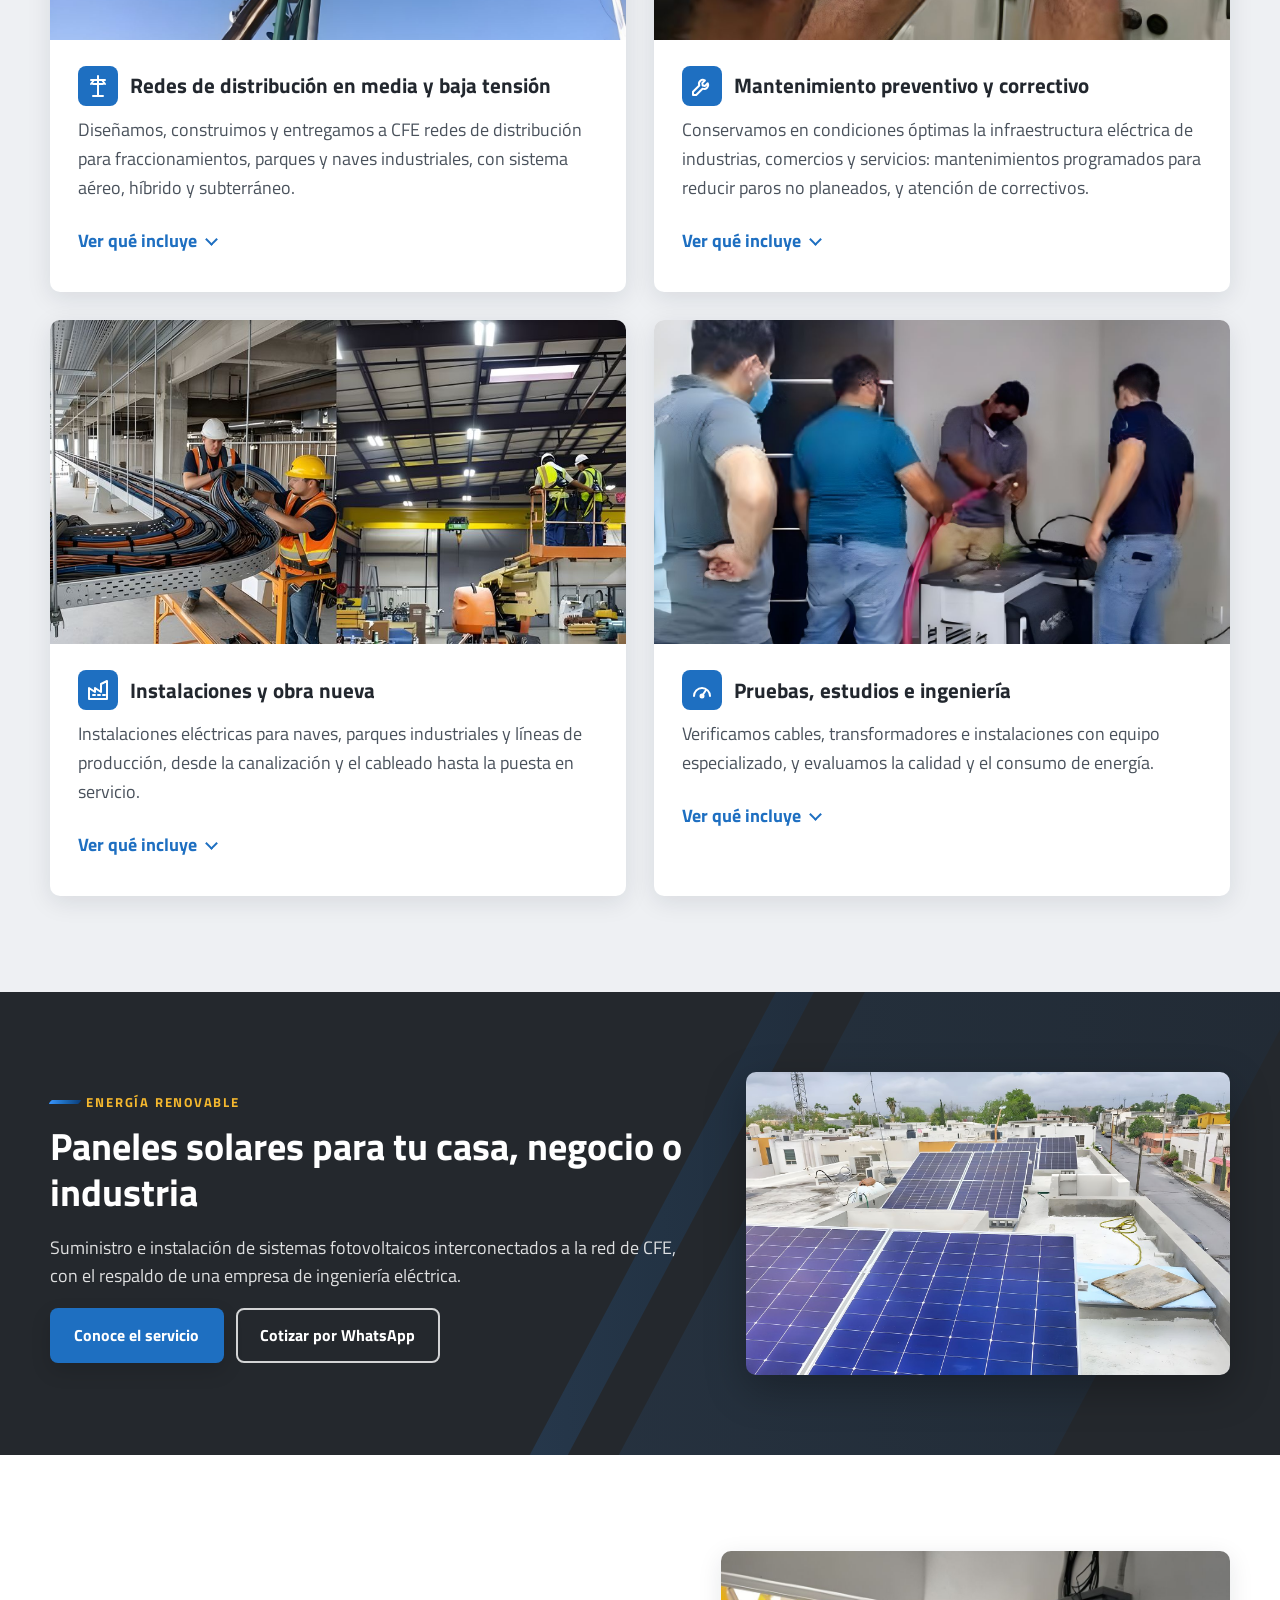
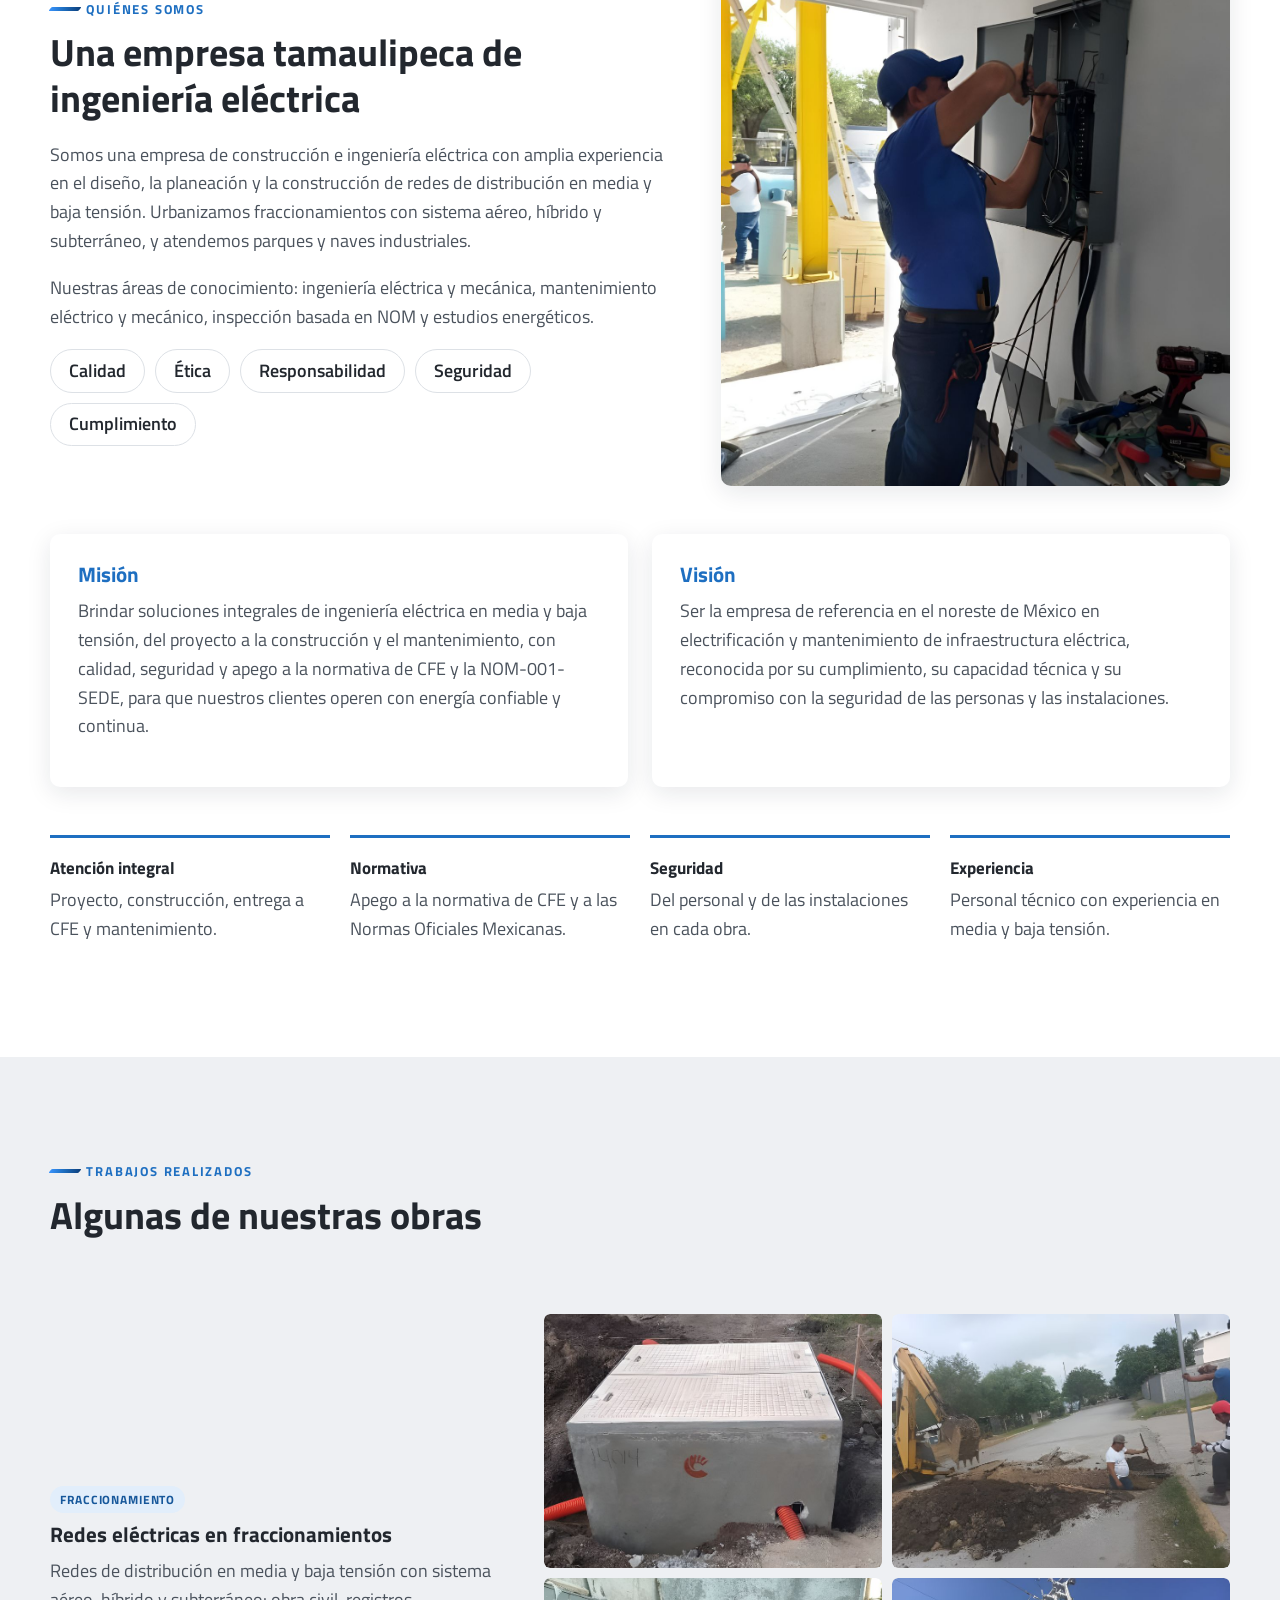
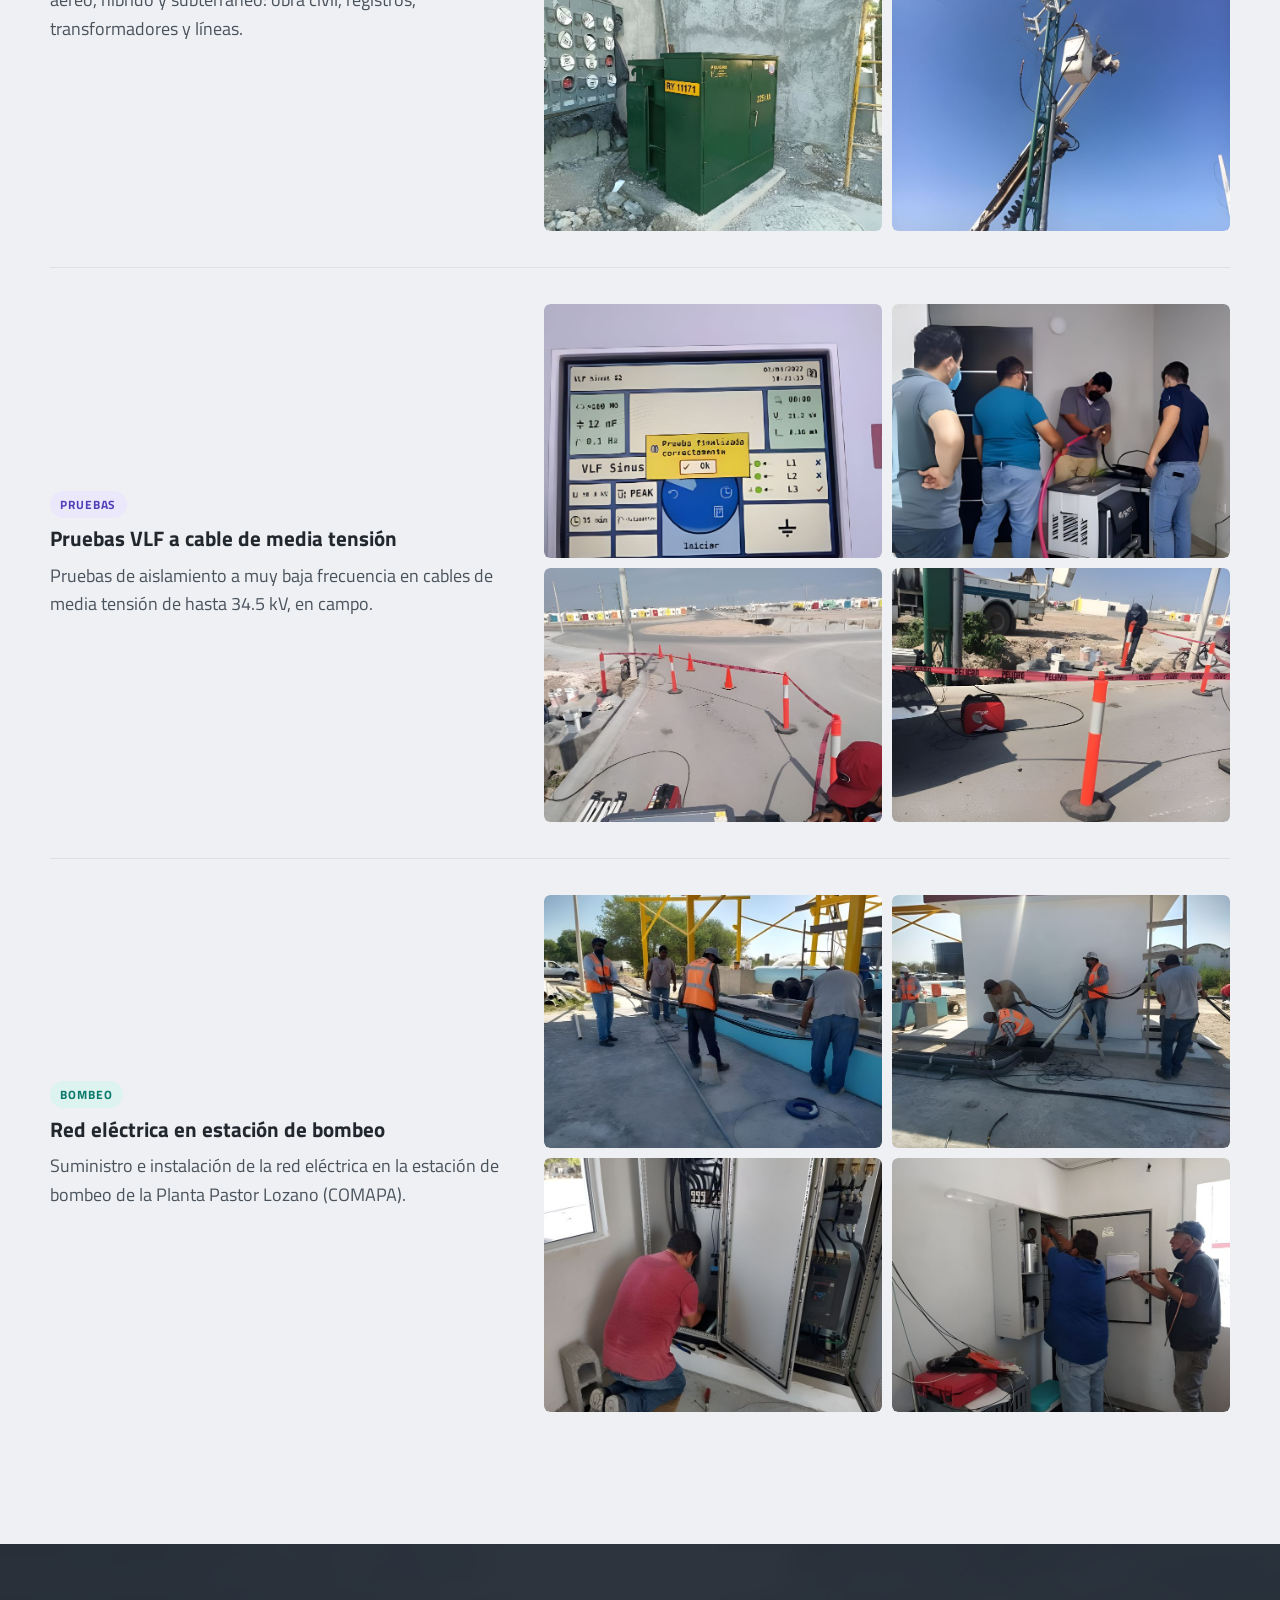
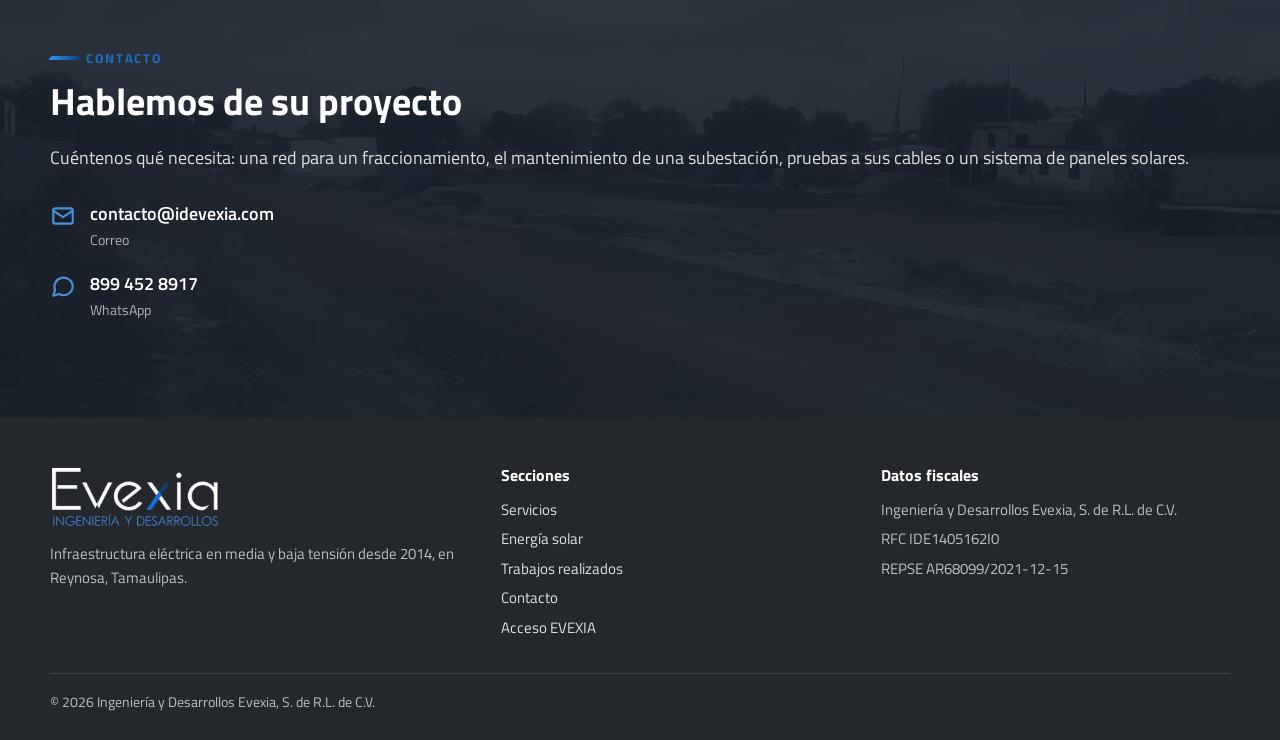
==== commit d0816a7c: "Fotos mas nitidas: ampliadas con IA (Real-ESRGAN) y version grande en el visor Las fotos del sitio v" ====
--- a/index.html
+++ b/index.html
@@ -19,7 +19,7 @@
 <link rel="preconnect" href="https://fonts.googleapis.com">
 <link rel="preconnect" href="https://fonts.gstatic.com" crossorigin>
 <link href="https://fonts.googleapis.com/css2?family=Titillium+Web:wght@400;600;700&display=swap" rel="stylesheet">
-<link rel="stylesheet" href="css/estilo.css?v=20261018b">
+<link rel="stylesheet" href="css/estilo.css?v=20261019a">
 <script type="application/ld+json">
 {
   "@context": "https://schema.org",
@@ -238,10 +238,10 @@
           <p>Redes de distribución en media y baja tensión con sistema aéreo, híbrido y subterráneo: obra civil, registros, transformadores y líneas.</p>
         </div>
         <ul class="galeria">
-          <li><img src="img/fracc-registro.jpg" alt="Registro de concreto con sus ductos" width="800" height="609" loading="lazy"></li>
-          <li><img src="img/fracc-zanja.jpg" alt="Excavación de zanja para la red subterránea" width="800" height="561" loading="lazy"></li>
-          <li><img src="img/fracc-transformador.jpg" alt="Transformador tipo pedestal instalado" width="800" height="609" loading="lazy"></li>
-          <li><img src="img/fracc-poste.jpg" alt="Poste de la red aérea con su equipo" width="800" height="609" loading="lazy"></li>
+          <li><img src="img/fracc-registro.jpg" data-grande="img/grande/fracc-registro.jpg" alt="Registro de concreto con sus ductos" width="800" height="609" loading="lazy"></li>
+          <li><img src="img/fracc-zanja.jpg" data-grande="img/grande/fracc-zanja.jpg" alt="Excavación de zanja para la red subterránea" width="800" height="561" loading="lazy"></li>
+          <li><img src="img/fracc-transformador.jpg" data-grande="img/grande/fracc-transformador.jpg" alt="Transformador tipo pedestal instalado" width="800" height="609" loading="lazy"></li>
+          <li><img src="img/fracc-poste.jpg" data-grande="img/grande/fracc-poste.jpg" alt="Poste de la red aérea con su equipo" width="800" height="609" loading="lazy"></li>
         </ul>
       </article>
       <article class="trabajo">
@@ -251,10 +251,10 @@
           <p>Pruebas de aislamiento a muy baja frecuencia en cables de media tensión de hasta 34.5 kV, en campo.</p>
         </div>
         <ul class="galeria">
-          <li><img src="img/vlf-pantalla.jpg" alt="Pantalla del equipo VLF con la prueba terminada correctamente" width="800" height="609" loading="lazy"></li>
-          <li><img src="img/vlf-equipo.jpg" alt="Equipo de trabajo preparando la prueba VLF" width="800" height="692" loading="lazy"></li>
-          <li><img src="img/vlf-campo.jpg" alt="Área acordonada durante una prueba en campo" width="800" height="609" loading="lazy"></li>
-          <li><img src="img/vlf-calle.jpg" alt="Prueba de cable en la vía pública con señalamiento" width="800" height="585" loading="lazy"></li>
+          <li><img src="img/vlf-pantalla.jpg" data-grande="img/grande/vlf-pantalla.jpg" alt="Pantalla del equipo VLF con la prueba terminada correctamente" width="800" height="609" loading="lazy"></li>
+          <li><img src="img/vlf-equipo.jpg" data-grande="img/grande/vlf-equipo.jpg" alt="Equipo de trabajo preparando la prueba VLF" width="800" height="692" loading="lazy"></li>
+          <li><img src="img/vlf-campo.jpg" data-grande="img/grande/vlf-campo.jpg" alt="Área acordonada durante una prueba en campo" width="800" height="609" loading="lazy"></li>
+          <li><img src="img/vlf-calle.jpg" data-grande="img/grande/vlf-calle.jpg" alt="Prueba de cable en la vía pública con señalamiento" width="800" height="585" loading="lazy"></li>
         </ul>
       </article>
       <article class="trabajo">
@@ -264,10 +264,10 @@
           <p>Suministro e instalación de la red eléctrica en la estación de bombeo de la Planta Pastor Lozano (COMAPA).</p>
         </div>
         <ul class="galeria">
-          <li><img src="img/comapa-obra.jpg" alt="Personal tendiendo cable en la estación de bombeo" width="800" height="609" loading="lazy"></li>
-          <li><img src="img/comapa-caseta.jpg" alt="Caseta eléctrica de la estación de bombeo" width="800" height="609" loading="lazy"></li>
-          <li><img src="img/comapa-tablero.jpg" alt="Conexión de tableros de control" width="800" height="628" loading="lazy"></li>
-          <li><img src="img/comapa-centro-carga.jpg" alt="Instalación de centro de carga" width="800" height="609" loading="lazy"></li>
+          <li><img src="img/comapa-obra.jpg" data-grande="img/grande/comapa-obra.jpg" alt="Personal tendiendo cable en la estación de bombeo" width="800" height="609" loading="lazy"></li>
+          <li><img src="img/comapa-caseta.jpg" data-grande="img/grande/comapa-caseta.jpg" alt="Caseta eléctrica de la estación de bombeo" width="800" height="609" loading="lazy"></li>
+          <li><img src="img/comapa-tablero.jpg" data-grande="img/grande/comapa-tablero.jpg" alt="Conexión de tableros de control" width="800" height="628" loading="lazy"></li>
+          <li><img src="img/comapa-centro-carga.jpg" data-grande="img/grande/comapa-centro-carga.jpg" alt="Instalación de centro de carga" width="800" height="609" loading="lazy"></li>
         </ul>
       </article>
     </div>
@@ -348,7 +348,7 @@
   <span>¿Cotizamos? Escríbanos</span>
 </a>
 
-<script src="js/sitio.js?v=20261018b" defer></script>
-<script src="js/contacto.js?v=20261018b" defer></script>
+<script src="js/sitio.js?v=20261019a" defer></script>
+<script src="js/contacto.js?v=20261019a" defer></script>
 </body>
 </html>
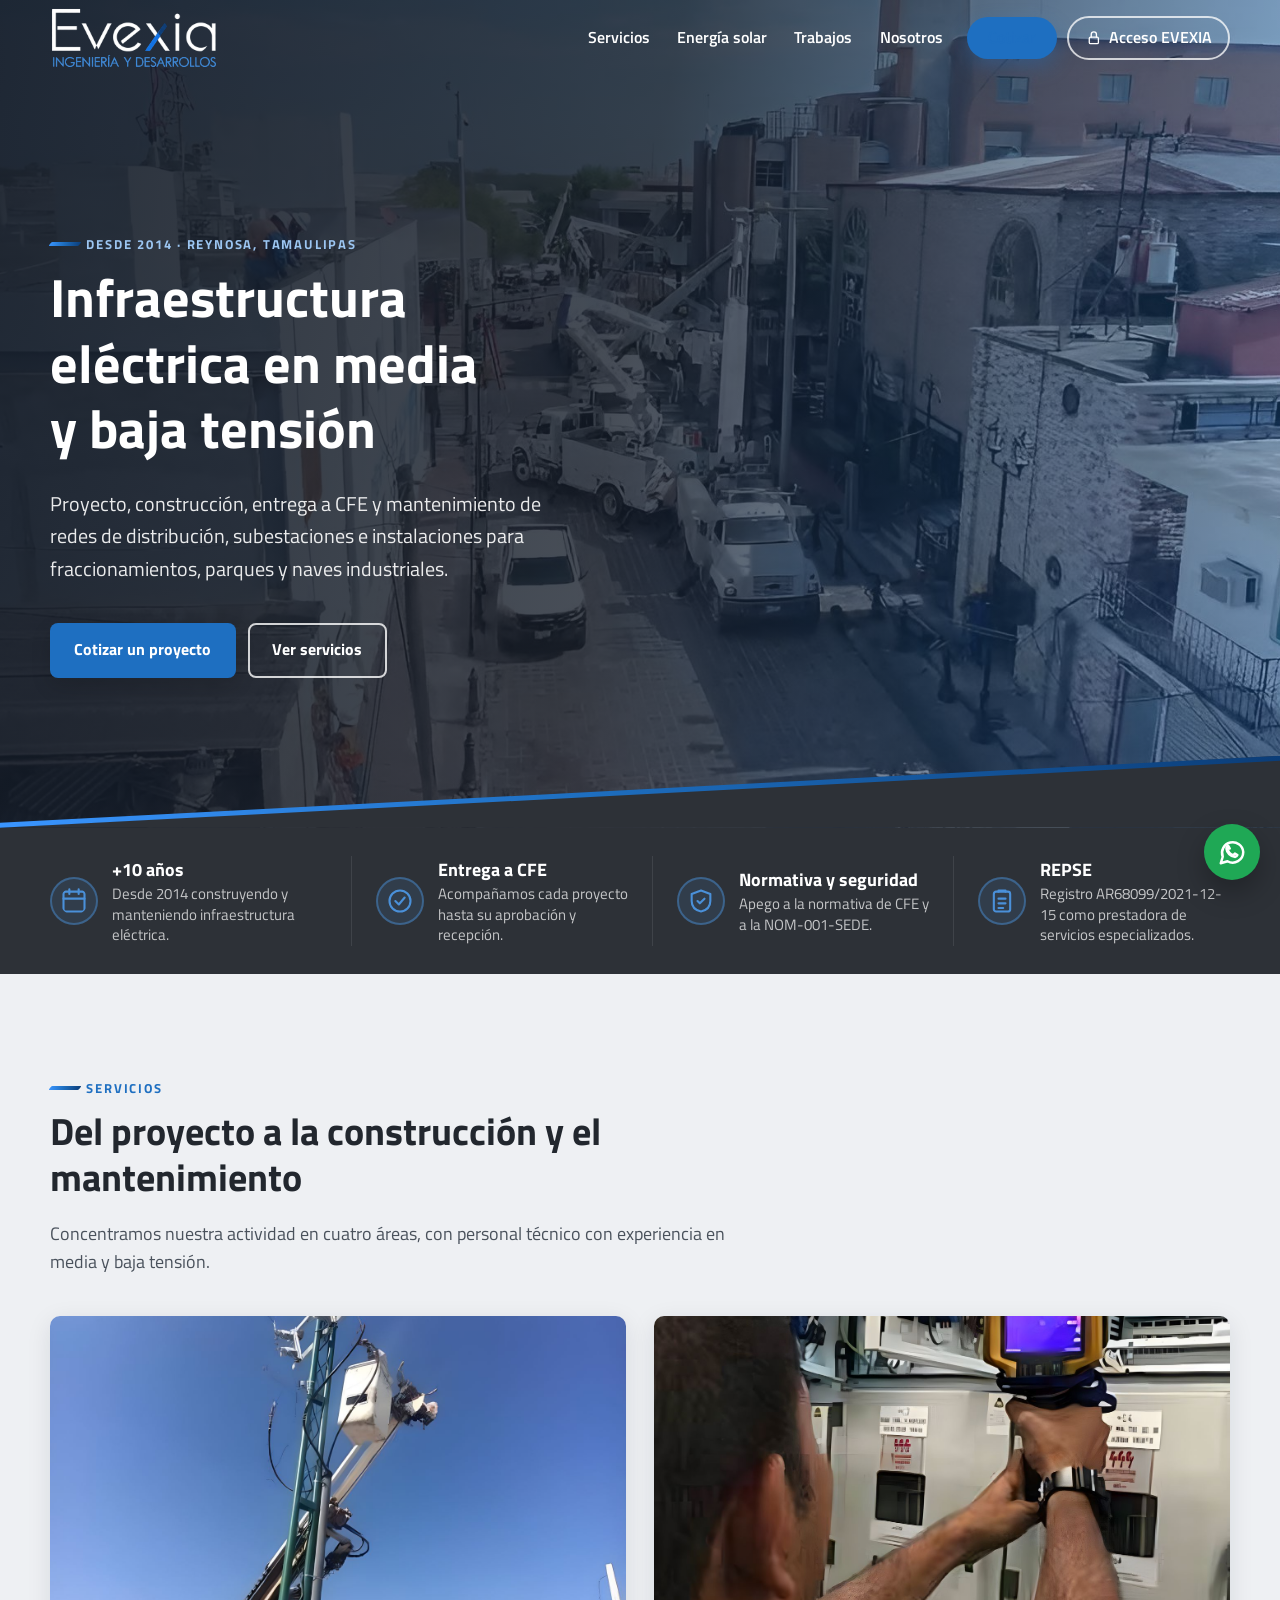
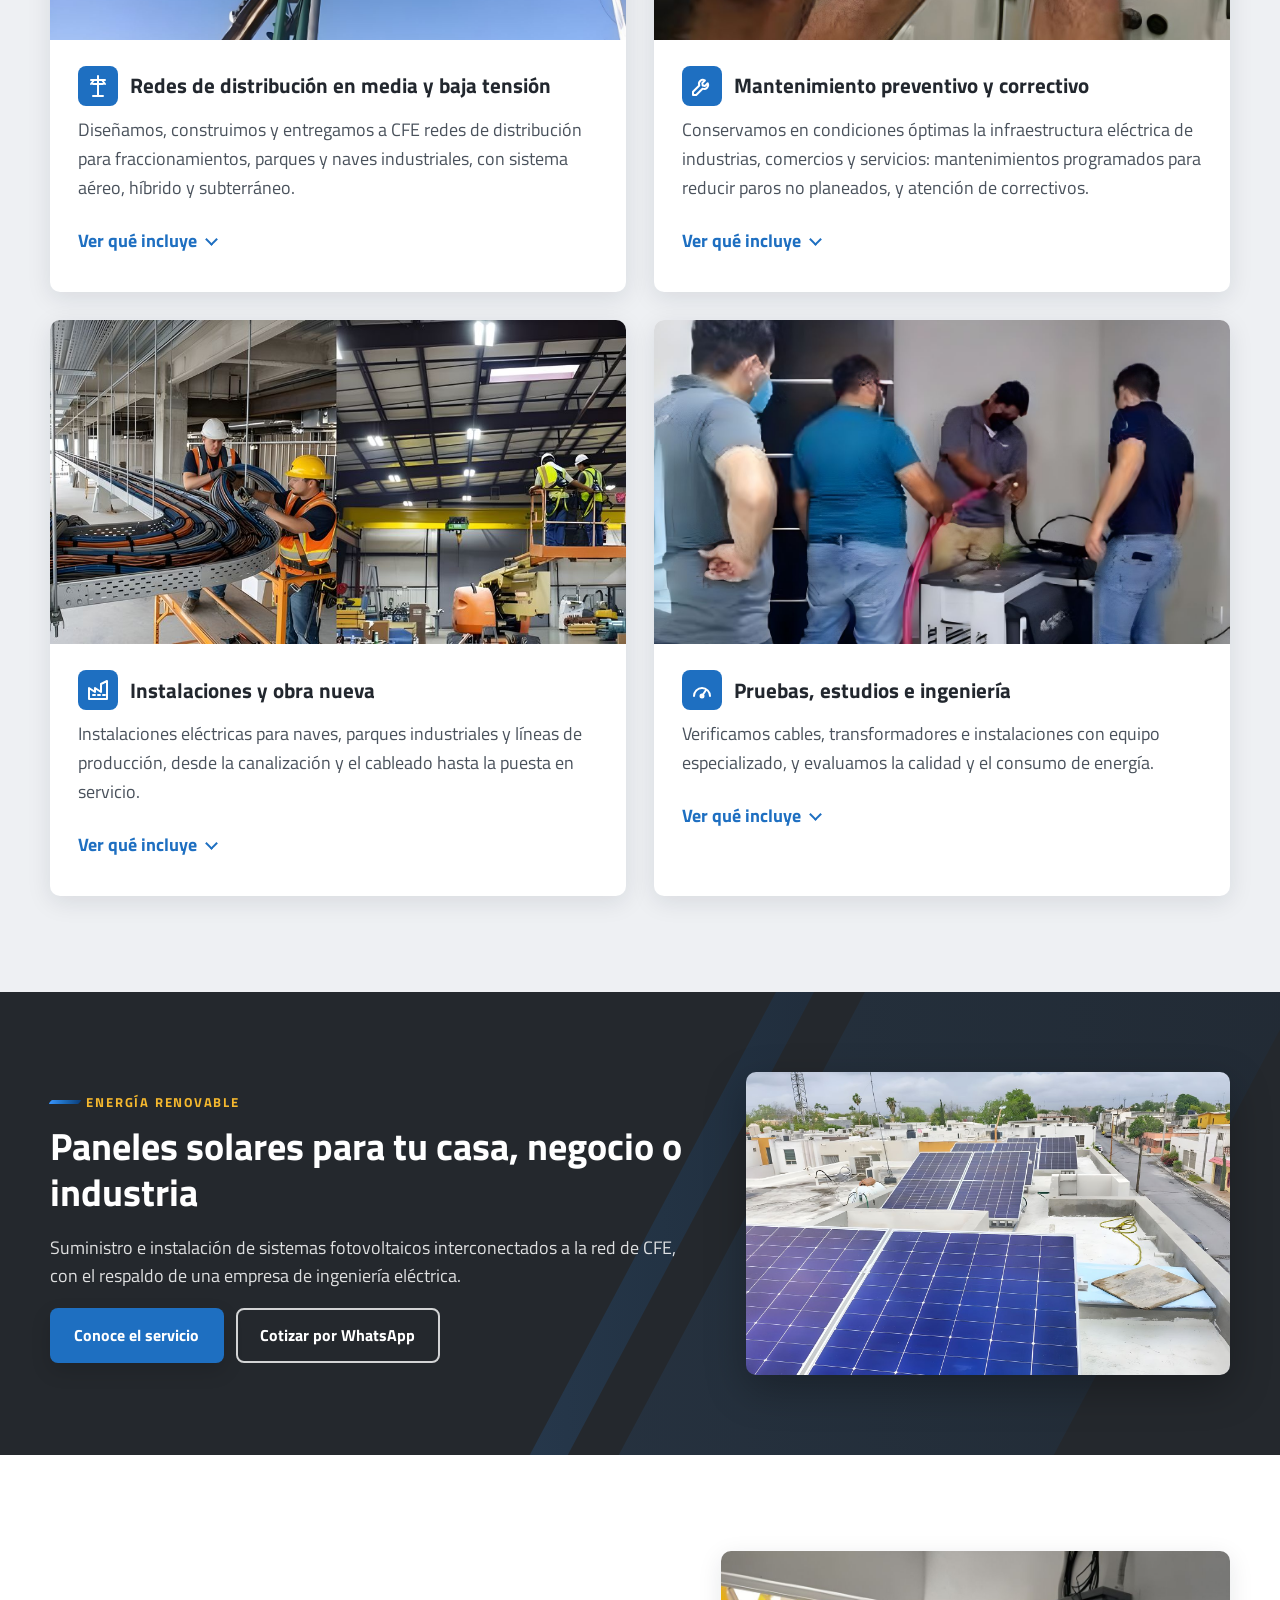
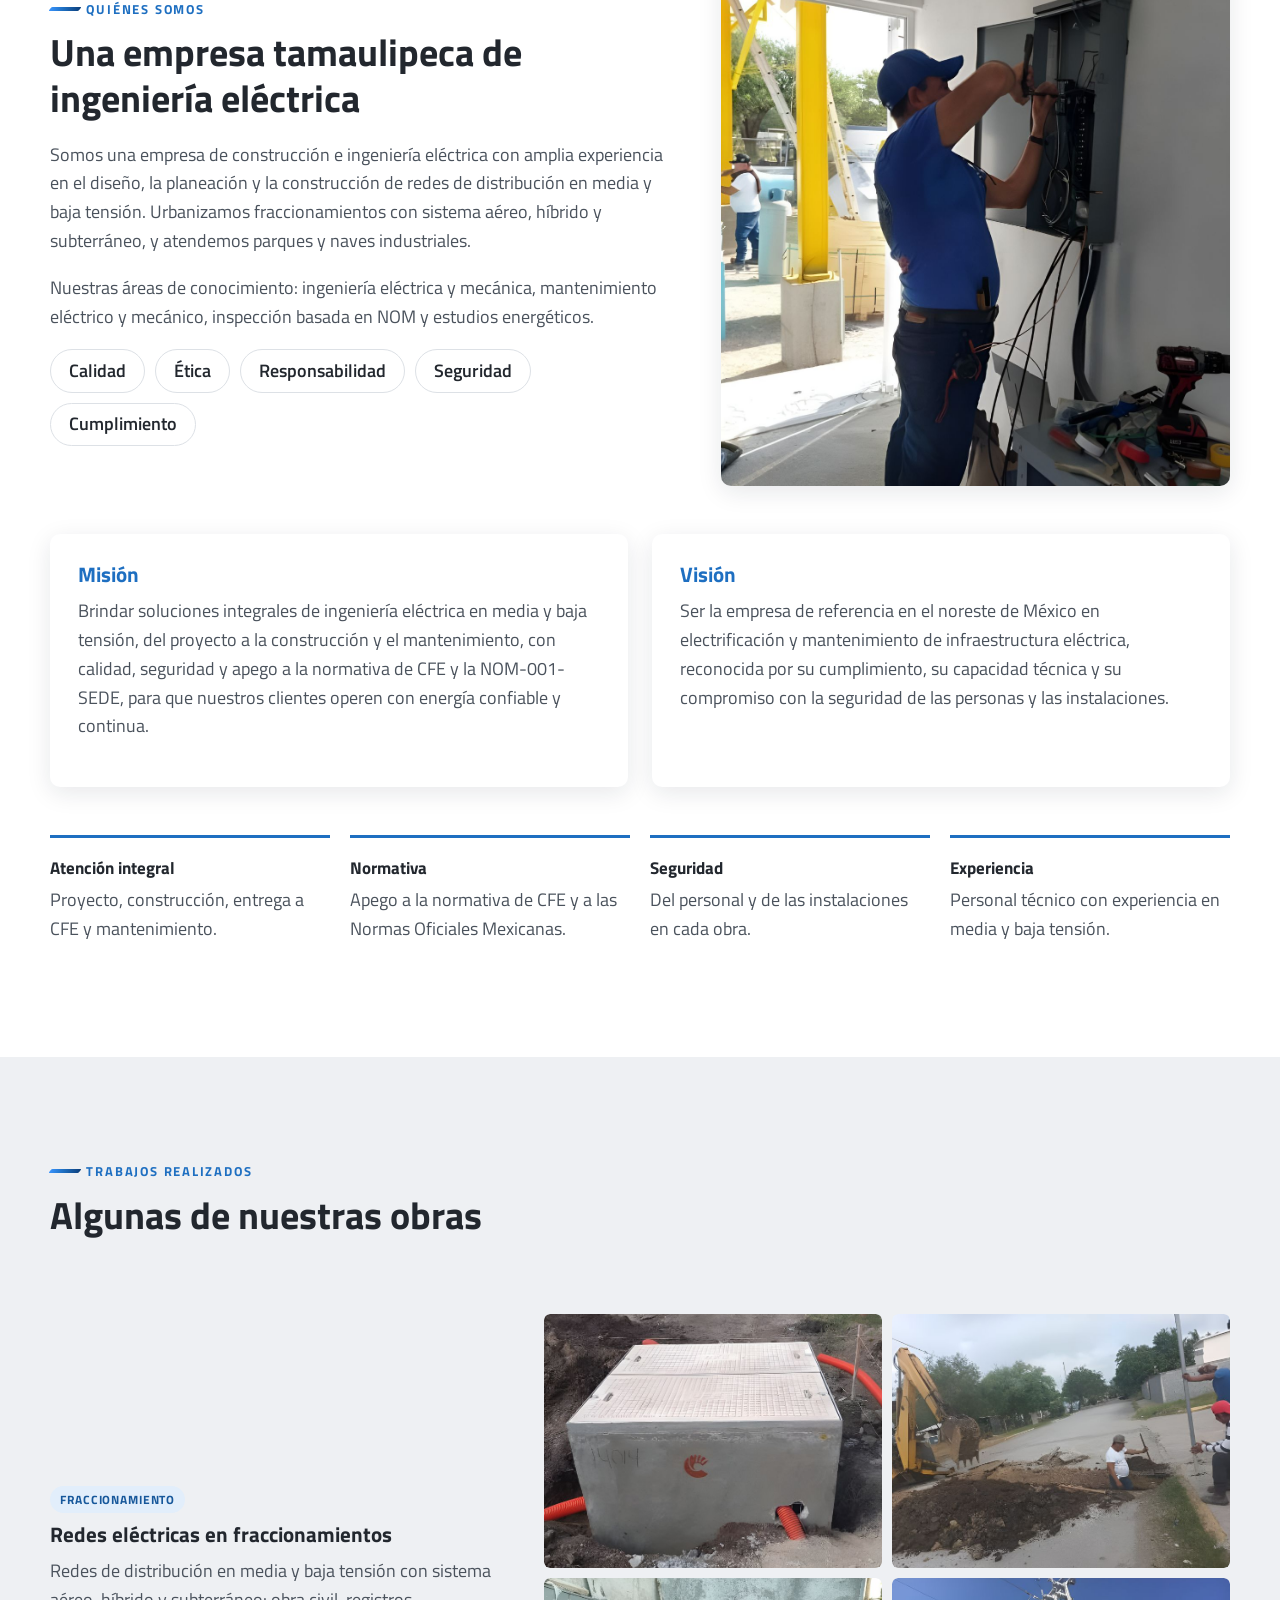
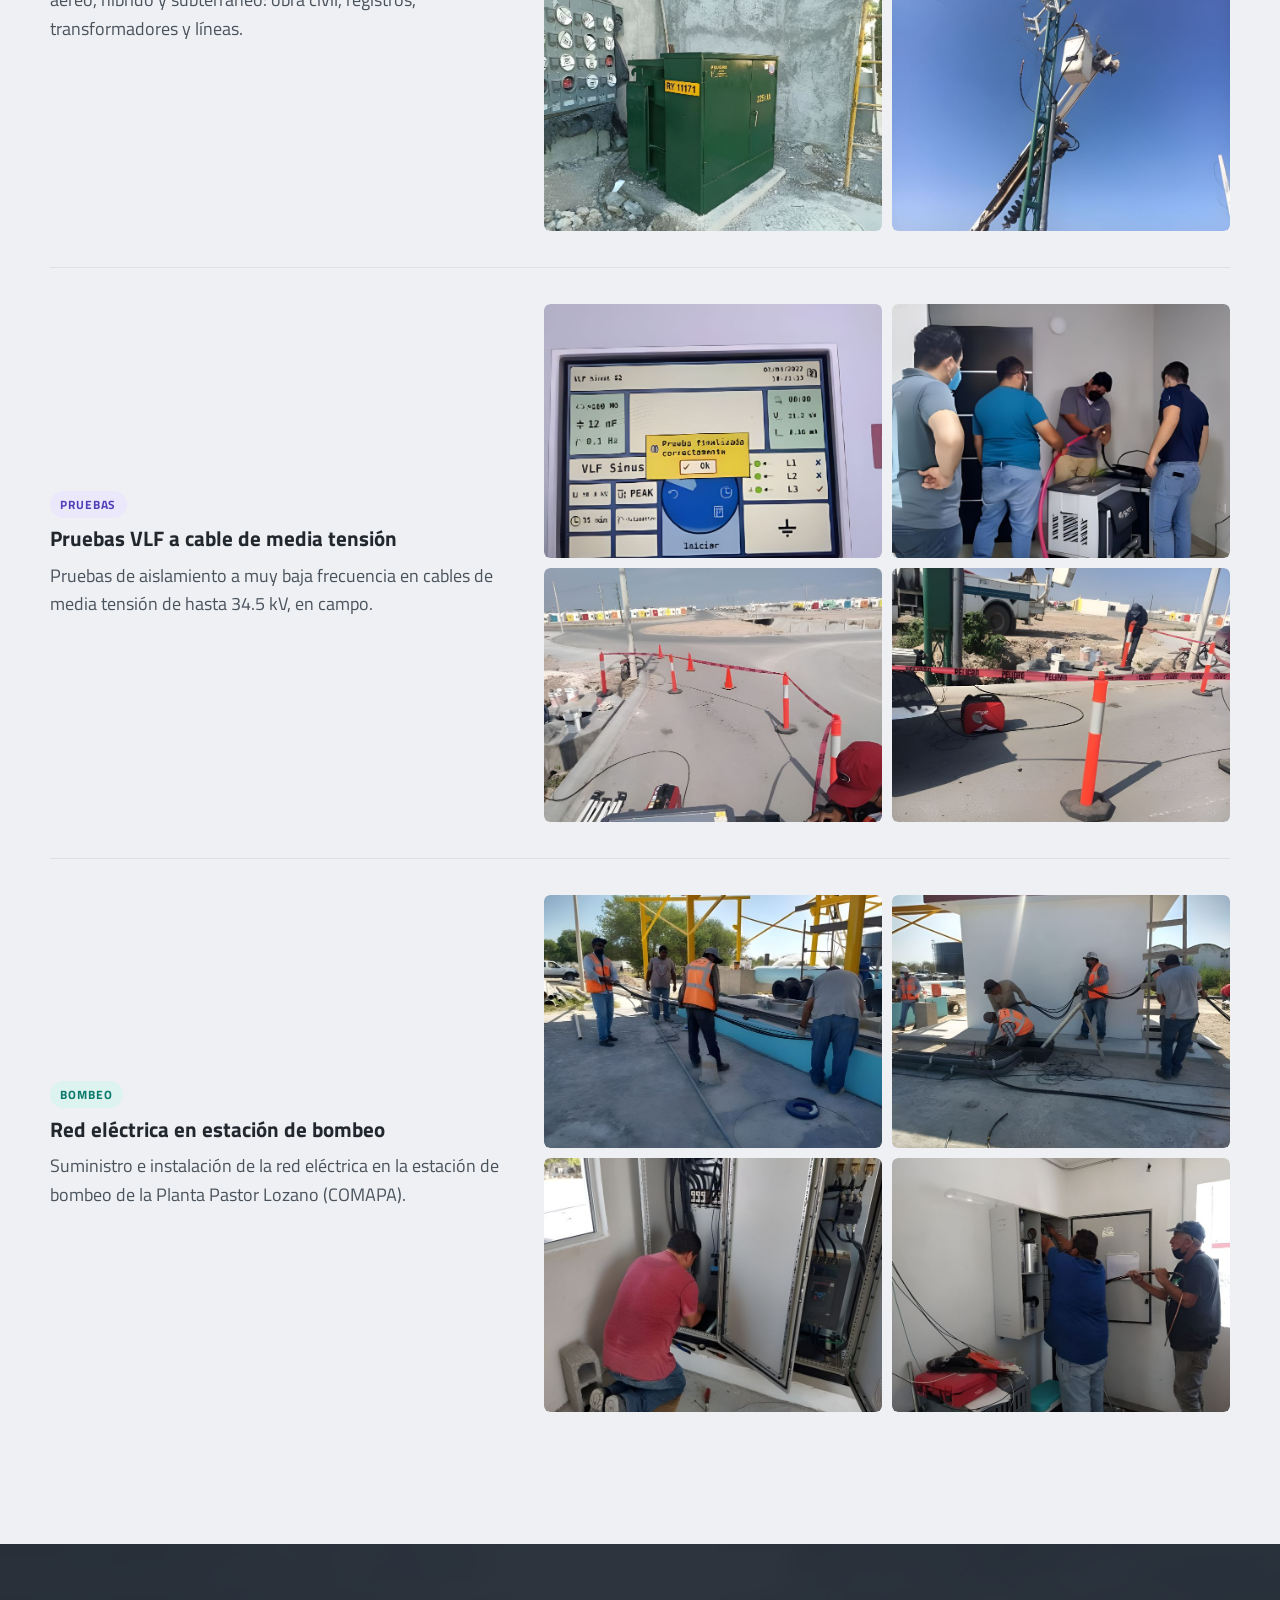
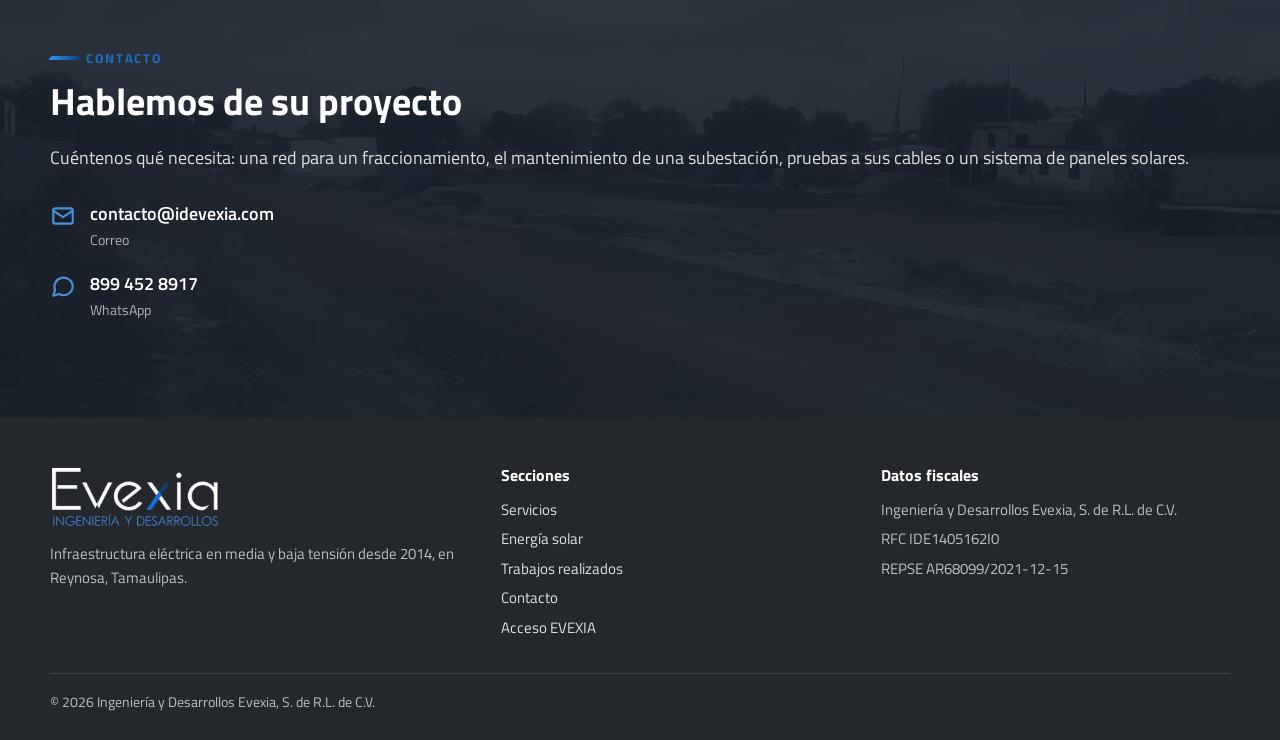
==== commit e5b079e9: "Portada: video de fondo con las gruas trabajando en el centro 15 s del video del dron (0:38 a 0:53) " ====
--- a/index.html
+++ b/index.html
@@ -19,7 +19,7 @@
 <link rel="preconnect" href="https://fonts.googleapis.com">
 <link rel="preconnect" href="https://fonts.gstatic.com" crossorigin>
 <link href="https://fonts.googleapis.com/css2?family=Titillium+Web:wght@400;600;700&display=swap" rel="stylesheet">
-<link rel="stylesheet" href="css/estilo.css?v=20261019a">
+<link rel="stylesheet" href="css/estilo.css?v=20261019b">
 <script type="application/ld+json">
 {
   "@context": "https://schema.org",
@@ -71,6 +71,9 @@
 
 <main>
   <section class="portada">
+    <!-- Video de fondo: 15 s de grúas en el centro (1.9 MB, sin sonido); debajo queda la foto de la subestación. -->
+    <video class="portada-video" src="video/gruas-centro.mp4" poster="img/gruas-centro-poster.jpg"
+      autoplay muted loop playsinline preload="auto" aria-hidden="true"></video>
     <div class="contenedor">
       <span class="etiqueta">Desde 2014 · Reynosa, Tamaulipas</span>
       <h1>Infraestructura eléctrica en media y baja tensión</h1>
@@ -348,7 +351,7 @@
   <span>¿Cotizamos? Escríbanos</span>
 </a>
 
-<script src="js/sitio.js?v=20261019a" defer></script>
-<script src="js/contacto.js?v=20261019a" defer></script>
+<script src="js/sitio.js?v=20261019b" defer></script>
+<script src="js/contacto.js?v=20261019b" defer></script>
 </body>
 </html>
--- a/css/estilo.css
+++ b/css/estilo.css
@@ -177,10 +177,11 @@
   background: var(--pizarra); padding-top: 76px;
 }
 .portada::after {
-  content: ""; position: absolute; inset: 0; z-index: -2;
+  content: ""; position: absolute; inset: 0; z-index: -3;
   background: url("../img/subestacion.jpg") center 30% / cover no-repeat;
   animation: acercar 22s ease-out both;
 }
+.portada-video { position: absolute; inset: 0; z-index: -2; width: 100%; height: 100%; object-fit: cover; }
 @keyframes acercar { from { transform: scale(1.12); } to { transform: scale(1); } }
 /* En el celular la portada es alta y angosta: la foto se estira más que en la computadora, así que va la misma
    foto grande (la versión de 760 px se veía pixeleada). */
